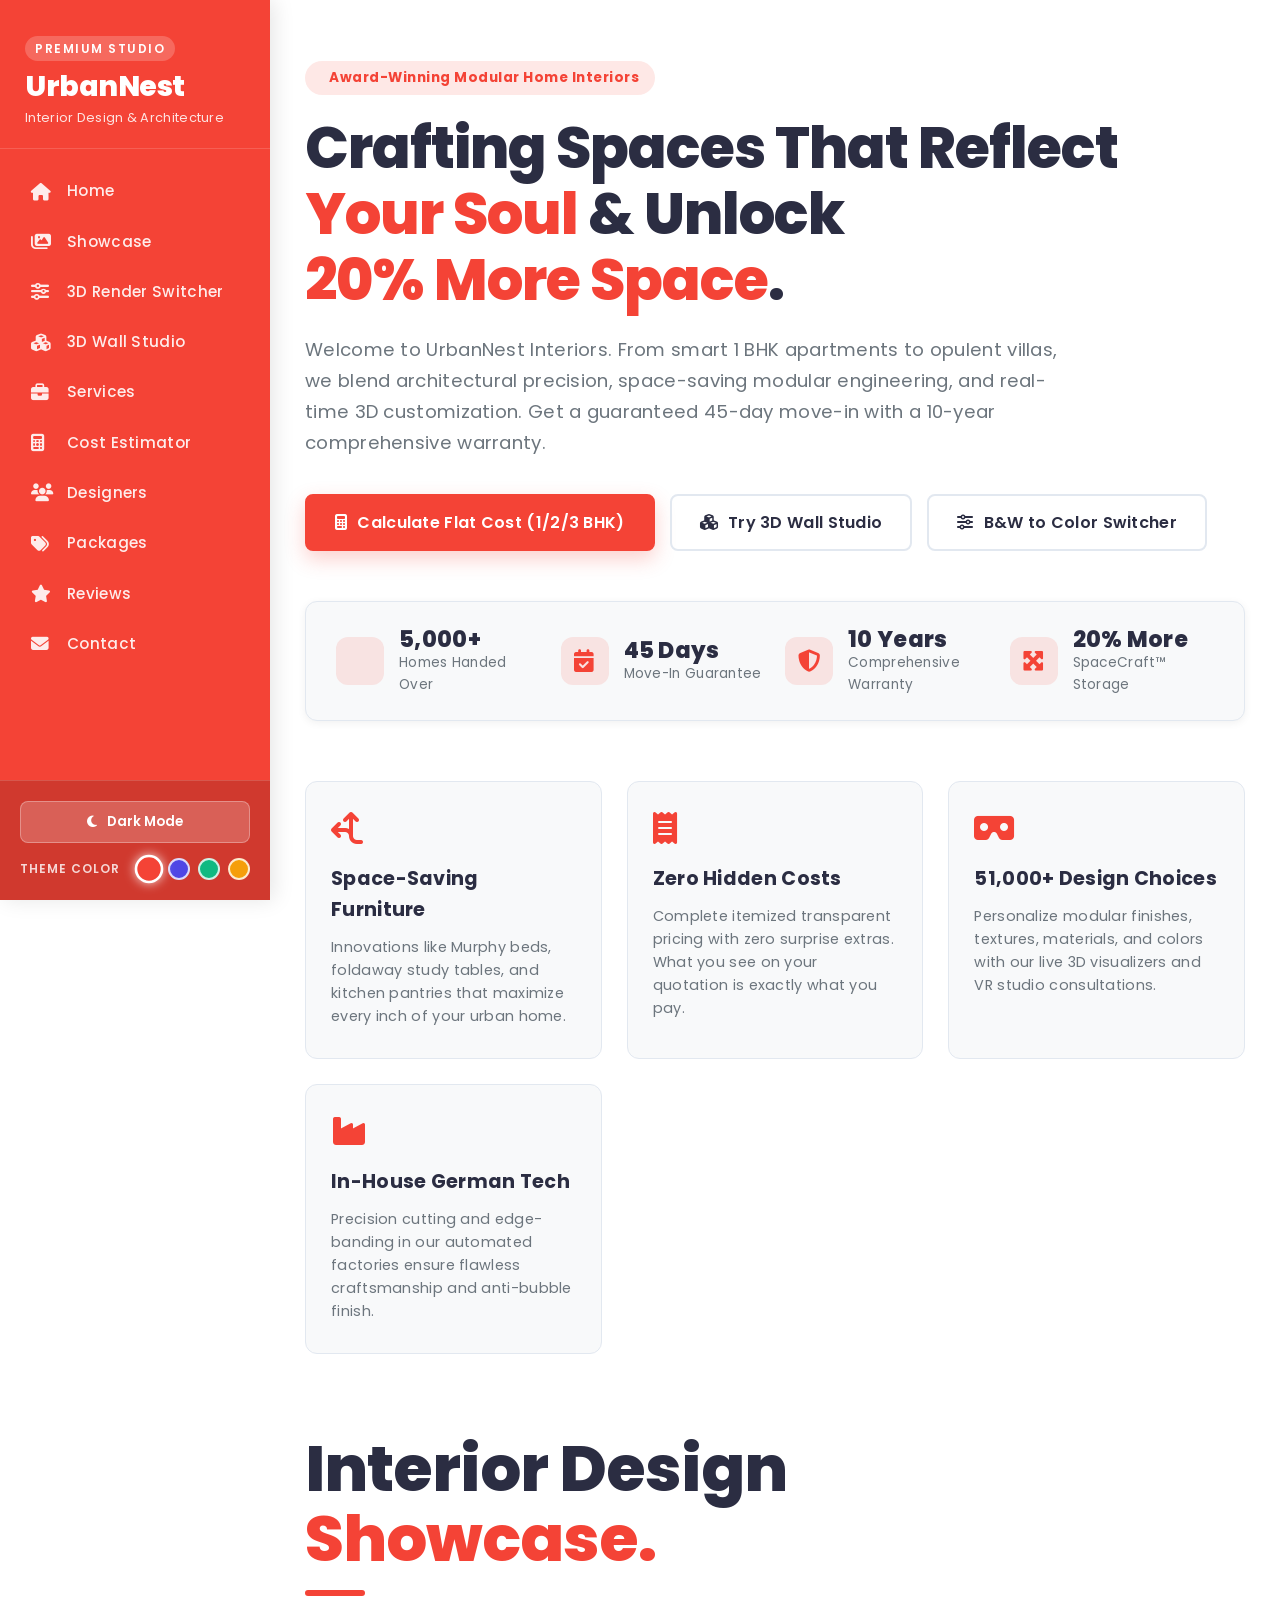
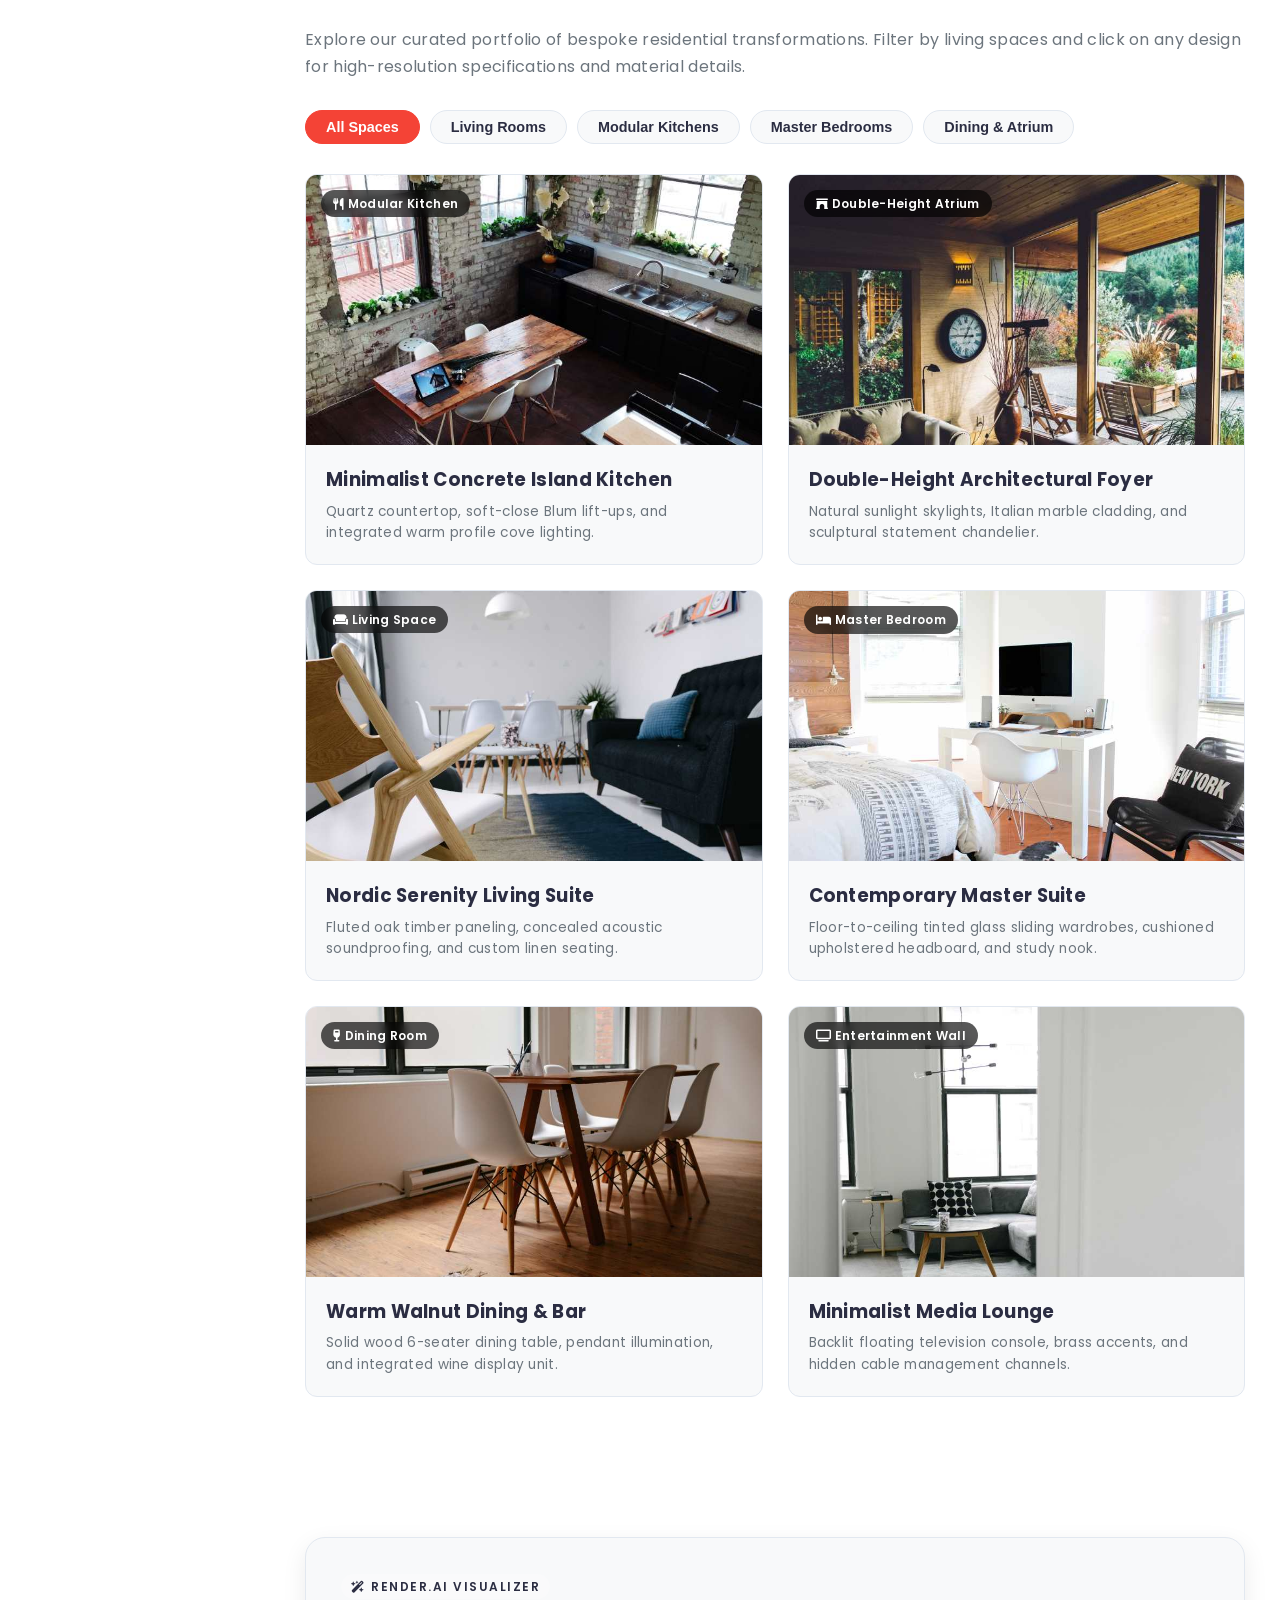
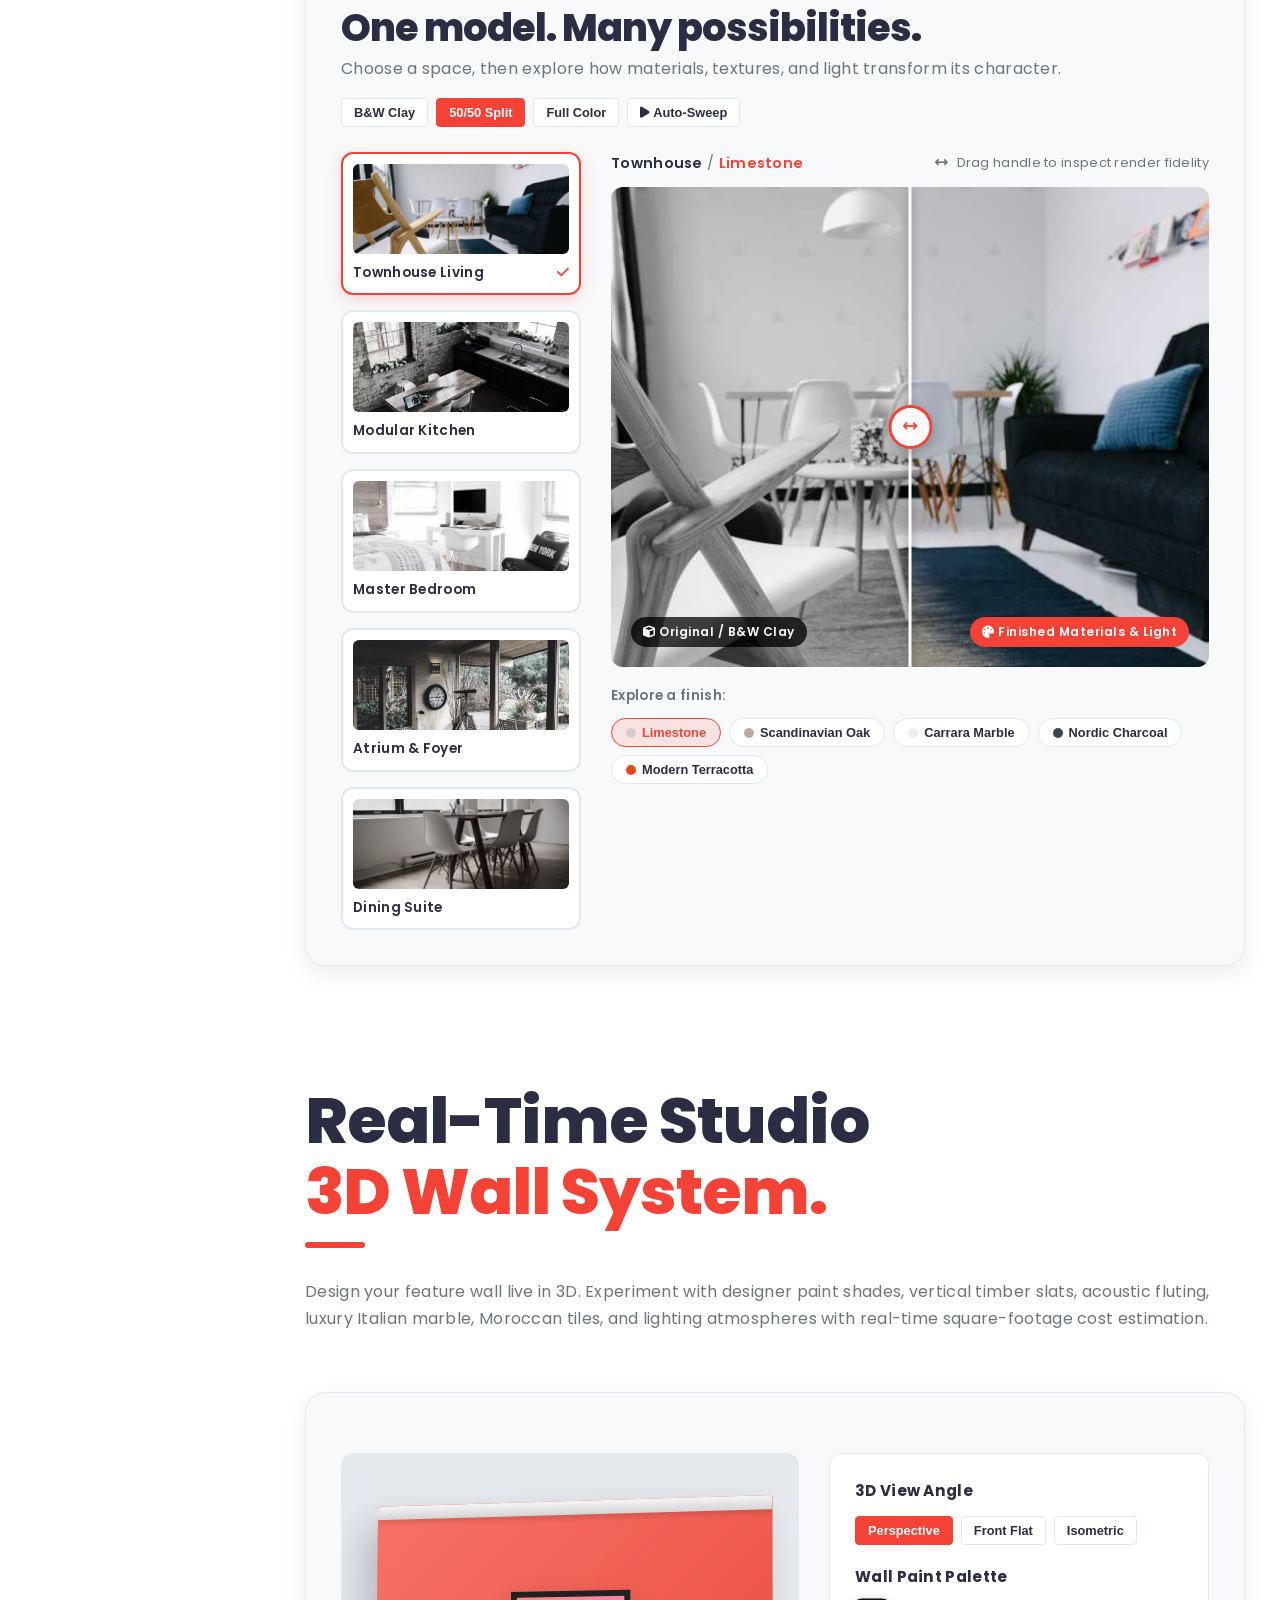
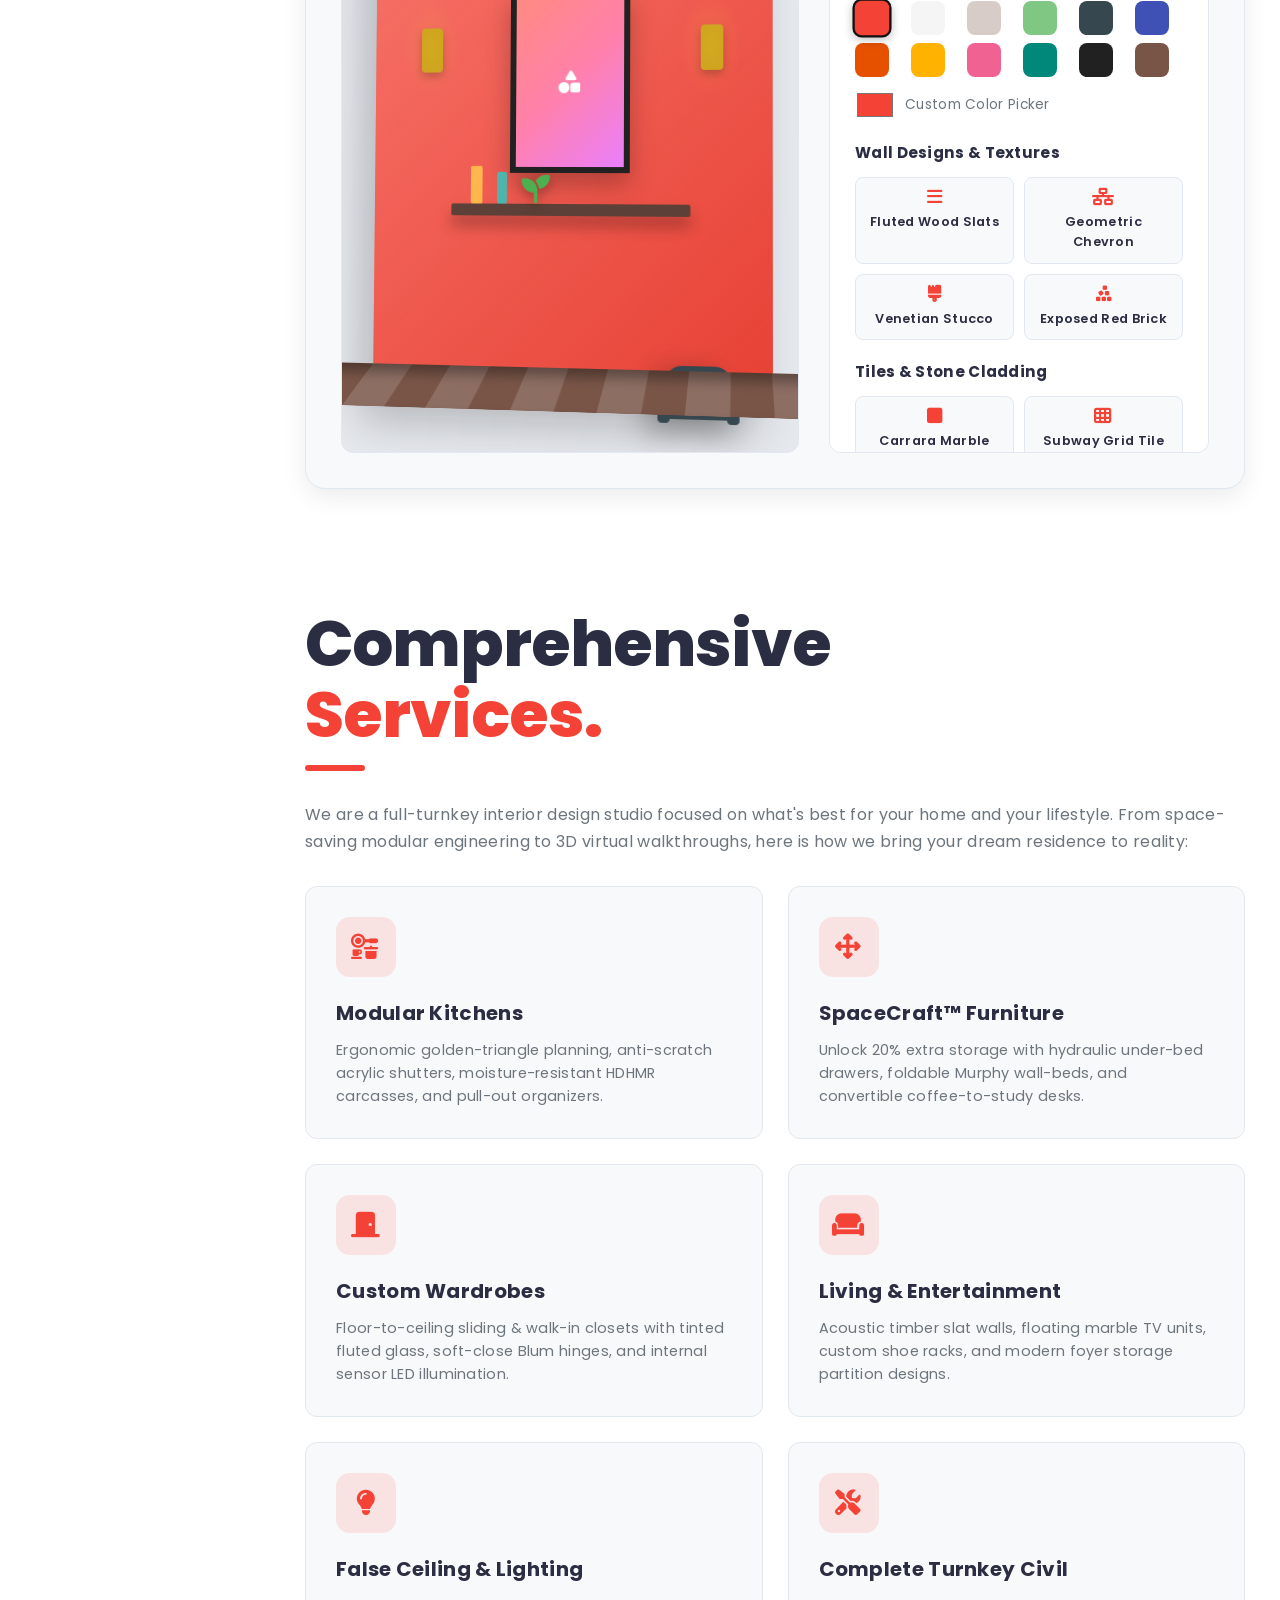
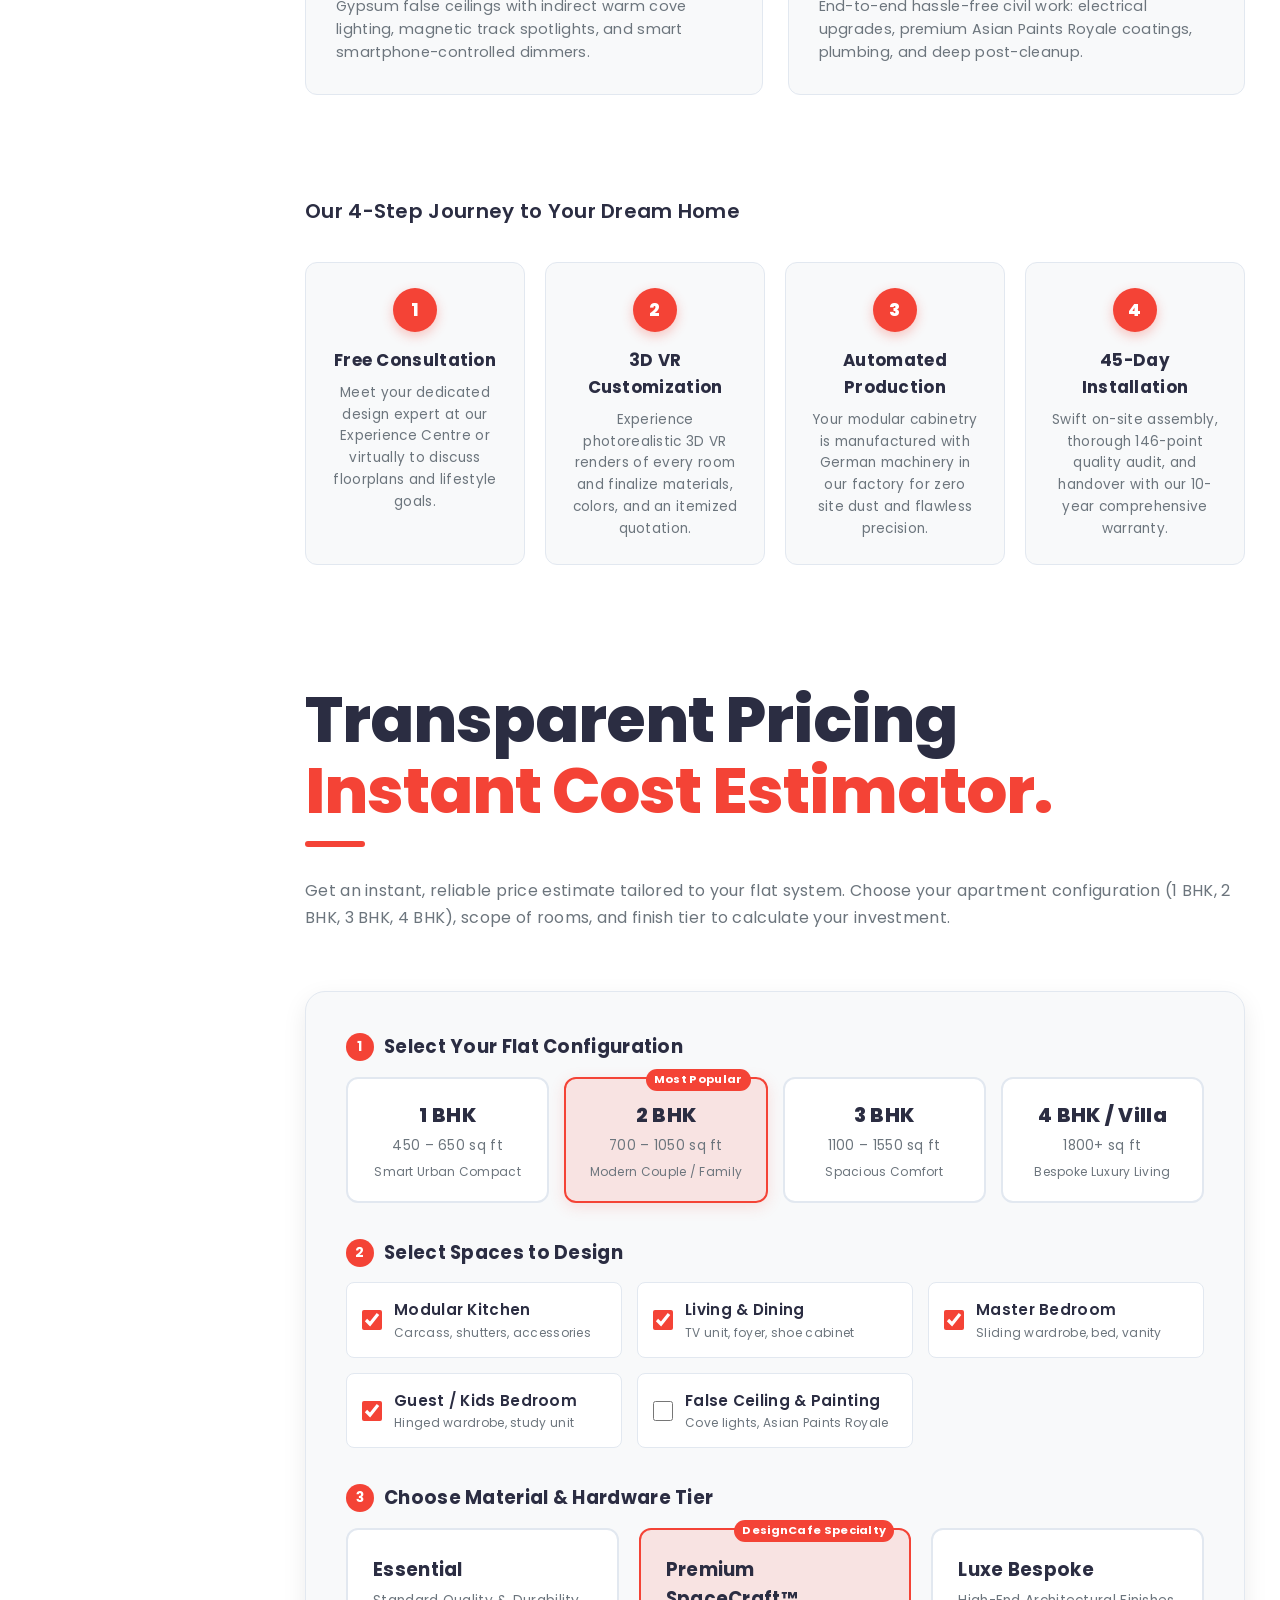
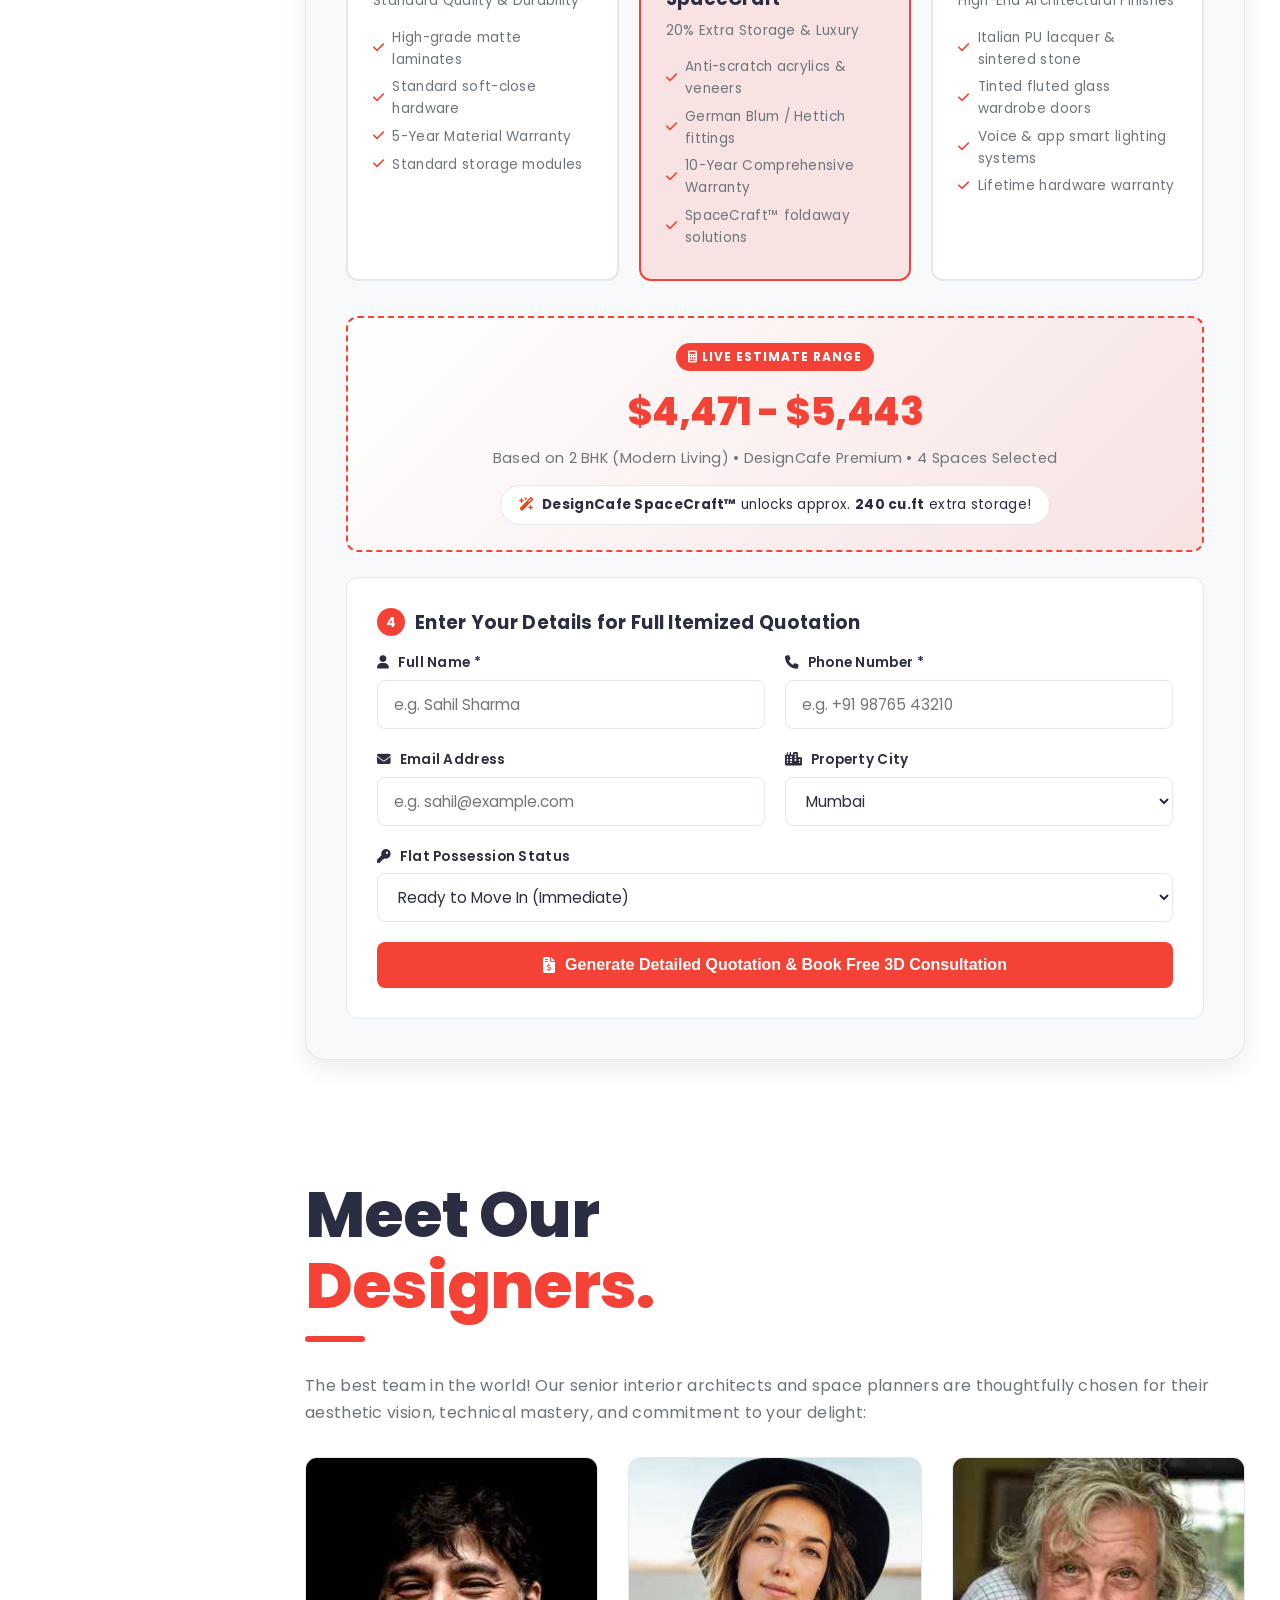
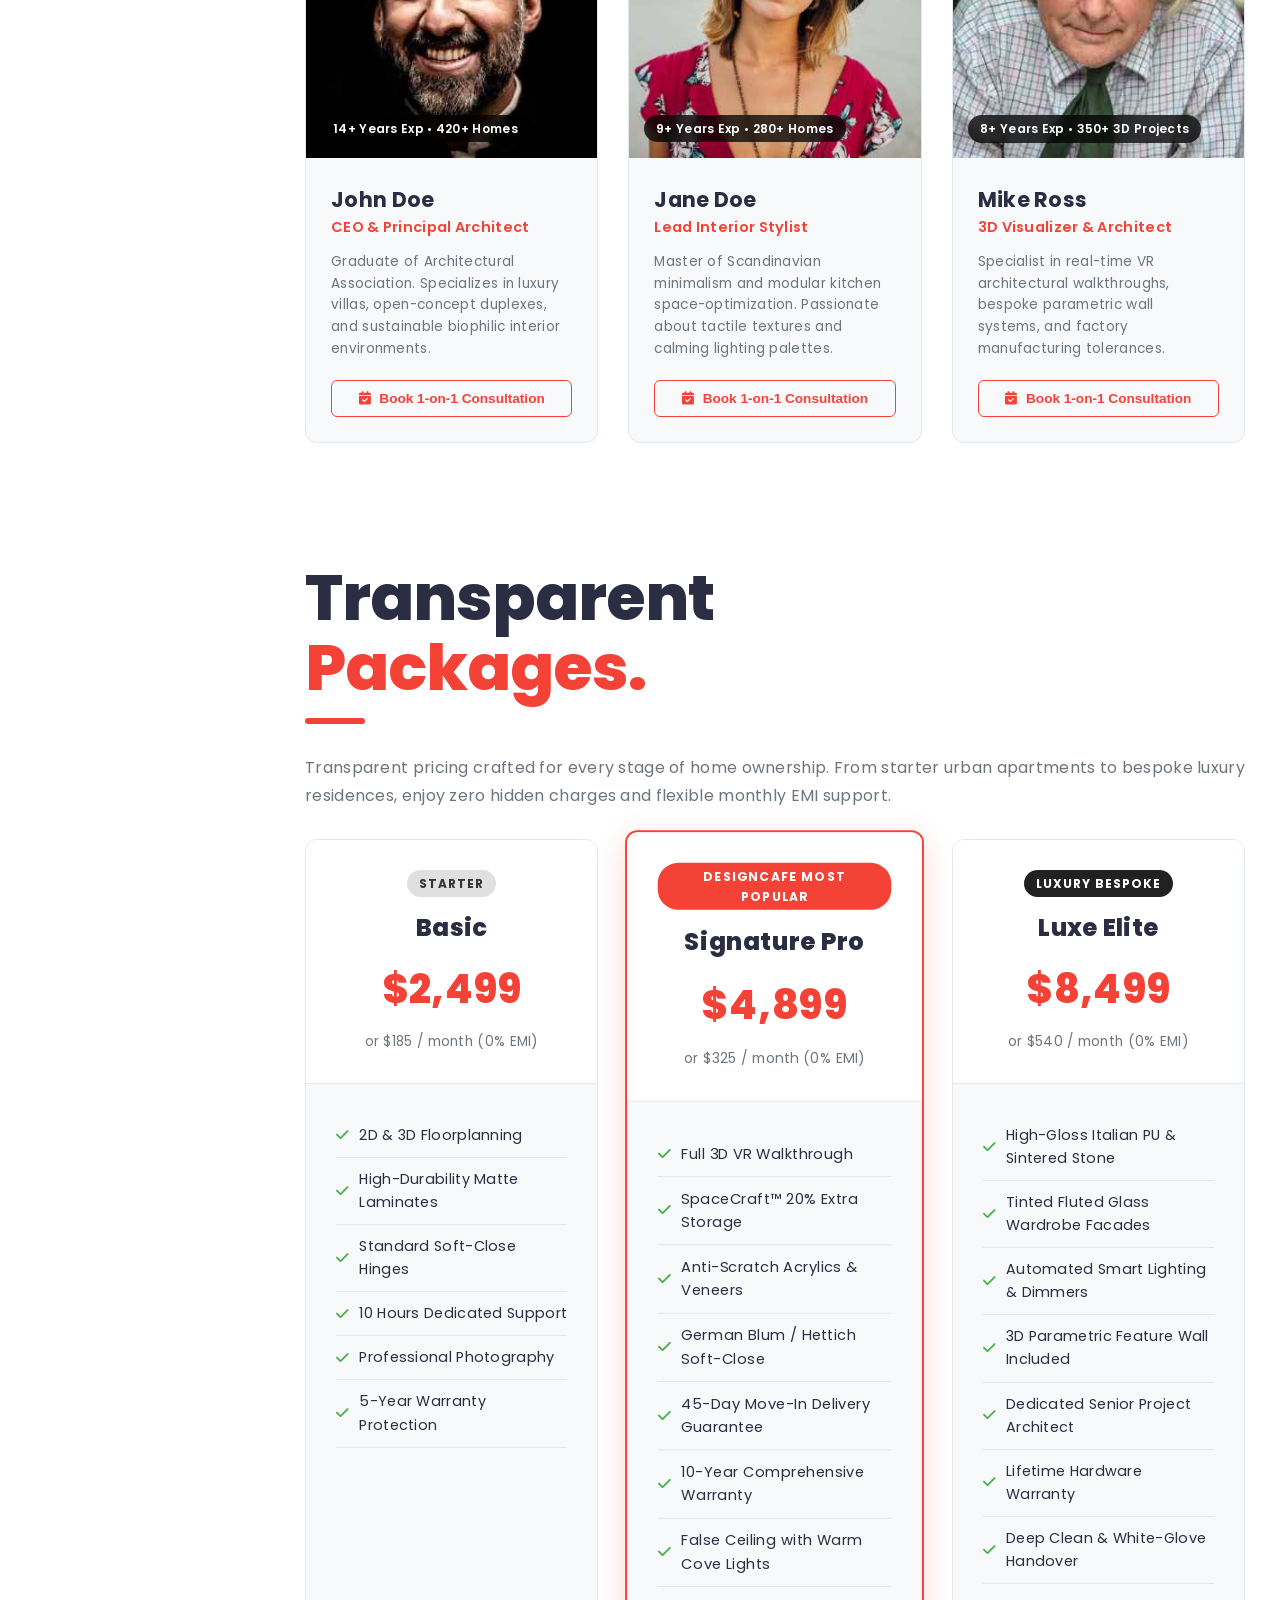
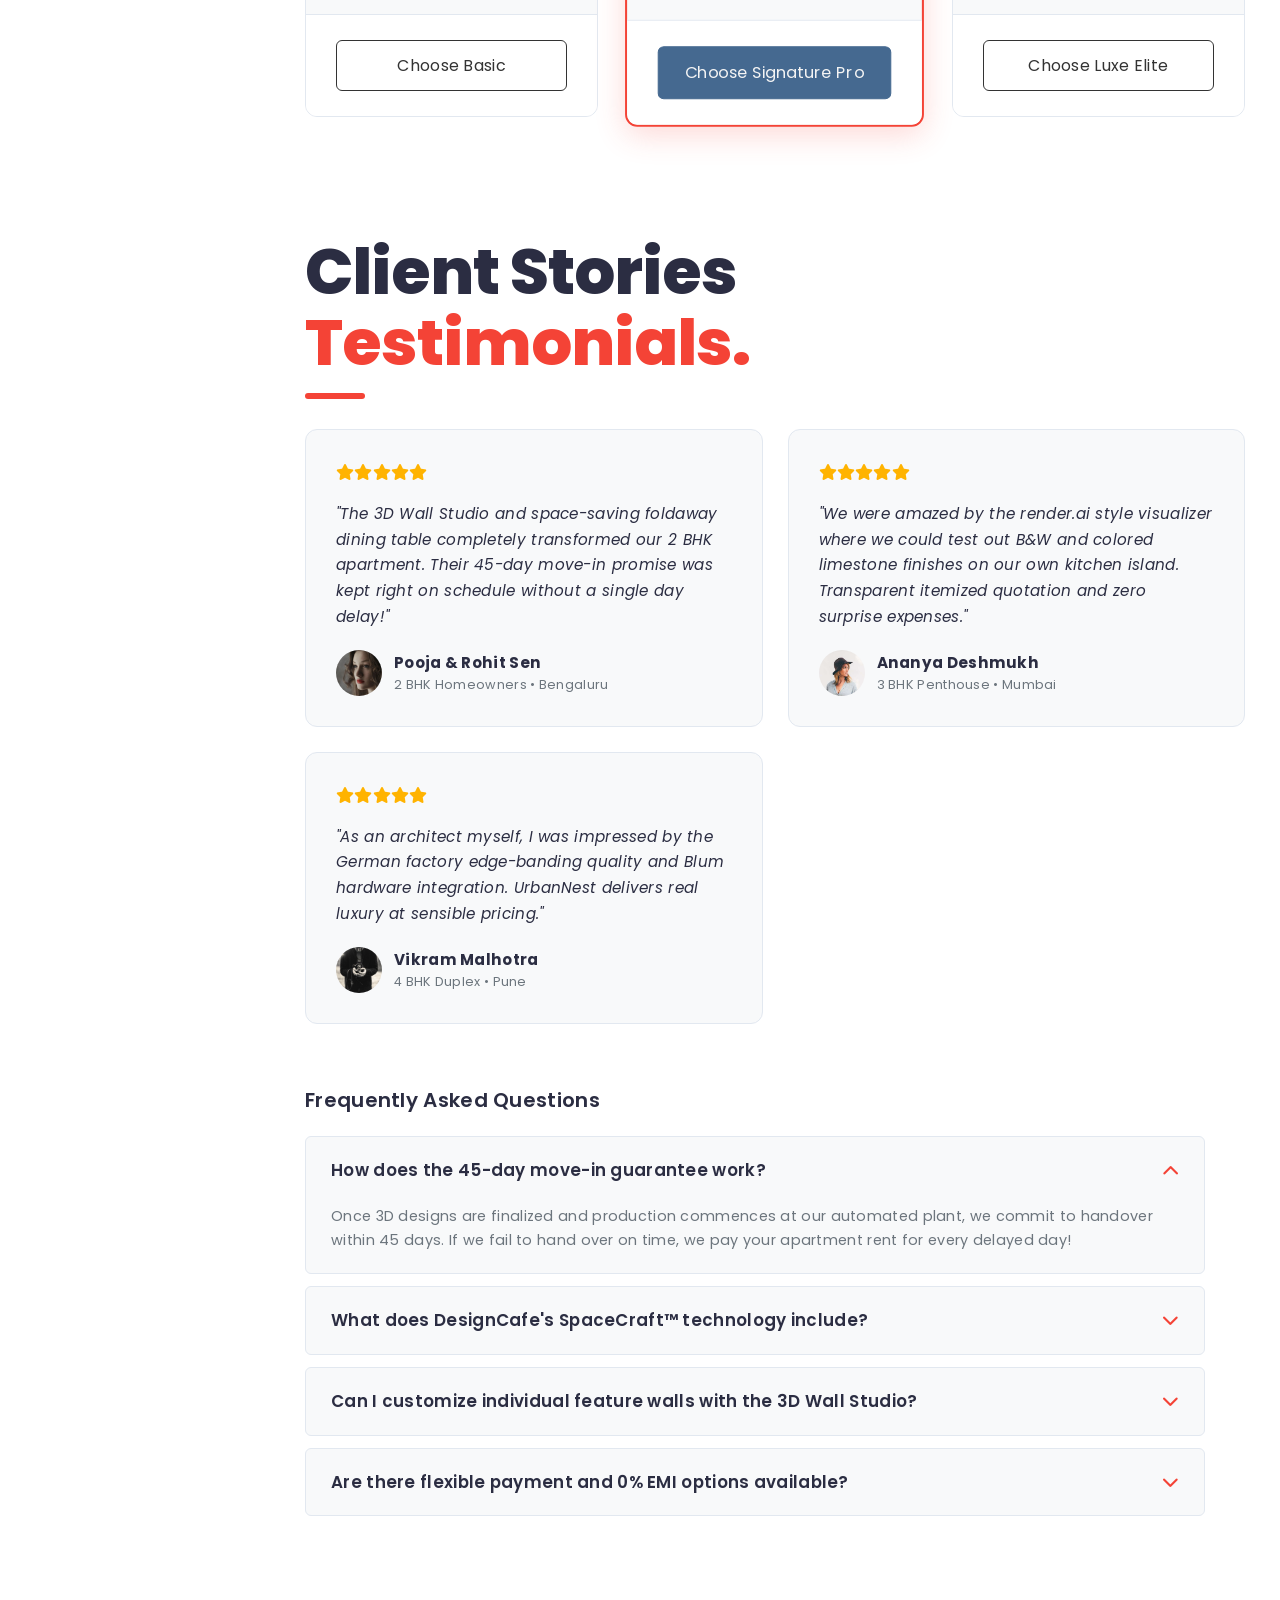
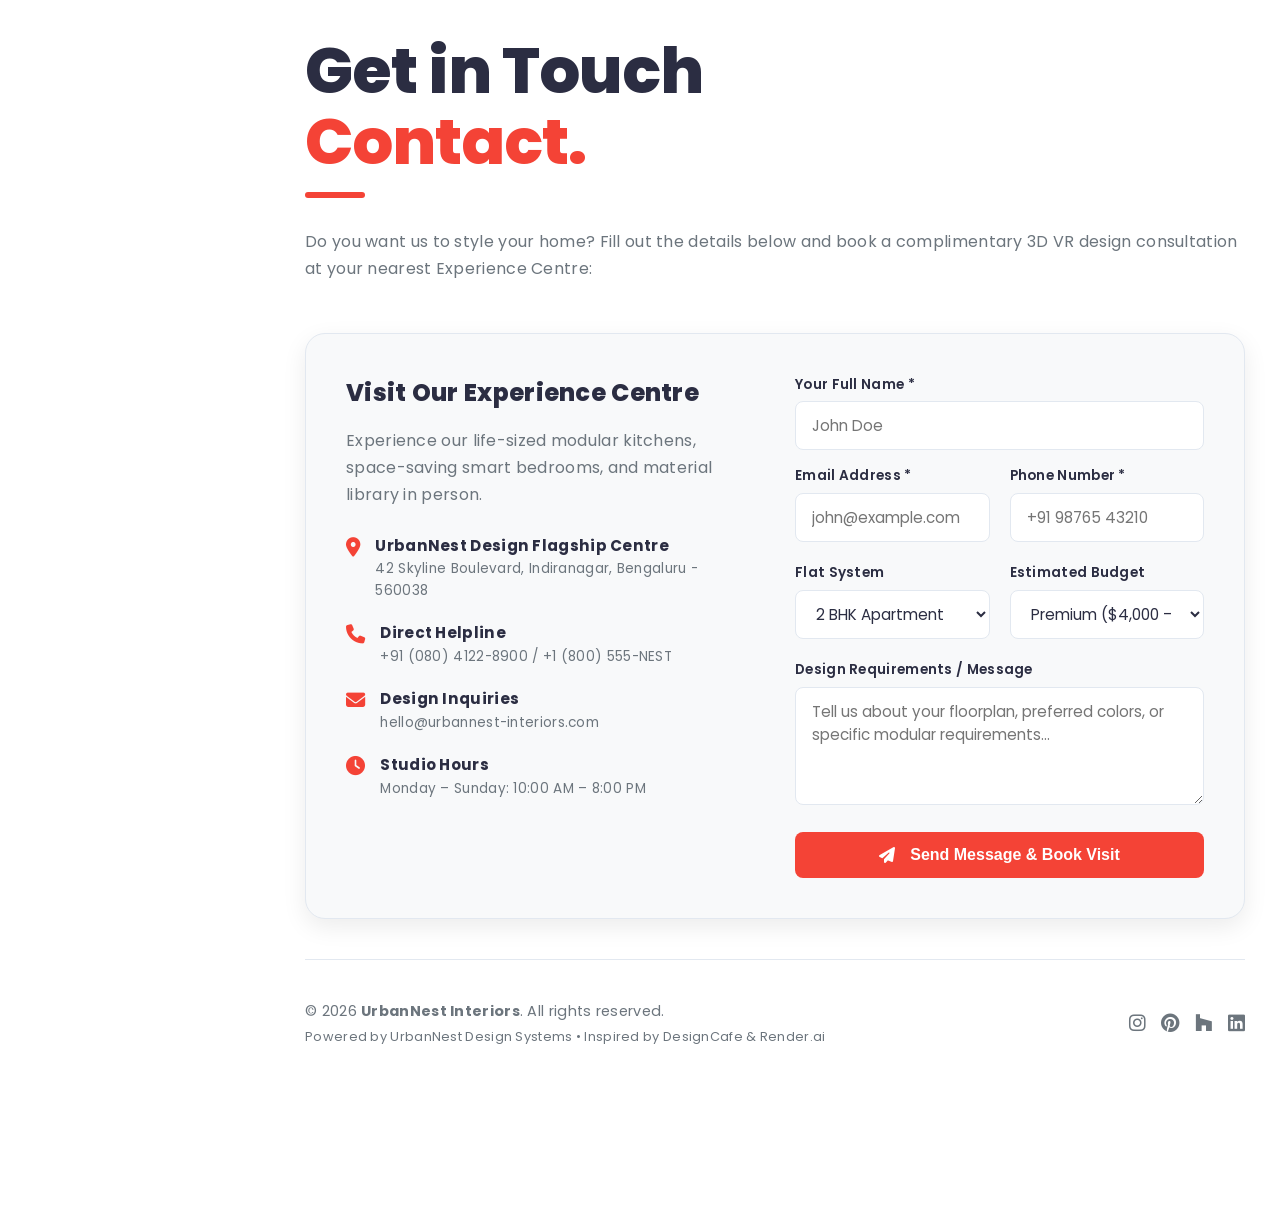
==== interior.html @ 292f7cc2 "added frint end" ====
<!DOCTYPE html>
<html lang="en">
<head>
    <meta charset="UTF-8">
    <meta name="viewport" content="width=device-width, initial-scale=1.0">
    <title>UrbanNest Interiors | Premium Home Interiors & 3D Wall Studio</title>
    
    <!-- Google Fonts -->
    <link rel="preconnect" href="https://fonts.googleapis.com">
    <link rel="preconnect" href="https://fonts.gstatic.com" crossorigin>
    <link href="https://fonts.googleapis.com/css2?family=Poppins:ital,wght@0,300;0,400;0,500;0,600;0,700;0,800;0,900;1,400;1,600&display=swap" rel="stylesheet">
    
    <!-- Font Awesome Icons -->
    <link rel="stylesheet" href="https://cdnjs.cloudflare.com/ajax/libs/font-awesome/6.5.1/css/all.min.css">
    
    <!-- Stylesheets -->
    <link href="./css/main.css" rel="stylesheet">
    <link href="./css/interior.css" rel="stylesheet">
</head>
<body>

    <!-- Mobile Top Navigation Bar -->
    <header class="mobile-nav-bar">
        <span class="section-title text-18" style="color: white; margin: 0;">UrbanNest</span>
        <button class="mobile-menu-btn" id="mobile-menu-toggle" aria-label="Toggle navigation menu">
            <i class="fa-solid fa-bars"></i>
        </button>
    </header>
    <div class="sidebar-overlay" id="sidebar-overlay"></div>

    <div class="row">
        <!-- ==========================================================================
             SIDEBAR NAVIGATION
             ========================================================================== -->
        <div class="col-2">
            <nav class="sidebar" id="main-sidebar">
                <div>
                    <div class="sidebar-header">
                        <span class="brand-badge">Premium Studio</span>
                        <p class="section-title">UrbanNest</p>
                        <p style="font-size: 0.8rem; opacity: 0.85; margin-top: 4px;">Interior Design & Architecture</p>
                    </div>

                    <ul class="sidebar-nav-list">
                        <li><a class="sidebar-link active" href="#home"><i class="fa-solid fa-house"></i> Home</a></li>
                        <li><a class="sidebar-link" href="#showcase"><i class="fa-solid fa-images"></i> Showcase</a></li>
                        <li><a class="sidebar-link" href="#render-switch"><i class="fa-solid fa-sliders"></i> 3D Render Switcher</a></li>
                        <li><a class="sidebar-link" href="#wall-studio"><i class="fa-solid fa-cubes"></i> 3D Wall Studio</a></li>
                        <li><a class="sidebar-link" href="#services"><i class="fa-solid fa-briefcase"></i> Services</a></li>
                        <li><a class="sidebar-link" href="#cost-estimator"><i class="fa-solid fa-calculator"></i> Cost Estimator</a></li>
                        <li><a class="sidebar-link" href="#designers"><i class="fa-solid fa-users"></i> Designers</a></li>
                        <li><a class="sidebar-link" href="#packages"><i class="fa-solid fa-tags"></i> Packages</a></li>
                        <li><a class="sidebar-link" href="#reviews"><i class="fa-solid fa-star"></i> Reviews</a></li>
                        <li><a class="sidebar-link" href="#contact"><i class="fa-solid fa-envelope"></i> Contact</a></li>
                    </ul>
                </div>

                <!-- Theme Customizer Panel in Sidebar -->
                <div class="sidebar-tools-panel">
                    <button class="theme-toggle-btn" id="theme-toggle-btn" type="button">
                        <i class="fa-solid fa-moon" id="theme-icon"></i>
                        <span id="theme-text">Dark Mode</span>
                    </button>
                    
                    <div class="accent-palette-picker">
                        <span class="accent-label">Theme Color</span>
                        <div class="accent-swatches">
                            <span class="accent-swatch active" style="background-color: #f44336;" data-color="#f44336" title="Scarlet Red (Default)"></span>
                            <span class="accent-swatch" style="background-color: #4f46e5;" data-color="#4f46e5" title="Royal Indigo"></span>
                            <span class="accent-swatch" style="background-color: #10b981;" data-color="#10b981" title="Emerald Luxe"></span>
                            <span class="accent-swatch" style="background-color: #f59e0b;" data-color="#f59e0b" title="Warm Amber"></span>
                        </div>
                    </div>
                </div>
            </nav>
        </div>

        <!-- ==========================================================================
             MAIN CONTENT COLUMN
             ========================================================================== -->
        <div class="col-10">

            <!-- 1. HOME / HERO SECTION -->
            <section id="home" class="hero-container">
                <div class="hero-pill-tag">
                    <i class="fa-solid fa-sparkles"></i>
                    <span>Award-Winning Modular Home Interiors</span>
                </div>
                <h1 class="hero-headline">
                    Crafting Spaces That Reflect <span class="highlight">Your Soul</span> &amp; Unlock <span class="highlight">20% More Space</span>.
                </h1>
                <p class="hero-subtitle">
                    Welcome to UrbanNest Interiors. From smart 1 BHK apartments to opulent villas, we blend architectural precision, space-saving modular engineering, and real-time 3D customization. Get a guaranteed 45-day move-in with a 10-year comprehensive warranty.
                </p>

                <div class="hero-cta-group">
                    <a href="#cost-estimator" class="btn-hero btn-hero-primary">
                        <i class="fa-solid fa-calculator"></i> Calculate Flat Cost (1/2/3 BHK)
                    </a>
                    <a href="#wall-studio" class="btn-hero btn-hero-outline">
                        <i class="fa-solid fa-cubes"></i> Try 3D Wall Studio
                    </a>
                    <a href="#render-switch" class="btn-hero btn-hero-outline">
                        <i class="fa-solid fa-sliders"></i> B&amp;W to Color Switcher
                    </a>
                </div>

                <!-- DesignCafe Style Trust Metrics Bar -->
                <div class="trust-metrics-grid">
                    <div class="metric-item">
                        <div class="metric-icon"><i class="fa-solid fa-house-chimney-check"></i></div>
                        <div>
                            <div class="metric-number">5,000+</div>
                            <div class="metric-label">Homes Handed Over</div>
                        </div>
                    </div>
                    <div class="metric-item">
                        <div class="metric-icon"><i class="fa-solid fa-calendar-check"></i></div>
                        <div>
                            <div class="metric-number">45 Days</div>
                            <div class="metric-label">Move-In Guarantee</div>
                        </div>
                    </div>
                    <div class="metric-item">
                        <div class="metric-icon"><i class="fa-solid fa-shield-halved"></i></div>
                        <div>
                            <div class="metric-number">10 Years</div>
                            <div class="metric-label">Comprehensive Warranty</div>
                        </div>
                    </div>
                    <div class="metric-item">
                        <div class="metric-icon"><i class="fa-solid fa-maximize"></i></div>
                        <div>
                            <div class="metric-number">20% More</div>
                            <div class="metric-label">SpaceCraft™ Storage</div>
                        </div>
                    </div>
                </div>

                <!-- DesignCafe Advantage 4-Column Feature Row -->
                <div class="dc-features-grid">
                    <div class="dc-card">
                        <i class="fa-solid fa-arrows-split-up-and-left dc-card-icon"></i>
                        <h3 class="dc-card-title">Space-Saving Furniture</h3>
                        <p class="dc-card-desc">Innovations like Murphy beds, foldaway study tables, and kitchen pantries that maximize every inch of your urban home.</p>
                    </div>
                    <div class="dc-card">
                        <i class="fa-solid fa-receipt dc-card-icon"></i>
                        <h3 class="dc-card-title">Zero Hidden Costs</h3>
                        <p class="dc-card-desc">Complete itemized transparent pricing with zero surprise extras. What you see on your quotation is exactly what you pay.</p>
                    </div>
                    <div class="dc-card">
                        <i class="fa-solid fa-vr-cardboard dc-card-icon"></i>
                        <h3 class="dc-card-title">51,000+ Design Choices</h3>
                        <p class="dc-card-desc">Personalize modular finishes, textures, materials, and colors with our live 3D visualizers and VR studio consultations.</p>
                    </div>
                    <div class="dc-card">
                        <i class="fa-solid fa-industry dc-card-icon"></i>
                        <h3 class="dc-card-title">In-House German Tech</h3>
                        <p class="dc-card-desc">Precision cutting and edge-banding in our automated factories ensure flawless craftsmanship and anti-bubble finish.</p>
                    </div>
                </div>
            </section>

            <!-- 2. SHOWCASE GALLERY SECTION -->
            <section id="showcase">
                <p class="section-big text-dark">Interior Design</p>
                <p class="section-big text-primary">Showcase.</p>
                <div class="pill-primary"></div>

                <p class="p pb-30">
                    Explore our curated portfolio of bespoke residential transformations. Filter by living spaces and click on any design for high-resolution specifications and material details.
                </p>

                <!-- Filter Controls -->
                <div class="gallery-filters-bar">
                    <button class="gallery-filter-btn active" data-filter="all">All Spaces</button>
                    <button class="gallery-filter-btn" data-filter="living">Living Rooms</button>
                    <button class="gallery-filter-btn" data-filter="kitchen">Modular Kitchens</button>
                    <button class="gallery-filter-btn" data-filter="bedroom">Master Bedrooms</button>
                    <button class="gallery-filter-btn" data-filter="dining">Dining &amp; Atrium</button>
                </div>

                <!-- Showcase Grid -->
                <div class="gallery-grid">
                    <div class="gallery-item" data-category="kitchen">
                        <div class="gallery-img-wrap">
                            <span class="gallery-tag-pill"><i class="fa-solid fa-utensils"></i> Modular Kitchen</span>
                            <img src="./images/kitchenconcrete (1).jpg" alt="Modular Concrete Island Kitchen">
                        </div>
                        <div class="gallery-info-block">
                            <h4 class="gallery-overlay-title">Minimalist Concrete Island Kitchen</h4>
                            <p class="gallery-overlay-desc">Quartz countertop, soft-close Blum lift-ups, and integrated warm profile cove lighting.</p>
                        </div>
                    </div>

                    <div class="gallery-item" data-category="dining">
                        <div class="gallery-img-wrap">
                            <span class="gallery-tag-pill"><i class="fa-solid fa-archway"></i> Double-Height Atrium</span>
                            <img src="./images/atrium.jpg" alt="Luxury Atrium Foyer">
                        </div>
                        <div class="gallery-info-block">
                            <h4 class="gallery-overlay-title">Double-Height Architectural Foyer</h4>
                            <p class="gallery-overlay-desc">Natural sunlight skylights, Italian marble cladding, and sculptural statement chandelier.</p>
                        </div>
                    </div>

                    <div class="gallery-item" data-category="living">
                        <div class="gallery-img-wrap">
                            <span class="gallery-tag-pill"><i class="fa-solid fa-couch"></i> Living Space</span>
                            <img src="./images/livingroom (1).jpg" alt="Nordic Living Room">
                        </div>
                        <div class="gallery-info-block">
                            <h4 class="gallery-overlay-title">Nordic Serenity Living Suite</h4>
                            <p class="gallery-overlay-desc">Fluted oak timber paneling, concealed acoustic soundproofing, and custom linen seating.</p>
                        </div>
                    </div>

                    <div class="gallery-item" data-category="bedroom">
                        <div class="gallery-img-wrap">
                            <span class="gallery-tag-pill"><i class="fa-solid fa-bed"></i> Master Bedroom</span>
                            <img src="./images/bedroom.jpg" alt="Contemporary Master Bedroom">
                        </div>
                        <div class="gallery-info-block">
                            <h4 class="gallery-overlay-title">Contemporary Master Suite</h4>
                            <p class="gallery-overlay-desc">Floor-to-ceiling tinted glass sliding wardrobes, cushioned upholstered headboard, and study nook.</p>
                        </div>
                    </div>

                    <div class="gallery-item" data-category="dining">
                        <div class="gallery-img-wrap">
                            <span class="gallery-tag-pill"><i class="fa-solid fa-wine-glass"></i> Dining Room</span>
                            <img src="./images/diningroom.jpg" alt="Walnut Dining Suite">
                        </div>
                        <div class="gallery-info-block">
                            <h4 class="gallery-overlay-title">Warm Walnut Dining &amp; Bar</h4>
                            <p class="gallery-overlay-desc">Solid wood 6-seater dining table, pendant illumination, and integrated wine display unit.</p>
                        </div>
                    </div>

                    <div class="gallery-item" data-category="living">
                        <div class="gallery-img-wrap">
                            <span class="gallery-tag-pill"><i class="fa-solid fa-tv"></i> Entertainment Wall</span>
                            <img src="./images/livingroom2.jpg" alt="Modern TV Lounge">
                        </div>
                        <div class="gallery-info-block">
                            <h4 class="gallery-overlay-title">Minimalist Media Lounge</h4>
                            <p class="gallery-overlay-desc">Backlit floating television console, brass accents, and hidden cable management channels.</p>
                        </div>
                    </div>
                </div>
            </section>

            <!-- 3. RENDER.AI COMPARISON SLIDER FEATURE (Black & White to Color Switch) -->
            <section id="render-switch">
                <div class="render-ai-wrapper">
                    <div class="render-ai-header">
                        <div>
                            <span class="brand-badge"><i class="fa-solid fa-wand-magic-sparkles"></i> Render.ai Visualizer</span>
                            <h2 class="section-big text-dark" style="font-size: 2.4rem;">One model. Many possibilities.</h2>
                            <p class="p" style="margin-top: 6px;">Choose a space, then explore how materials, textures, and light transform its character.</p>
                        </div>
                        <div class="render-view-presets">
                            <button class="render-preset-btn" data-render-view="bw">B&amp;W Clay</button>
                            <button class="render-preset-btn active" data-render-view="split">50/50 Split</button>
                            <button class="render-preset-btn" data-render-view="color">Full Color</button>
                            <button class="render-preset-btn" id="render-sweep-btn"><i class="fa-solid fa-play"></i> Auto-Sweep</button>
                        </div>
                    </div>

                    <div class="render-main-layout">
                        <!-- Left Room Selection Cards -->
                        <div class="render-room-selector">
                            <div class="render-room-item active" data-space="townhouse">
                                <img src="./images/livingroom (1).jpg" alt="Townhouse Living" class="render-room-thumb">
                                <div class="render-room-title">Townhouse Living</div>
                            </div>
                            <div class="render-room-item" data-space="kitchen">
                                <img src="./images/kitchenconcrete (1).jpg" alt="Island Kitchen" class="render-room-thumb">
                                <div class="render-room-title">Modular Kitchen</div>
                            </div>
                            <div class="render-room-item" data-space="bedroom">
                                <img src="./images/bedroom.jpg" alt="Master Bedroom" class="render-room-thumb">
                                <div class="render-room-title">Master Bedroom</div>
                            </div>
                            <div class="render-room-item" data-space="atrium">
                                <img src="./images/atrium.jpg" alt="Atrium" class="render-room-thumb">
                                <div class="render-room-title">Atrium &amp; Foyer</div>
                            </div>
                            <div class="render-room-item" data-space="dining">
                                <img src="./images/diningroom.jpg" alt="Contemporary Dining" class="render-room-thumb">
                                <div class="render-room-title">Dining Suite</div>
                            </div>
                        </div>

                        <!-- Center Viewport with Interactive Split Handle -->
                        <div class="render-viewport-container">
                            <div class="render-stage-topbar">
                                <div>
                                    <span class="render-breadcrumb" id="render-space-breadcrumb">Townhouse</span>
                                    <span> / </span>
                                    <span id="render-finish-breadcrumb" class="text-primary" style="font-weight: 600;">Limestone</span>
                                </div>
                                <div style="font-size: 0.8rem; color: var(--text-muted);">
                                    <i class="fa-solid fa-arrows-left-right mr-5"></i> Drag handle to inspect render fidelity
                                </div>
                            </div>

                            <div class="render-slider-box" id="render-slider-container">
                                <!-- Base Grayscale Layer -->
                                <div class="render-image-layer render-bw-layer">
                                    <img src="./images/livingroom (1).jpg" alt="Black and White Architectural Clay Render" id="render-bw-img">
                                    <span class="render-badge-bw"><i class="fa-solid fa-cube"></i> Original / B&amp;W Clay</span>
                                </div>

                                <!-- Overlay Full Color Layer (Clipped Dynamically) -->
                                <div class="render-image-layer render-color-layer" id="render-color-layer">
                                    <img src="./images/livingroom (1).jpg" alt="Photorealistic Color Material Render" id="render-color-img">
                                    <span class="render-badge-color"><i class="fa-solid fa-palette"></i> Finished Materials &amp; Light</span>
                                </div>

                                <!-- Draggable Splitter Handle -->
                                <div class="render-slider-handle" id="render-slider-handle">
                                    <div class="render-handle-knob">
                                        <i class="fa-solid fa-arrows-left-right"></i>
                                    </div>
                                </div>
                            </div>

                            <!-- Bottom Finish Selector Bar -->
                            <div class="render-finishes-bar">
                                <span class="finish-label">Explore a finish:</span>
                                <div class="finish-chips-list">
                                    <button class="finish-chip active" data-finish="limestone">
                                        <span class="finish-chip-dot" style="background-color: #d7ccc8;"></span> Limestone
                                    </button>
                                    <button class="finish-chip" data-finish="oak">
                                        <span class="finish-chip-dot" style="background-color: #bcaaa4;"></span> Scandinavian Oak
                                    </button>
                                    <button class="finish-chip" data-finish="marble">
                                        <span class="finish-chip-dot" style="background-color: #eceff1;"></span> Carrara Marble
                                    </button>
                                    <button class="finish-chip" data-finish="charcoal">
                                        <span class="finish-chip-dot" style="background-color: #37474f;"></span> Nordic Charcoal
                                    </button>
                                    <button class="finish-chip" data-finish="terracotta">
                                        <span class="finish-chip-dot" style="background-color: #e64a19;"></span> Modern Terracotta
                                    </button>
                                </div>
                            </div>
                        </div>
                    </div>
                </div>
            </section>

            <!-- 4. INTERACTIVE 3D WALL STUDIO SECTION -->
            <section id="wall-studio">
                <p class="section-big text-dark">Real-Time Studio</p>
                <p class="section-big text-primary">3D Wall System.</p>
                <div class="pill-primary"></div>
                <p class="p pb-30">
                    Design your feature wall live in 3D. Experiment with designer paint shades, vertical timber slats, acoustic fluting, luxury Italian marble, Moroccan tiles, and lighting atmospheres with real-time square-footage cost estimation.
                </p>

                <div class="wall-studio-wrapper">
                    <div class="wall-studio-layout">
                        <!-- 3D Viewport Visualizer -->
                        <div class="wall-visualizer-stage" id="wall-visualizer-box">
                            <div class="wall-3d-perspective-container angle-perspective" id="wall-3d-perspective-container">
                                <!-- The Interactive Wall -->
                                <div class="wall-surface" id="wall-stage-surface">
                                    <!-- Architectural Mouldings -->
                                    <div class="wall-crown-moulding" id="wall-element-baseboard"></div>
                                    <div class="wall-baseboard"></div>

                                    <!-- Accents: Art, Shelves, Sconces -->
                                    <div class="wall-accent-art" id="wall-element-art">
                                        <div class="art-canvas"><i class="fa-solid fa-shapes"></i></div>
                                    </div>

                                    <div class="wall-accent-shelf" id="wall-element-shelves">
                                        <div class="shelf-decor">
                                            <div class="decor-book"></div>
                                            <div class="decor-book-2"></div>
                                            <i class="fa-solid fa-seedling decor-plant"></i>
                                        </div>
                                    </div>

                                    <div class="wall-accent-sconce sconce-left" id="wall-element-sconces">
                                        <div class="sconce-light-beam"></div>
                                    </div>
                                    <div class="wall-accent-sconce sconce-right">
                                        <div class="sconce-light-beam"></div>
                                    </div>

                                    <!-- Lighting Atmosphere Filter Layer -->
                                    <div class="wall-lighting-overlay"></div>
                                </div>

                                <!-- Hardwood Floor Perspective -->
                                <div class="wall-floor"></div>

                                <!-- Foreground Spatial Decor Furniture -->
                                <i class="fa-solid fa-couch wall-furniture-chair"></i>
                            </div>
                        </div>

                        <!-- Wall Controls Sidebar -->
                        <div class="wall-controls-card">
                            <!-- 3D Perspective Angle Toggle -->
                            <div class="wall-ctrl-group">
                                <h4><span>3D View Angle</span></h4>
                                <div style="display: flex; gap: 8px;">
                                    <button class="render-preset-btn active" data-wall-angle="perspective">Perspective</button>
                                    <button class="render-preset-btn" data-wall-angle="front">Front Flat</button>
                                    <button class="render-preset-btn" data-wall-angle="isometric">Isometric</button>
                                </div>
                            </div>

                            <!-- Colors & Paints -->
                            <div class="wall-ctrl-group">
                                <h4><span>Wall Paint Palette</span></h4>
                                <div class="wall-color-grid">
                                    <span class="wall-color-swatch active" style="background-color: #f44336;" data-color="#f44336" title="Scarlet Red"></span>
                                    <span class="wall-color-swatch" style="background-color: #f5f5f5;" data-color="#f5f5f5" title="Alabaster White"></span>
                                    <span class="wall-color-swatch" style="background-color: #d7ccc8;" data-color="#d7ccc8" title="Cashmere Sand"></span>
                                    <span class="wall-color-swatch" style="background-color: #81c784;" data-color="#81c784" title="Sage Olive"></span>
                                    <span class="wall-color-swatch" style="background-color: #37474f;" data-color="#37474f" title="Slate Charcoal"></span>
                                    <span class="wall-color-swatch" style="background-color: #3f51b5;" data-color="#3f51b5" title="Deep Indigo"></span>
                                    <span class="wall-color-swatch" style="background-color: #e65100;" data-color="#e65100" title="Terracotta Earth"></span>
                                    <span class="wall-color-swatch" style="background-color: #ffb300;" data-color="#ffb300" title="Warm Ochre"></span>
                                    <span class="wall-color-swatch" style="background-color: #f06292;" data-color="#f06292" title="Blush Coral"></span>
                                    <span class="wall-color-swatch" style="background-color: #00897b;" data-color="#00897b" title="Emerald Pine"></span>
                                    <span class="wall-color-swatch" style="background-color: #212121;" data-color="#212121" title="Midnight Onyx"></span>
                                    <span class="wall-color-swatch" style="background-color: #795548;" data-color="#795548" title="Warm Walnut"></span>
                                </div>
                                <div class="wall-custom-color-row">
                                    <input type="color" id="wall-custom-color" value="#f44336" class="wall-color-input">
                                    <span>Custom Color Picker</span>
                                </div>
                            </div>

                            <!-- Wallpapers & Designs -->
                            <div class="wall-ctrl-group">
                                <h4><span>Wall Designs &amp; Textures</span></h4>
                                <div class="wall-options-grid">
                                    <div class="wall-option-pill wall-design-option" data-pattern="slats">
                                        <i class="fa-solid fa-bars"></i>
                                        <span>Fluted Wood Slats</span>
                                    </div>
                                    <div class="wall-option-pill wall-design-option" data-pattern="chevron">
                                        <i class="fa-solid fa-network-wired"></i>
                                        <span>Geometric Chevron</span>
                                    </div>
                                    <div class="wall-option-pill wall-design-option" data-pattern="stucco">
                                        <i class="fa-solid fa-brush"></i>
                                        <span>Venetian Stucco</span>
                                    </div>
                                    <div class="wall-option-pill wall-design-option" data-pattern="brick">
                                        <i class="fa-solid fa-cubes-stacked"></i>
                                        <span>Exposed Red Brick</span>
                                    </div>
                                </div>
                            </div>

                            <!-- Tiles & Stone Cladding -->
                            <div class="wall-ctrl-group">
                                <h4><span>Tiles &amp; Stone Cladding</span></h4>
                                <div class="wall-options-grid">
                                    <div class="wall-option-pill wall-tile-option" data-tile="carrara">
                                        <i class="fa-solid fa-square"></i>
                                        <span>Carrara Marble</span>
                                    </div>
                                    <div class="wall-option-pill wall-tile-option" data-tile="subway">
                                        <i class="fa-solid fa-table-cells"></i>
                                        <span>Subway Grid Tile</span>
                                    </div>
                                    <div class="wall-option-pill wall-tile-option" data-tile="hexagon">
                                        <i class="fa-solid fa-braille"></i>
                                        <span>Moroccan Mosaic</span>
                                    </div>
                                    <div class="wall-option-pill wall-tile-option" data-tile="slate">
                                        <i class="fa-solid fa-gem"></i>
                                        <span>Dark Slate Stone</span>
                                    </div>
                                </div>
                            </div>

                            <!-- Lighting Atmosphere Modes -->
                            <div class="wall-ctrl-group">
                                <h4><span>Lighting Atmosphere</span></h4>
                                <div class="wall-lighting-grid">
                                    <button class="wall-light-btn wall-lighting-option active" data-lighting="daylight"><i class="fa-solid fa-sun"></i><br>Daylight</button>
                                    <button class="wall-light-btn wall-lighting-option" data-lighting="warm"><i class="fa-solid fa-fire"></i><br>Warm Cove</button>
                                    <button class="wall-light-btn wall-lighting-option" data-lighting="spotlight"><i class="fa-solid fa-lightbulb"></i><br>Spotlight</button>
                                    <button class="wall-light-btn wall-lighting-option" data-lighting="night"><i class="fa-solid fa-moon"></i><br>Night Mood</button>
                                </div>
                            </div>

                            <!-- Architectural Accents -->
                            <div class="wall-ctrl-group">
                                <h4><span>Wall Elements &amp; Decor</span></h4>
                                <div class="wall-accents-list">
                                    <label class="wall-accent-check-item">
                                        <span>Floating Timber Shelves</span>
                                        <input type="checkbox" class="wall-accent-toggle" data-accent="shelves" checked>
                                    </label>
                                    <label class="wall-accent-check-item">
                                        <span>Framed Modern Artwork</span>
                                        <input type="checkbox" class="wall-accent-toggle" data-accent="art" checked>
                                    </label>
                                    <label class="wall-accent-check-item">
                                        <span>Brass Sconce Lamps</span>
                                        <input type="checkbox" class="wall-accent-toggle" data-accent="sconces" checked>
                                    </label>
                                    <label class="wall-accent-check-item">
                                        <span>Baseboard &amp; Crown Moulding</span>
                                        <input type="checkbox" class="wall-accent-toggle" data-accent="baseboard" checked>
                                    </label>
                                </div>
                            </div>

                            <!-- Live Dimensions & Cost Calculation -->
                            <div class="wall-ctrl-group">
                                <h4><span>Wall Dimensions &amp; Cost</span></h4>
                                <div class="wall-slider-row">
                                    <div class="wall-slider-header">
                                        <span>Wall Width</span>
                                        <strong id="wall-width-val">12 ft</strong>
                                    </div>
                                    <input type="range" min="8" max="24" value="12" class="wall-range-slider" id="wall-width-slider">
                                </div>

                                <div class="wall-slider-row">
                                    <div class="wall-slider-header">
                                        <span>Wall Height</span>
                                        <strong id="wall-height-val">10 ft</strong>
                                    </div>
                                    <input type="range" min="8" max="14" value="10" class="wall-range-slider" id="wall-height-slider">
                                </div>

                                <div class="wall-calc-result-box">
                                    <div class="wall-calc-sub">Area: <span id="wall-area-val">120 sq.ft</span> (Materials + Installation)</div>
                                    <div class="wall-calc-price" id="wall-cost-val">$795</div>
                                </div>

                                <div style="display: flex; gap: 10px; margin-top: 15px;">
                                    <button class="btn btn-primary" id="wall-save-design-btn" style="flex: 1;"><i class="fa-solid fa-bookmark mr-5"></i> Save Design</button>
                                    <button class="btn btn-hero-outline" id="wall-apply-to-quote-btn" style="flex: 1;"><i class="fa-solid fa-file-invoice mr-5"></i> Add to Quote</button>
                                </div>
                            </div>
                        </div>
                    </div>
                </div>
            </section>

            <!-- 5. SERVICES SECTION -->
            <section id="services">
                <p class="section-big text-dark">Comprehensive</p>
                <p class="section-big text-primary">Services.</p>
                <div class="pill-primary"></div>
                <div class="p">
                    <p>We are a full-turnkey interior design studio focused on what's best for your home and your lifestyle. From space-saving modular engineering to 3D virtual walkthroughs, here is how we bring your dream residence to reality:</p>
                </div>

                <div class="services-cards-grid">
                    <div class="service-card">
                        <div class="service-icon-wrap"><i class="fa-solid fa-kitchen-set"></i></div>
                        <h3 class="service-title">Modular Kitchens</h3>
                        <p class="service-desc">Ergonomic golden-triangle planning, anti-scratch acrylic shutters, moisture-resistant HDHMR carcasses, and pull-out organizers.</p>
                    </div>

                    <div class="service-card">
                        <div class="service-icon-wrap"><i class="fa-solid fa-arrows-up-down-left-right"></i></div>
                        <h3 class="service-title">SpaceCraft™ Furniture</h3>
                        <p class="service-desc">Unlock 20% extra storage with hydraulic under-bed drawers, foldable Murphy wall-beds, and convertible coffee-to-study desks.</p>
                    </div>

                    <div class="service-card">
                        <div class="service-icon-wrap"><i class="fa-solid fa-door-closed"></i></div>
                        <h3 class="service-title">Custom Wardrobes</h3>
                        <p class="service-desc">Floor-to-ceiling sliding &amp; walk-in closets with tinted fluted glass, soft-close Blum hinges, and internal sensor LED illumination.</p>
                    </div>

                    <div class="service-card">
                        <div class="service-icon-wrap"><i class="fa-solid fa-couch"></i></div>
                        <h3 class="service-title">Living &amp; Entertainment</h3>
                        <p class="service-desc">Acoustic timber slat walls, floating marble TV units, custom shoe racks, and modern foyer storage partition designs.</p>
                    </div>

                    <div class="service-card">
                        <div class="service-icon-wrap"><i class="fa-solid fa-lightbulb"></i></div>
                        <h3 class="service-title">False Ceiling &amp; Lighting</h3>
                        <p class="service-desc">Gypsum false ceilings with indirect warm cove lighting, magnetic track spotlights, and smart smartphone-controlled dimmers.</p>
                    </div>

                    <div class="service-card">
                        <div class="service-icon-wrap"><i class="fa-solid fa-screwdriver-wrench"></i></div>
                        <h3 class="service-title">Complete Turnkey Civil</h3>
                        <p class="service-desc">End-to-end hassle-free civil work: electrical upgrades, premium Asian Paints Royale coatings, plumbing, and deep post-cleanup.</p>
                    </div>
                </div>

                <!-- 4-Step Process Timeline -->
                <div class="pt-40">
                    <h3 class="section-subtitle mb-20">Our 4-Step Journey to Your Dream Home</h3>
                    <div class="process-timeline">
                        <div class="process-step-item">
                            <div class="process-step-badge">1</div>
                            <h4 class="process-step-name">Free Consultation</h4>
                            <p class="process-step-detail">Meet your dedicated design expert at our Experience Centre or virtually to discuss floorplans and lifestyle goals.</p>
                        </div>
                        <div class="process-step-item">
                            <div class="process-step-badge">2</div>
                            <h4 class="process-step-name">3D VR Customization</h4>
                            <p class="process-step-detail">Experience photorealistic 3D VR renders of every room and finalize materials, colors, and an itemized quotation.</p>
                        </div>
                        <div class="process-step-item">
                            <div class="process-step-badge">3</div>
                            <h4 class="process-step-name">Automated Production</h4>
                            <p class="process-step-detail">Your modular cabinetry is manufactured with German machinery in our factory for zero site dust and flawless precision.</p>
                        </div>
                        <div class="process-step-item">
                            <div class="process-step-badge">4</div>
                            <h4 class="process-step-name">45-Day Installation</h4>
                            <p class="process-step-detail">Swift on-site assembly, thorough 146-point quality audit, and handover with our 10-year comprehensive warranty.</p>
                        </div>
                    </div>
                </div>
            </section>

            <!-- 6. DESIGNCAFE STYLE INSTANT COST ESTIMATOR (1 BHK / 2 BHK / 3 BHK / 4 BHK) -->
            <section id="cost-estimator">
                <p class="section-big text-dark">Transparent Pricing</p>
                <p class="section-big text-primary">Instant Cost Estimator.</p>
                <div class="pill-primary"></div>
                <p class="p pb-30">
                    Get an instant, reliable price estimate tailored to your flat system. Choose your apartment configuration (1 BHK, 2 BHK, 3 BHK, 4 BHK), scope of rooms, and finish tier to calculate your investment.
                </p>

                <div class="cost-estimator-wrapper">
                    <!-- Step 1: Flat Type -->
                    <div class="estimator-step-block">
                        <h3 class="estimator-step-title">
                            <span class="estimator-step-num">1</span> Select Your Flat Configuration
                        </h3>
                        <div class="flat-selection-grid">
                            <div class="flat-pill" data-flat="1bhk">
                                <div class="flat-pill-title">1 BHK</div>
                                <div class="flat-pill-sqft">450 – 650 sq ft</div>
                                <p style="font-size: 0.75rem; color: var(--text-muted); margin-top: 5px;">Smart Urban Compact</p>
                            </div>

                            <div class="flat-pill active" data-flat="2bhk">
                                <span class="flat-pill-popular-badge">Most Popular</span>
                                <div class="flat-pill-title">2 BHK</div>
                                <div class="flat-pill-sqft">700 – 1050 sq ft</div>
                                <p style="font-size: 0.75rem; color: var(--text-muted); margin-top: 5px;">Modern Couple / Family</p>
                            </div>

                            <div class="flat-pill" data-flat="3bhk">
                                <div class="flat-pill-title">3 BHK</div>
                                <div class="flat-pill-sqft">1100 – 1550 sq ft</div>
                                <p style="font-size: 0.75rem; color: var(--text-muted); margin-top: 5px;">Spacious Comfort</p>
                            </div>

                            <div class="flat-pill" data-flat="4bhk">
                                <div class="flat-pill-title">4 BHK / Villa</div>
                                <div class="flat-pill-sqft">1800+ sq ft</div>
                                <p style="font-size: 0.75rem; color: var(--text-muted); margin-top: 5px;">Bespoke Luxury Living</p>
                            </div>
                        </div>
                    </div>

                    <!-- Step 2: Scope of Work -->
                    <div class="estimator-step-block">
                        <h3 class="estimator-step-title">
                            <span class="estimator-step-num">2</span> Select Spaces to Design
                        </h3>
                        <div class="room-scope-grid">
                            <label class="room-check-card">
                                <input type="checkbox" class="room-scope-check" value="Modular Kitchen" checked>
                                <div>
                                    <div class="room-check-title">Modular Kitchen</div>
                                    <div class="room-check-sub">Carcass, shutters, accessories</div>
                                </div>
                            </label>

                            <label class="room-check-card">
                                <input type="checkbox" class="room-scope-check" value="Living & Dining" checked>
                                <div>
                                    <div class="room-check-title">Living &amp; Dining</div>
                                    <div class="room-check-sub">TV unit, foyer, shoe cabinet</div>
                                </div>
                            </label>

                            <label class="room-check-card">
                                <input type="checkbox" class="room-scope-check" value="Master Bedroom" checked>
                                <div>
                                    <div class="room-check-title">Master Bedroom</div>
                                    <div class="room-check-sub">Sliding wardrobe, bed, vanity</div>
                                </div>
                            </label>

                            <label class="room-check-card">
                                <input type="checkbox" class="room-scope-check" value="Guest / Kids Bedroom" checked>
                                <div>
                                    <div class="room-check-title">Guest / Kids Bedroom</div>
                                    <div class="room-check-sub">Hinged wardrobe, study unit</div>
                                </div>
                            </label>

                            <label class="room-check-card">
                                <input type="checkbox" class="room-scope-check" value="False Ceiling & Painting">
                                <div>
                                    <div class="room-check-title">False Ceiling &amp; Painting</div>
                                    <div class="room-check-sub">Cove lights, Asian Paints Royale</div>
                                </div>
                            </label>
                        </div>
                    </div>

                    <!-- Step 3: Finish & Material Tier -->
                    <div class="estimator-step-block">
                        <h3 class="estimator-step-title">
                            <span class="estimator-step-num">3</span> Choose Material &amp; Hardware Tier
                        </h3>
                        <div class="tiers-grid">
                            <div class="tier-card" data-tier="essential">
                                <div class="tier-name">Essential</div>
                                <div style="font-size: 0.85rem; color: var(--text-muted);">Standard Quality &amp; Durability</div>
                                <ul class="tier-features-list">
                                    <li><i class="fa-solid fa-check"></i> High-grade matte laminates</li>
                                    <li><i class="fa-solid fa-check"></i> Standard soft-close hardware</li>
                                    <li><i class="fa-solid fa-check"></i> 5-Year Material Warranty</li>
                                    <li><i class="fa-solid fa-check"></i> Standard storage modules</li>
                                </ul>
                            </div>

                            <div class="tier-card active" data-tier="premium">
                                <span class="flat-pill-popular-badge">DesignCafe Specialty</span>
                                <div class="tier-name">Premium SpaceCraft™</div>
                                <div style="font-size: 0.85rem; color: var(--text-muted);">20% Extra Storage &amp; Luxury</div>
                                <ul class="tier-features-list">
                                    <li><i class="fa-solid fa-check"></i> Anti-scratch acrylics &amp; veneers</li>
                                    <li><i class="fa-solid fa-check"></i> German Blum / Hettich fittings</li>
                                    <li><i class="fa-solid fa-check"></i> 10-Year Comprehensive Warranty</li>
                                    <li><i class="fa-solid fa-check"></i> SpaceCraft™ foldaway solutions</li>
                                </ul>
                            </div>

                            <div class="tier-card" data-tier="luxe">
                                <div class="tier-name">Luxe Bespoke</div>
                                <div style="font-size: 0.85rem; color: var(--text-muted);">High-End Architectural Finishes</div>
                                <ul class="tier-features-list">
                                    <li><i class="fa-solid fa-check"></i> Italian PU lacquer &amp; sintered stone</li>
                                    <li><i class="fa-solid fa-check"></i> Tinted fluted glass wardrobe doors</li>
                                    <li><i class="fa-solid fa-check"></i> Voice &amp; app smart lighting systems</li>
                                    <li><i class="fa-solid fa-check"></i> Lifetime hardware warranty</li>
                                </ul>
                            </div>
                        </div>
                    </div>

                    <!-- Live Calculation Preview -->
                    <div id="estimator-live-preview"></div>

                    <!-- Step 4: Customer Details Intake Form -->
                    <div class="estimator-form-container">
                        <h3 class="estimator-step-title mb-20">
                            <span class="estimator-step-num">4</span> Enter Your Details for Full Itemized Quotation
                        </h3>
                        <form id="estimator-customer-form">
                            <div class="form-grid-2">
                                <div class="form-group">
                                    <label for="est-name"><i class="fa-solid fa-user mr-5"></i> Full Name *</label>
                                    <input type="text" id="est-name" class="form-control-custom" placeholder="e.g. Sahil Sharma" required>
                                </div>
                                <div class="form-group">
                                    <label for="est-phone"><i class="fa-solid fa-phone mr-5"></i> Phone Number *</label>
                                    <input type="tel" id="est-phone" class="form-control-custom" placeholder="e.g. +91 98765 43210" required>
                                </div>
                            </div>

                            <div class="form-grid-2">
                                <div class="form-group">
                                    <label for="est-email"><i class="fa-solid fa-envelope mr-5"></i> Email Address</label>
                                    <input type="email" id="est-email" class="form-control-custom" placeholder="e.g. sahil@example.com">
                                </div>
                                <div class="form-group">
                                    <label for="est-city"><i class="fa-solid fa-city mr-5"></i> Property City</label>
                                    <select id="est-city" class="form-control-custom">
                                        <option value="Mumbai">Mumbai</option>
                                        <option value="Bengaluru">Bengaluru</option>
                                        <option value="Delhi NCR">Delhi NCR</option>
                                        <option value="Pune">Pune</option>
                                        <option value="Hyderabad">Hyderabad</option>
                                        <option value="Chennai">Chennai</option>
                                        <option value="Kolkata">Kolkata</option>
                                        <option value="Other">Other City</option>
                                    </select>
                                </div>
                            </div>

                            <div class="form-group mb-20">
                                <label for="est-possession"><i class="fa-solid fa-key mr-5"></i> Flat Possession Status</label>
                                <select id="est-possession" class="form-control-custom">
                                    <option value="Ready to Move In">Ready to Move In (Immediate)</option>
                                    <option value="Within 1 to 3 Months">Within 1 to 3 Months</option>
                                    <option value="Within 3 to 6 Months">Within 3 to 6 Months</option>
                                    <option value="6+ Months / Planning Phase">6+ Months / Planning Phase</option>
                                </select>
                            </div>

                            <button type="submit" class="sendbtn" id="calculate-cost-btn">
                                <i class="fa-solid fa-file-invoice-dollar"></i> Generate Detailed Quotation &amp; Book Free 3D Consultation
                            </button>
                        </form>
                    </div>
                </div>
            </section>

            <!-- 7. DESIGNERS SECTION -->
            <section id="designers">
                <p class="section-big text-dark">Meet Our</p>
                <p class="section-big text-primary">Designers.</p>
                <div class="pill-primary"></div>
                <div class="p">
                    <p>The best team in the world! Our senior interior architects and space planners are thoughtfully chosen for their aesthetic vision, technical mastery, and commitment to your delight:</p>
                </div>

                <div class="designers-grid">
                    <div class="designer-card">
                        <div class="designer-img-box">
                            <img src="./images/ceo.jpg" alt="John Doe - CEO & Principal Architect">
                            <span class="designer-exp-tag">14+ Years Exp • 420+ Homes</span>
                        </div>
                        <div class="designer-info-wrap">
                            <h4 class="designer-name">John Doe</h4>
                            <p class="designer-role">CEO &amp; Principal Architect</p>
                            <p class="designer-bio">Graduate of Architectural Association. Specializes in luxury villas, open-concept duplexes, and sustainable biophilic interior environments.</p>
                            <button class="btn-book-consult book-designer-btn" data-designer="John Doe">
                                <i class="fa-solid fa-calendar-check mr-5"></i> Book 1-on-1 Consultation
                            </button>
                        </div>
                    </div>

                    <div class="designer-card">
                        <div class="designer-img-box">
                            <img src="./images/designer.jpg" alt="Jane Doe - Lead Interior Designer">
                            <span class="designer-exp-tag">9+ Years Exp • 280+ Homes</span>
                        </div>
                        <div class="designer-info-wrap">
                            <h4 class="designer-name">Jane Doe</h4>
                            <p class="designer-role">Lead Interior Stylist</p>
                            <p class="designer-bio">Master of Scandinavian minimalism and modular kitchen space-optimization. Passionate about tactile textures and calming lighting palettes.</p>
                            <button class="btn-book-consult book-designer-btn" data-designer="Jane Doe">
                                <i class="fa-solid fa-calendar-check mr-5"></i> Book 1-on-1 Consultation
                            </button>
                        </div>
                    </div>

                    <div class="designer-card">
                        <div class="designer-img-box">
                            <img src="./images/architect.jpg" alt="Mike Ross - 3D Visualizer & Technical Architect">
                            <span class="designer-exp-tag">8+ Years Exp • 350+ 3D Projects</span>
                        </div>
                        <div class="designer-info-wrap">
                            <h4 class="designer-name">Mike Ross</h4>
                            <p class="designer-role">3D Visualizer &amp; Architect</p>
                            <p class="designer-bio">Specialist in real-time VR architectural walkthroughs, bespoke parametric wall systems, and factory manufacturing tolerances.</p>
                            <button class="btn-book-consult book-designer-btn" data-designer="Mike Ross">
                                <i class="fa-solid fa-calendar-check mr-5"></i> Book 1-on-1 Consultation
                            </button>
                        </div>
                    </div>
                </div>
            </section>

            <!-- 8. PACKAGES SECTION -->
            <section id="packages">
                <p class="section-big text-dark">Transparent</p>
                <p class="section-big text-primary">Packages.</p>
                <div class="pill-primary"></div>
                <div class="p">
                    <p>Transparent pricing crafted for every stage of home ownership. From starter urban apartments to bespoke luxury residences, enjoy zero hidden charges and flexible monthly EMI support.</p>
                </div>

                <div class="packages-grid">
                    <!-- Basic / Essential Package -->
                    <div class="package-card">
                        <div class="package-header">
                            <span class="package-badge" style="background: #e0e0e0; color: #333;">Starter</span>
                            <h3 class="package-title">Basic</h3>
                            <div class="package-price">$2,499</div>
                            <div class="package-sub">or $185 / month (0% EMI)</div>
                        </div>
                        <ul class="package-features">
                            <li><i class="fa-solid fa-check"></i> 2D &amp; 3D Floorplanning</li>
                            <li><i class="fa-solid fa-check"></i> High-Durability Matte Laminates</li>
                            <li><i class="fa-solid fa-check"></i> Standard Soft-Close Hinges</li>
                            <li><i class="fa-solid fa-check"></i> 10 Hours Dedicated Support</li>
                            <li><i class="fa-solid fa-check"></i> Professional Photography</li>
                            <li><i class="fa-solid fa-check"></i> 5-Year Warranty Protection</li>
                        </ul>
                        <div class="package-footer">
                            <a href="#contact" class="btn btn-outline-dark w-100 text-center" style="display: block; padding: 12px; border-radius: 6px;">Choose Basic</a>
                        </div>
                    </div>

                    <!-- Pro / Signature Package (Highlighted) -->
                    <div class="package-card highlighted">
                        <div class="package-header">
                            <span class="package-badge" style="background: var(--primary-color); color: white;">DesignCafe Most Popular</span>
                            <h3 class="package-title">Signature Pro</h3>
                            <div class="package-price">$4,899</div>
                            <div class="package-sub">or $325 / month (0% EMI)</div>
                        </div>
                        <ul class="package-features">
                            <li><i class="fa-solid fa-check"></i> Full 3D VR Walkthrough</li>
                            <li><i class="fa-solid fa-check"></i> SpaceCraft™ 20% Extra Storage</li>
                            <li><i class="fa-solid fa-check"></i> Anti-Scratch Acrylics &amp; Veneers</li>
                            <li><i class="fa-solid fa-check"></i> German Blum / Hettich Soft-Close</li>
                            <li><i class="fa-solid fa-check"></i> 45-Day Move-In Delivery Guarantee</li>
                            <li><i class="fa-solid fa-check"></i> 10-Year Comprehensive Warranty</li>
                            <li><i class="fa-solid fa-check"></i> False Ceiling with Warm Cove Lights</li>
                        </ul>
                        <div class="package-footer">
                            <a href="#contact" class="btn btn-primary w-100 text-center" style="display: block; padding: 12px; border-radius: 6px;">Choose Signature Pro</a>
                        </div>
                    </div>

                    <!-- Luxury Bespoke Package -->
                    <div class="package-card">
                        <div class="package-header">
                            <span class="package-badge" style="background: #212121; color: white;">Luxury Bespoke</span>
                            <h3 class="package-title">Luxe Elite</h3>
                            <div class="package-price">$8,499</div>
                            <div class="package-sub">or $540 / month (0% EMI)</div>
                        </div>
                        <ul class="package-features">
                            <li><i class="fa-solid fa-check"></i> High-Gloss Italian PU &amp; Sintered Stone</li>
                            <li><i class="fa-solid fa-check"></i> Tinted Fluted Glass Wardrobe Facades</li>
                            <li><i class="fa-solid fa-check"></i> Automated Smart Lighting &amp; Dimmers</li>
                            <li><i class="fa-solid fa-check"></i> 3D Parametric Feature Wall Included</li>
                            <li><i class="fa-solid fa-check"></i> Dedicated Senior Project Architect</li>
                            <li><i class="fa-solid fa-check"></i> Lifetime Hardware Warranty</li>
                            <li><i class="fa-solid fa-check"></i> Deep Clean &amp; White-Glove Handover</li>
                        </ul>
                        <div class="package-footer">
                            <a href="#contact" class="btn btn-outline-dark w-100 text-center" style="display: block; padding: 12px; border-radius: 6px;">Choose Luxe Elite</a>
                        </div>
                    </div>
                </div>
            </section>

            <!-- 9. CUSTOMER REVIEWS & TESTIMONIALS -->
            <section id="reviews">
                <p class="section-big text-dark">Client Stories</p>
                <p class="section-big text-primary">Testimonials.</p>
                <div class="pill-primary"></div>

                <div class="testimonials-grid">
                    <div class="testimonial-card">
                        <div class="review-stars">
                            <i class="fa-solid fa-star"></i><i class="fa-solid fa-star"></i><i class="fa-solid fa-star"></i><i class="fa-solid fa-star"></i><i class="fa-solid fa-star"></i>
                        </div>
                        <p class="review-quote">"The 3D Wall Studio and space-saving foldaway dining table completely transformed our 2 BHK apartment. Their 45-day move-in promise was kept right on schedule without a single day delay!"</p>
                        <div class="reviewer-meta">
                            <img src="./images/avatar.jpg" alt="Pooja &amp; Rohit" class="reviewer-avatar">
                            <div>
                                <h4 class="reviewer-name">Pooja &amp; Rohit Sen</h4>
                                <p class="reviewer-flat">2 BHK Homeowners • Bengaluru</p>
                            </div>
                        </div>
                    </div>

                    <div class="testimonial-card">
                        <div class="review-stars">
                            <i class="fa-solid fa-star"></i><i class="fa-solid fa-star"></i><i class="fa-solid fa-star"></i><i class="fa-solid fa-star"></i><i class="fa-solid fa-star"></i>
                        </div>
                        <p class="review-quote">"We were amazed by the render.ai style visualizer where we could test out B&amp;W and colored limestone finishes on our own kitchen island. Transparent itemized quotation and zero surprise expenses."</p>
                        <div class="reviewer-meta">
                            <img src="./images/girl.jpg" alt="Ananya Deshmukh" class="reviewer-avatar">
                            <div>
                                <h4 class="reviewer-name">Ananya Deshmukh</h4>
                                <p class="reviewer-flat">3 BHK Penthouse • Mumbai</p>
                            </div>
                        </div>
                    </div>

                    <div class="testimonial-card">
                        <div class="review-stars">
                            <i class="fa-solid fa-star"></i><i class="fa-solid fa-star"></i><i class="fa-solid fa-star"></i><i class="fa-solid fa-star"></i><i class="fa-solid fa-star"></i>
                        </div>
                        <p class="review-quote">"As an architect myself, I was impressed by the German factory edge-banding quality and Blum hardware integration. UrbanNest delivers real luxury at sensible pricing."</p>
                        <div class="reviewer-meta">
                            <img src="./images/bandmem.jpg" alt="Vikram Malhotra" class="reviewer-avatar">
                            <div>
                                <h4 class="reviewer-name">Vikram Malhotra</h4>
                                <p class="reviewer-flat">4 BHK Duplex • Pune</p>
                            </div>
                        </div>
                    </div>
                </div>

                <!-- FAQ Accordion -->
                <div class="faq-container">
                    <h3 class="section-subtitle mb-20">Frequently Asked Questions</h3>
                    <div class="faq-item open">
                        <div class="faq-question">
                            <span>How does the 45-day move-in guarantee work?</span>
                            <i class="fa-solid fa-chevron-down"></i>
                        </div>
                        <div class="faq-answer">
                            <p>Once 3D designs are finalized and production commences at our automated plant, we commit to handover within 45 days. If we fail to hand over on time, we pay your apartment rent for every delayed day!</p>
                        </div>
                    </div>

                    <div class="faq-item">
                        <div class="faq-question">
                            <span>What does DesignCafe's SpaceCraft™ technology include?</span>
                            <i class="fa-solid fa-chevron-down"></i>
                        </div>
                        <div class="faq-answer">
                            <p>SpaceCraft™ is our proprietary space-saving engineering suite: hydraulic underbed storage, concealed foldaway Murphy beds, 2-in-1 coffee-cum-workstations, and corner pullout pantries that unlock up to 20% extra cubic storage.</p>
                        </div>
                    </div>

                    <div class="faq-item">
                        <div class="faq-question">
                            <span>Can I customize individual feature walls with the 3D Wall Studio?</span>
                            <i class="fa-solid fa-chevron-down"></i>
                        </div>
                        <div class="faq-answer">
                            <p>Yes! Our 3D Wall Studio allows you to mix and match paints, fluted timber acoustic slats, exposed bricks, and Carrara marble cladding. You can also calculate the exact square-footage material cost and add it to your quotation.</p>
                        </div>
                    </div>

                    <div class="faq-item">
                        <div class="faq-question">
                            <span>Are there flexible payment and 0% EMI options available?</span>
                            <i class="fa-solid fa-chevron-down"></i>
                        </div>
                        <div class="faq-answer">
                            <p>We partner with major leading financial institutions to provide 0% interest monthly installment plans spanning 12 to 36 months, with clear milestone-based payment disbursements.</p>
                        </div>
                    </div>
                </div>
            </section>

            <!-- 10. CONTACT SECTION -->
            <section id="contact">
                <p class="section-big text-dark">Get in Touch</p>
                <p class="section-big text-primary">Contact.</p>
                <div class="pill-primary"></div>
                <div class="p pb-20">
                    <p>Do you want us to style your home? Fill out the details below and book a complimentary 3D VR design consultation at your nearest Experience Centre:</p>
                </div>

                <div class="contact-wrapper">
                    <div class="contact-layout">
                        <!-- Left Details & Visiting info -->
                        <div class="contact-info-panel">
                            <h3>Visit Our Experience Centre</h3>
                            <p class="p">Experience our life-sized modular kitchens, space-saving smart bedrooms, and material library in person.</p>
                            
                            <ul class="contact-info-list">
                                <li>
                                    <i class="fa-solid fa-location-dot"></i>
                                    <div>
                                        <strong>UrbanNest Design Flagship Centre</strong>
                                        <p style="color: var(--text-muted); font-size: 0.85rem;">42 Skyline Boulevard, Indiranagar, Bengaluru - 560038</p>
                                    </div>
                                </li>
                                <li>
                                    <i class="fa-solid fa-phone"></i>
                                    <div>
                                        <strong>Direct Helpline</strong>
                                        <p style="color: var(--text-muted); font-size: 0.85rem;">+91 (080) 4122-8900 / +1 (800) 555-NEST</p>
                                    </div>
                                </li>
                                <li>
                                    <i class="fa-solid fa-envelope"></i>
                                    <div>
                                        <strong>Design Inquiries</strong>
                                        <p style="color: var(--text-muted); font-size: 0.85rem;">hello@urbannest-interiors.com</p>
                                    </div>
                                </li>
                                <li>
                                    <i class="fa-solid fa-clock"></i>
                                    <div>
                                        <strong>Studio Hours</strong>
                                        <p style="color: var(--text-muted); font-size: 0.85rem;">Monday – Sunday: 10:00 AM – 8:00 PM</p>
                                    </div>
                                </li>
                            </ul>
                        </div>

                        <!-- Right Contact Form -->
                        <div class="contact-form-panel">
                            <form id="contact-form">
                                <div class="form-group mb-15">
                                    <label for="contact-name">Your Full Name *</label>
                                    <input type="text" id="contact-name" placeholder="John Doe" class="form-control-custom" required>
                                </div>

                                <div class="form-grid-2 mb-15">
                                    <div class="form-group">
                                        <label for="contact-email">Email Address *</label>
                                        <input type="email" id="contact-email" placeholder="john@example.com" class="form-control-custom" required>
                                    </div>
                                    <div class="form-group">
                                        <label for="contact-phone">Phone Number *</label>
                                        <input type="tel" id="contact-phone" placeholder="+91 98765 43210" class="form-control-custom" required>
                                    </div>
                                </div>

                                <div class="form-grid-2 mb-15">
                                    <div class="form-group">
                                        <label for="contact-flat-type">Flat System</label>
                                        <select id="contact-flat-type" class="form-control-custom">
                                            <option value="1 BHK">1 BHK Apartment</option>
                                            <option value="2 BHK" selected>2 BHK Apartment</option>
                                            <option value="3 BHK">3 BHK Apartment</option>
                                            <option value="4+ BHK / Villa">4+ BHK / Villa</option>
                                            <option value="Commercial / Office">Commercial / Studio</option>
                                        </select>
                                    </div>
                                    <div class="form-group">
                                        <label for="contact-budget">Estimated Budget</label>
                                        <select id="contact-budget" class="form-control-custom">
                                            <option value="$2,000 - $4,000">Essential ($2,000 – $4,000)</option>
                                            <option value="$4,000 - $7,000" selected>Premium ($4,000 – $7,000)</option>
                                            <option value="$7,000 - $12,000">Luxury ($7,000 – $12,000)</option>
                                            <option value="$12,000+">Ultra Luxury ($12,000+)</option>
                                        </select>
                                    </div>
                                </div>

                                <div class="form-group mb-20">
                                    <label for="contact-message">Design Requirements / Message</label>
                                    <textarea id="contact-message" rows="4" placeholder="Tell us about your floorplan, preferred colors, or specific modular requirements..." class="form-control-custom"></textarea>
                                </div>

                                <button type="submit" class="sendbtn">
                                    <i class="fa-solid fa-paper-plane mr-5"></i> Send Message &amp; Book Visit
                                </button>
                            </form>
                        </div>
                    </div>
                </div>

                <!-- Footer -->
                <div class="footer-custom">
                    <div>
                        <p>&copy; 2026 <strong>UrbanNest Interiors</strong>. All rights reserved.</p>
                        <p style="font-size: 0.8rem; margin-top: 4px;">Powered by UrbanNest Design Systems • Inspired by DesignCafe &amp; Render.ai</p>
                    </div>
                    <div style="display: flex; gap: 15px; font-size: 1.2rem;">
                        <a href="#" style="color: var(--text-muted);"><i class="fa-brands fa-instagram"></i></a>
                        <a href="#" style="color: var(--text-muted);"><i class="fa-brands fa-pinterest"></i></a>
                        <a href="#" style="color: var(--text-muted);"><i class="fa-brands fa-houzz"></i></a>
                        <a href="#" style="color: var(--text-muted);"><i class="fa-brands fa-linkedin"></i></a>
                    </div>
                </div>
            </section>

        </div>
    </div>

    <!-- ==========================================================================
         MODALS (Instant Quotation & Showcase Lightbox)
         ========================================================================== -->

    <!-- Quotation Modal -->
    <div class="modal-overlay" id="quote-modal">
        <div class="modal-content-card">
            <button class="modal-close-btn" id="close-quote-modal-btn" aria-label="Close modal">&times;</button>
            <div id="quote-modal-body"></div>
        </div>
    </div>

    <!-- Showcase Lightbox Modal -->
    <div class="lightbox-modal" id="gallery-lightbox-modal">
        <button class="modal-close-btn" id="lightbox-close-btn" style="color: white; top: 30px; right: 40px; font-size: 2rem;">&times;</button>
        <div class="lightbox-img-box">
            <img src="" alt="Enlarged Project Showcase" id="lightbox-img">
            <div class="lightbox-caption" id="lightbox-caption"></div>
        </div>
    </div>

    <!-- Interactive Script -->
    <script src="./js/interior.js"></script>
</body>
</html>
---- css/main.css ----
/** Master reset**/
*{
    margin:0;
    padding:0;
    box-sizing:border-box;

}

img{
    max-width:100%;
    display: block;

}
a{
    text-decoration: none;
}
ul{
    list-style: none;
}
.p-0{padding:0px;}
.p-5{padding:5px;}
.p-10{padding:10px;}
.p-15{padding:15px;}
.p-20{padding:20px;}
.p-25{padding:25px;}
.p-30{padding:30px;}
.p-40{padding:40px;}

.pt-0  {padding-top:0px;}
.pt-5  {padding-top:5px;}
.pt-10 {padding-top:10px;}
.pt-15 {padding-top:15px;}
.pt-20 {padding-top:20px;}
.pt-25 {padding-top:25px;}
.pt-30 {padding-top:30px;}
.pt-40 {padding-top:40px;}

.pb-0  {padding-bottom:0px;}
.pb-5  {padding-bottom:5px;}
.pb-10 {padding-bottom:10px;}
.pb-15 {padding-bottom:15px;}
.pb-20 {padding-bottom:20px;}
.pb-25 {padding-bottom:25px;}
.pb-30 {padding-bottom:30px;}
.pb-40 {padding-bottom:40px;}

.pl-0  {padding-left:0px;}
.pl-5  {padding-left:5px;}
.pl-10 {padding-left:10px;}
.pl-15 {padding-left:15px;}
.pl-20 {padding-left:20px;}
.pl-25 {padding-left:25px;}
.pl-30 {padding-left:30px;}
.pl-40 {padding-left:40px;}

.pr-0  {padding-right:0px;}
.pr-5  {padding-right:5px;}
.pr-10 {padding-right:10px;}
.pr-15 {padding-right:15px;}
.pr-20 {padding-right:20px;}
.pr-25 {padding-right:25px;}
.pr-30 {padding-right:30px;}
.pr-40 {padding-right:40px;}

.px-0{
    padding-left: 0px;
    padding-right: 0px;
}

.px-5{
    padding-left: 5px;
    padding-right: 5px;
}

.px-10{
    padding-left: 10px;
    padding-right: 10px;
}

.px-15{
    padding-left: 15px;
    padding-right: 15px;
}

.px-20{
    padding-left: 20px;
    padding-right: 20px;
}

.px-25{
    padding-left: 25px;
    padding-right: 25px;
}

.px-30{
    padding-left: 30px;
    padding-right: 30px;
}

.px-40{
    padding-left: 40px;
    padding-right: 40px;
}

.py-0{
    padding-top: 0px;
    padding-bottom: 0px;
}

.py-5{
    padding-top: 5px;
    padding-bottom: 5px;
}

.py-10{
    padding-top: 10px;
    padding-bottom: 10px;
}

.py-15{
    padding-top: 15px;
    padding-bottom: 15px;
}

.py-20{
    padding-top: 20px;
    padding-bottom: 20px;
}

.py-25{
    padding-top: 25px;
    padding-bottom: 25px;
}

.py-30{
    padding-top: 30px;
    padding-bottom: 30px;
}

.py-40{
    padding-top: 40px;
    padding-bottom: 40px;
}

.m-0{margin:0px}
.m-5{margin:5px;}
.m-10{margin:10px;}
.m-15{margin:15px;}
.m-20{margin:20px;}
.m-25{margin:25px;}
.m-30{margin:30px;}
.m-40{margin:40px;}

.mt-0{margin-top:0px;}
.mt-5{margin-top:5px;}
.mt-10{margin-top:10px;}
.mt-15{margin-top:15px;}
.mt-20{margin-top:20px;}
.mt-25{margin-top:25px;}
.mt-30{margin-top:30px;}
.mt-40{margin-top:40px;}

.mb-0{margin-bottom:0px;}
.mb-5{margin-bottom:5px;}
.mb-10{margin-bottom:10px;}
.mb-15{margin-bottom:15px;}
.mb-20{margin-bottom:20px;}
.mb-25{margin-bottom:25px;}
.mb-30{margin-bottom:30px;}
.mb-40{margin-bottom:40px;}

.ml-0  {margin-left:0px;}
.ml-5  {margin-left:5px;}
.ml-10 {margin-left:10px;}
.ml-15 {margin-left:15px;}
.ml-20 {margin-left:20px;}
.ml-25 {margin-left:25px;}
.ml-30 {margin-left:30px;}
.ml-40 {margin-left:40px;}

.mr-0  {margin-right:0px;}
.mr-5  {margin-right:5px;}
.mr-10 {margin-right:10px;}
.mr-15 {margin-right:15px;}
.mr-20 {margin-right:20px;}
.mr-25 {margin-right:25px;}
.mr-30 {margin-right:30px;}
.mr-40 {margin-right:40px;}

.mx-0{
    margin-left: 0px;
    margin-right: 0px;
}
.mx-5{
    margin-left: 5px;
    margin-right: 5px;
}
.mx-0{
    margin-left: 10px;
    margin-right: 10px;
}
.mx-15{
    margin-left: 15px;
    margin-right: 15px;
}
.mx-20{
    margin-left: 20px;
    margin-right: 20px;
}
.mx-25{
    margin-left: 25px;
    margin-right: 25px;
}
.mx-30{
    margin-left: 30px;
    margin-right: 30px;
}
.mx-40{
    margin-left: 40px;
    margin-right: 40px;
}

.my-0{
    margin-top: 0px;
    margin-bottom: 0px;
}
.my-5{
    margin-top: 5px;
    margin-bottom: 5px;
}
.my-10{
    margin-top: 10px;
    margin-bottom:10px;
}
.my-15{
    margin-top: 15px;
    margin-bottom: 15px;
}
.my-20{
    margin-top: 20px;
    margin-bottom: 20px;
}
.my-25{
    margin-top: 25px;
    margin-bottom: 25px;
}
.my-30{
    margin-top: 30px;
    margin-bottom: 30px;
}
.my-40{
    margin-top: 40px;
    margin-bottom: 40px;
}   

.btn{
    padding:7px 15px;
    display:inline-block;
    background: none;
    border: none;
    color:#333;
    font-family: inherit;
    font: size 1rem;
    transition: all .4s;
}

.btn:hover{
    cursor:pointer;
}
.btn-primary{
    background-color: #456990;
    border: solid 1px #456990;
    color:#f4f4f4;
}
.btn-danger{
    background-color: #f45b69;
    border: solid 1px #f45b69;
    color:#f4f4f4;

}
.btn-success{
    background-color: #23ce6b;
    border: solid 1px #23ce6b;
    color:#f4f4f4;

}

.btn-warning{
    background-color: #dd4b1a;
    border: solid 1px #dd4b1a;
    color:#f4f4f4;

}
.btn-dark{
    background-color: #333;
    border: solid 1px #333;
    color:#f4f4f4;

}
.btn-light{
    background-color: white;
    border: solid 1px white;
    color:#333;

}
.btn-primary:hover{
    background-color: #f4f4f4;
    color:#456990;
}
.btn-danger:hover{
    background-color: #f4f4f4;
    color:#f45b69;
}
.btn-success:hover{
    background-color: #f4f4f4;
    color:#23ce6b;
}
.btn-warning:hover{
    background-color: #f4f4f4;
    color:#dd4b1a;
}

.btn-dark:hover{
    background-color: #f4f4f4;
    color:#333;
}
.btn-light:hover{
    background-color: #333;
    color:#f4f4f4;
}
.btn-rounded{border-radius:10px;}

.btn-outline-primary{
    background-color:inherit;
    border: solid 1px #456990;
    color:#456990;
}

.btn-outline-danger{
    background-color:inherit;
    border: solid 1px #f45b69;
    color:#f45b69;
}
.btn-outline-success{
    background-color:inherit;
    border: solid 1px #23ce6b;
    color:#23ce6b;
}

.btn-outline-warning{
    background-color:inherit;
    border: solid 1px #dd4b1a;
    color:#dd4b1a;
}
.btn-outline-dark{
    background-color:inherit;
    border: solid 1px #333;
    color:#333;
}
.btn-outline-light{
    background-color:inherit;
    border: solid 1px #f4f4f4;
    color: #F4F4F4;
}
.btn-outline-danger:hover{
    background-color: #f45b69;
    color:#f4f4f4;
}
.btn-outline-primary:hover{
    background-color: #456990;
    color:#f4f4f4;
}
.btn-outline-warning:hover{
    background-color: #dd4b1a;
    color:#F4F4F4;
}
.btn-outline-success:hover{
    background-color: #23ce6b;
    color:#333;
}
.btn-outline-dark:hover{
    background-color: #333;
    color:#f4f4f4;
}
.btn-outline-light:hover{
    background-color: #f4f4f4;
    color:#333;
}

.text-center{text-align: center;}
.text-left{text-align: left;}
.text-right{text-align: right;}
.text-justify{text-align: justify;}

.text-capitalize{text-transform: capitalize;}
.text-lowercase{text-transform: lowercase;}
.text-uppercase{text-transform: uppercase;}

.text-bold{font-weight:bold;}
.text-normal{font-weight: 500;}
.text-thin{font-weight: 200;}
.text-thinner{font-weight: 100;}

.text-underline{text-decoration: underline;}
.text-italics{font-style: italic;}
.text-non-italics{font-style:normal ;}

.text-primary{color:#456990;}
.text-danger{color:#f45b69;}
.text-success{color:#23ce6b;}
.text-warning{color:#dd4b1a;}
.text-dark{color:black;}
.text-light{color:#f4f4f4;}
.text-gray{
    color: #777777;
}

/* .bg-primary{
    background-color:#456990;
    color:#f4f4f4;
} */
.bg-danger{
    background-color:#f45b69;
    color:#f4f4f4;
}
.bg-warning{
    background-color:#dd4b1a;
    color:#f4f4f4;
}
.bg-success{
    background-color:#23ce6b;
    color:#333;
}
.bg-dark{
    background-color:#333;
    color:#f4f4f4;
}
.bg-light{
    background-color: #f4f4f4;
    color:#333;
}
.bg-lightgray{
    background-color:#f1f1f1;
    color:black;

}
.bg-gray{
    background-color: #616161;
    color:white;
}
.badge{
    padding: 3px 6px;
    display: inline-block;
}
.badge-rounded{border-radius: 5px;}
.badge-primary{
    background-color: #456990;
    color:#f4f4f4;
}
.badge-warning{
    background-color:#dd4b1a;
    color:#F4F4F4;
}
.badge-success{
    background-color:#23ce6b;
    color:#333;
}
.badge-danger{
    background-color: #f45b69;
    color:#F4F4F4;
}
.badge-light{
    background-color: #F4F4F4;
    color:#333;
}
.badge-dark{
    background-color: #333;
    color:#f4f4f4;
}

.pill{
    padding:5px 10px;
    display: inline-block;
    border-radius: 15px;
}

.pill-sm{
    padding: 3px 8px;
    font-size: .8rem;
}
.pill-primary{
    background-color: #456990;
    color:#F4F4F4;
}
.pill-danger{
    background-color: #f45b69;
    color:#F4F4F4;
}
.pill-success{
    background-color: #23ce6b;
    color:#333;
}
.pill-warning{
    background-color: #dd4b1a;
    color:#F4F4F4;
}
.pill-dark{
    background-color: #333;
    color:#f4f4f4;
}
.pill-light{
    background-color: #f4f4f4;
    color:#333;
}

.container{
    width:70%;
    margin: 0 auto;
}
.container-fluid{
    width:90%;
    margin:0 auto;
}
.row{
    margin-left: -15px;
    margin-right: -15px;
}
.row::after{
    content:'';
    display:block;
    clear:both;
}
[class^="col-"]{
    float:left;
    padding-left: 15px;
    padding-right: 15px;
}

.col-1{width:8.3333%;}
.col-2{width:16.6667%;}                                                   
.col-3{width:25%;}
.col-4{width:33.3333%;}
.col-5{width:41.6667%;}
.col-6{width:50%;}
.col-7{width:58.3333%;}
.col-8{width:66.6667%;}
.col-9{width:75%;}
.col-10{width:83.3333%;}
.col-11{width:91.6667%;}
.col-12{width:100%;}

.navbar{
    width:100%;
    background-color:whitesmoke;
    color:black;
    position: sticky;
    top:0;
    left: 0;
    
}

.navbar::after {
    content: '';
    display: block;
    clear: both;
}

.navbar-brand {
    float: left;
}

.navbar-nav {
    float: right;
}

.nav-item {
    display: inline-block;
    position: relative;
}

.nav-link{
    display:inline-block;
    padding:15px 15px;
    color:black;
    transition: all .4s;

}
.nav-link:hover{
    background-color: #999;

}
.nav-link:hover a{
    color:#333;
}
.nav-dropdown{
    display:none;
    position: absolute;
    left:0;
    width:150px;
    background-color: #fff;
    box-shadow: 10px 10px 10px -10px #777, -10px 5px 10px -10px #777;
}
.nav-item:hover{
    background-color: #999;
    color:#333;
}
.nav-item:hover .nav-dropdown{
    display: block;
}
.nav-dropdown li a{
    padding:10px 15px;
    color:#333;
    display: block;
    transition: all .4s;

}
.nav-dropdown li a:hover{
    background-color: #ccc;
}
@media(max-width: 582px){
    .container{
        width:90%;
    }
    section.p-40{
        padding:20px;
    }
    [class^="col-"]{
        width:100%;
        margin-bottom: 1rem;
    }
}
.text-over-image{
    position: relative;
}
.letter-spacing-more{
    letter-spacing:3px;
}
.pt-80{
    padding-top:80px;
}
---- css/interior.css ----
:root {
    --primary-color: #f44336;
    --primary-hover: #d32f2f;
    --primary-light: rgba(244, 67, 54, 0.12);
    --secondary-color: #ff9800;
    --light-color: #F8F9FA;
    --dark-color: #212529;
    --bg-body: #ffffff;
    --bg-card: #f8f9fa;
    --bg-input: #ffffff;
    --text-main: #2b2d42;
    --text-muted: #6c757d;
    --border-color: #e2e8f0;
    --sidebar-width: 270px;
    --shadow-sm: 0 2px 8px rgba(0, 0, 0, 0.06);
    --shadow-md: 0 8px 24px rgba(0, 0, 0, 0.08);
    --shadow-lg: 0 16px 40px rgba(0, 0, 0, 0.12);
    --radius-sm: 6px;
    --radius-md: 12px;
    --radius-lg: 20px;
    --transition: all 0.3s cubic-bezier(0.25, 0.8, 0.25, 1);
}

/* Dark Mode Overrides */
body.dark-mode {
    --bg-body: #111317;
    --bg-card: #1a1e24;
    --bg-input: #232830;
    --text-main: #f1f3f5;
    --text-muted: #9ba3af;
    --border-color: #2c323c;
    --light-color: #1e222a;
    --dark-color: #f8f9fa;
    --shadow-sm: 0 2px 8px rgba(0, 0, 0, 0.35);
    --shadow-md: 0 8px 24px rgba(0, 0, 0, 0.45);
    --shadow-lg: 0 16px 40px rgba(0, 0, 0, 0.55);
}

* {
    padding: 0;
    margin: 0;
    box-sizing: border-box;
}

html {
    scroll-behavior: smooth;
}

body {
    font-family: 'Poppins', -apple-system, BlinkMacSystemFont, "Segoe UI", Roboto, sans-serif;
    font-size: 1rem;
    line-height: 1.6;
    background-color: var(--bg-body);
    color: var(--text-main);
    letter-spacing: 0.3px;
    transition: background-color 0.3s ease, color 0.3s ease;
    overflow-x: hidden;
}

.p {
    line-height: 1.7;
    color: var(--text-muted);
}

/* Headings & Typography */
.section-title, .section-subtitle, .section-big {
    font-family: 'Poppins', sans-serif;
}

.section-title {
    font-weight: 800;
    font-size: 1.8rem;
    line-height: 1.2;
    letter-spacing: -0.5px;
}

.section-subtitle {
    font-weight: 600;
    font-size: 1.25rem;
}

.section-big {
    font-weight: 800;
    font-size: clamp(2.2rem, 5vw, 4rem);
    letter-spacing: -1px;
    line-height: 1.1;
}

.text-primary {
    color: var(--primary-color) !important;
}

.text-dark {
    color: var(--text-main) !important;
}

.text-gray {
    color: var(--text-muted) !important;
}

.pill-primary {
    background-color: var(--primary-color);
    width: 60px;
    height: 6px;
    border-radius: 10px;
    margin-top: 15px;
    margin-bottom: 30px;
    border: none;
}

/* ==========================================================================
   SIDEBAR NAVIGATION
   ========================================================================== */
.sidebar {
    background-color: var(--primary-color);
    position: fixed;
    top: 0;
    left: 0;
    font-family: 'Poppins', sans-serif;
    color: #fff;
    width: var(--sidebar-width);
    height: 100vh;
    z-index: 1000;
    overflow-y: auto;
    display: flex;
    flex-direction: column;
    justify-content: space-between;
    box-shadow: 4px 0 20px rgba(0, 0, 0, 0.1);
    transition: transform 0.35s ease, background-color 0.3s ease;
}

.sidebar::-webkit-scrollbar {
    width: 4px;
}
.sidebar::-webkit-scrollbar-thumb {
    background: rgba(255, 255, 255, 0.25);
    border-radius: 4px;
}

.sidebar-header {
    padding: 35px 25px 20px 25px;
    border-bottom: 1px solid rgba(255, 255, 255, 0.15);
}

.brand-badge {
    display: inline-block;
    font-size: 0.75rem;
    text-transform: uppercase;
    letter-spacing: 1.5px;
    background: rgba(255, 255, 255, 0.2);
    padding: 3px 10px;
    border-radius: 20px;
    margin-bottom: 8px;
    font-weight: 600;
}

.sidebar-nav-list {
    padding: 20px 15px;
    list-style: none;
    flex-grow: 1;
}

.sidebar-nav-list li {
    margin-bottom: 6px;
}

.sidebar-link {
    color: rgba(255, 255, 255, 0.9);
    text-decoration: none;
    padding: 10px 16px;
    display: flex;
    align-items: center;
    border-radius: 8px;
    font-size: 0.95rem;
    font-weight: 500;
    transition: var(--transition);
}

.sidebar-link i {
    width: 24px;
    font-size: 1.1rem;
    margin-right: 12px;
}

.sidebar-link:hover,
.sidebar-link.active {
    background-color: #ffffff;
    color: #111;
    transform: translateX(4px);
    font-weight: 600;
    box-shadow: 0 4px 12px rgba(0, 0, 0, 0.15);
}

.sidebar-link:hover i,
.sidebar-link.active i {
    color: var(--primary-color);
}

/* Sidebar Theme Switcher & Tools */
.sidebar-tools-panel {
    padding: 20px;
    background: rgba(0, 0, 0, 0.15);
    border-top: 1px solid rgba(255, 255, 255, 0.15);
}

.theme-toggle-btn {
    width: 100%;
    background: rgba(255, 255, 255, 0.2);
    color: #ffffff;
    border: 1px solid rgba(255, 255, 255, 0.3);
    padding: 10px 15px;
    border-radius: 8px;
    cursor: pointer;
    font-family: inherit;
    font-weight: 600;
    display: flex;
    align-items: center;
    justify-content: center;
    gap: 10px;
    transition: var(--transition);
    margin-bottom: 15px;
}

.theme-toggle-btn:hover {
    background: #ffffff;
    color: #111;
}

.accent-palette-picker {
    display: flex;
    align-items: center;
    justify-content: space-between;
    margin-top: 8px;
}

.accent-label {
    font-size: 0.75rem;
    text-transform: uppercase;
    letter-spacing: 1px;
    color: rgba(255, 255, 255, 0.8);
    font-weight: 600;
}

.accent-swatches {
    display: flex;
    gap: 8px;
}

.accent-swatch {
    width: 22px;
    height: 22px;
    border-radius: 50%;
    cursor: pointer;
    border: 2px solid rgba(255, 255, 255, 0.8);
    transition: transform 0.2s ease;
}

.accent-swatch:hover,
.accent-swatch.active {
    transform: scale(1.3);
    border-color: #ffffff;
    box-shadow: 0 0 8px rgba(255, 255, 255, 0.8);
}

/* Mobile Nav Toggle */
.mobile-nav-bar {
    display: none;
    position: fixed;
    top: 0;
    left: 0;
    width: 100%;
    height: 65px;
    background-color: var(--primary-color);
    color: white;
    z-index: 1050;
    padding: 0 20px;
    align-items: center;
    justify-content: space-between;
    box-shadow: 0 2px 10px rgba(0, 0, 0, 0.15);
}

.mobile-menu-btn {
    background: none;
    border: none;
    color: white;
    font-size: 1.5rem;
    cursor: pointer;
}

.sidebar-overlay {
    display: none;
    position: fixed;
    top: 0;
    left: 0;
    width: 100vw;
    height: 100vh;
    background: rgba(0, 0, 0, 0.5);
    z-index: 999;
}

.sidebar-overlay.active {
    display: block;
}

/* Main Content Area */
.col-10 {
    width: calc(100% - var(--sidebar-width));
    margin-left: var(--sidebar-width);
    padding: 0 50px 80px 50px;
    min-height: 100vh;
}

/* Generic Section Styles */
section {
    scroll-margin-top: 40px;
    padding-bottom: 60px;
}

/* ==========================================================================
   HERO / HOME SECTION (DesignCafe Style Value Props)
   ========================================================================== */
.hero-container {
    padding-top: 60px;
    padding-bottom: 40px;
}

.hero-pill-tag {
    display: inline-flex;
    align-items: center;
    gap: 8px;
    background: var(--primary-light);
    color: var(--primary-color);
    padding: 6px 16px;
    border-radius: 30px;
    font-size: 0.85rem;
    font-weight: 700;
    letter-spacing: 0.5px;
    margin-bottom: 20px;
}

.hero-headline {
    font-size: clamp(2.4rem, 4.5vw, 3.8rem);
    font-weight: 800;
    line-height: 1.15;
    letter-spacing: -1px;
    color: var(--text-main);
    margin-bottom: 20px;
}

.hero-headline span.highlight {
    color: var(--primary-color);
    position: relative;
    display: inline-block;
}

.hero-subtitle {
    font-size: 1.15rem;
    color: var(--text-muted);
    max-width: 780px;
    line-height: 1.7;
    margin-bottom: 35px;
}

.hero-cta-group {
    display: flex;
    flex-wrap: wrap;
    gap: 15px;
    margin-bottom: 50px;
}

.btn-hero {
    padding: 14px 28px;
    font-size: 1rem;
    font-weight: 600;
    border-radius: 8px;
    display: inline-flex;
    align-items: center;
    gap: 10px;
    text-decoration: none;
    cursor: pointer;
    transition: var(--transition);
}

.btn-hero-primary {
    background-color: var(--primary-color);
    color: white;
    border: 2px solid var(--primary-color);
    box-shadow: 0 8px 20px rgba(244, 67, 54, 0.25);
}

.btn-hero-primary:hover {
    background-color: var(--primary-hover);
    border-color: var(--primary-hover);
    transform: translateY(-2px);
    box-shadow: 0 12px 25px rgba(244, 67, 54, 0.35);
}

.btn-hero-outline {
    background: transparent;
    color: var(--text-main);
    border: 2px solid var(--border-color);
}

.btn-hero-outline:hover {
    border-color: var(--primary-color);
    color: var(--primary-color);
    background: var(--primary-light);
    transform: translateY(-2px);
}

/* DesignCafe Trust Metrics Bar */
.trust-metrics-grid {
    display: grid;
    grid-template-columns: repeat(auto-fit, minmax(200px, 1fr));
    gap: 20px;
    background: var(--bg-card);
    padding: 25px 30px;
    border-radius: var(--radius-md);
    border: 1px solid var(--border-color);
    box-shadow: var(--shadow-sm);
    margin-bottom: 60px;
}

.metric-item {
    display: flex;
    align-items: center;
    gap: 15px;
}

.metric-icon {
    width: 48px;
    height: 48px;
    border-radius: 12px;
    background: var(--primary-light);
    color: var(--primary-color);
    display: flex;
    align-items: center;
    justify-content: center;
    font-size: 1.4rem;
    flex-shrink: 0;
}

.metric-number {
    font-size: 1.4rem;
    font-weight: 800;
    color: var(--text-main);
    line-height: 1.1;
}

.metric-label {
    font-size: 0.85rem;
    color: var(--text-muted);
}

/* DesignCafe Advantage Pillars */
.dc-features-grid {
    display: grid;
    grid-template-columns: repeat(auto-fit, minmax(260px, 1fr));
    gap: 25px;
    margin-top: 30px;
    margin-bottom: 40px;
}

.dc-card {
    background: var(--bg-card);
    padding: 30px 25px;
    border-radius: var(--radius-md);
    border: 1px solid var(--border-color);
    transition: var(--transition);
}

.dc-card:hover {
    transform: translateY(-6px);
    box-shadow: var(--shadow-md);
    border-color: var(--primary-color);
}

.dc-card-icon {
    font-size: 2rem;
    color: var(--primary-color);
    margin-bottom: 20px;
}

.dc-card-title {
    font-size: 1.2rem;
    font-weight: 700;
    color: var(--text-main);
    margin-bottom: 10px;
}

.dc-card-desc {
    font-size: 0.9rem;
    color: var(--text-muted);
    line-height: 1.6;
}

/* ==========================================================================
   RENDER.AI COMPARISON SLIDER (Black & White to Color)
   ========================================================================== */
.render-ai-wrapper {
    background: var(--bg-card);
    border-radius: var(--radius-lg);
    border: 1px solid var(--border-color);
    box-shadow: var(--shadow-md);
    padding: 35px;
    margin-top: 30px;
    margin-bottom: 60px;
}

.render-ai-header {
    display: flex;
    justify-content: space-between;
    align-items: flex-start;
    margin-bottom: 25px;
    flex-wrap: wrap;
    gap: 15px;
}

.render-main-layout {
    display: grid;
    grid-template-columns: 240px 1fr;
    gap: 30px;
}

/* Left Room Thumbnails List */
.render-room-selector {
    display: flex;
    flex-direction: column;
    gap: 15px;
}

.render-room-item {
    background: var(--bg-body);
    border: 2px solid var(--border-color);
    border-radius: var(--radius-md);
    padding: 10px;
    cursor: pointer;
    transition: var(--transition);
    text-align: left;
    position: relative;
    overflow: hidden;
}

.render-room-item:hover {
    border-color: var(--primary-color);
    transform: translateY(-2px);
}

.render-room-item.active {
    border-color: var(--primary-color);
    box-shadow: 0 4px 15px rgba(244, 67, 54, 0.2);
}

.render-room-thumb {
    width: 100%;
    height: 90px;
    object-fit: cover;
    border-radius: 6px;
    filter: grayscale(80%);
    transition: var(--transition);
}

.render-room-item:hover .render-room-thumb,
.render-room-item.active .render-room-thumb {
    filter: grayscale(0%);
}

.render-room-title {
    font-size: 0.85rem;
    font-weight: 600;
    color: var(--text-main);
    margin-top: 8px;
    display: flex;
    justify-content: space-between;
    align-items: center;
}

.render-room-item.active .render-room-title::after {
    content: "\f00c";
    font-family: "Font Awesome 6 Free";
    font-weight: 900;
    color: var(--primary-color);
    font-size: 0.85rem;
}

/* Center Comparison Viewport */
.render-viewport-container {
    display: flex;
    flex-direction: column;
}

.render-stage-topbar {
    display: flex;
    justify-content: space-between;
    align-items: center;
    padding-bottom: 12px;
    font-size: 0.9rem;
    color: var(--text-muted);
}

.render-breadcrumb {
    font-weight: 600;
    color: var(--text-main);
}

.render-view-presets {
    display: flex;
    gap: 8px;
}

.render-preset-btn {
    background: var(--bg-body);
    border: 1px solid var(--border-color);
    color: var(--text-main);
    padding: 6px 12px;
    font-size: 0.8rem;
    font-weight: 600;
    border-radius: 4px;
    cursor: pointer;
    transition: var(--transition);
}

.render-preset-btn:hover,
.render-preset-btn.active {
    background: var(--primary-color);
    color: white;
    border-color: var(--primary-color);
}

/* Interactive Split Canvas */
.render-slider-box {
    position: relative;
    width: 100%;
    height: 480px;
    border-radius: var(--radius-md);
    overflow: hidden;
    user-select: none;
    cursor: ew-resize;
    box-shadow: inset 0 0 20px rgba(0, 0, 0, 0.1);
}

.render-image-layer {
    position: absolute;
    top: 0;
    left: 0;
    width: 100%;
    height: 100%;
}

.render-image-layer img {
    width: 100%;
    height: 100%;
    object-fit: cover;
    display: block;
}

/* Base B&W Render layer */
.render-bw-layer {
    z-index: 1;
    filter: grayscale(100%) contrast(1.1) brightness(0.95);
}

/* Top Color Render layer clipped */
.render-color-layer {
    z-index: 2;
    clip-path: polygon(50% 0%, 100% 0%, 100% 100%, 50% 100%);
    transition: clip-path 0.05s ease-out;
}

/* Draggable Splitter Handle */
.render-slider-handle {
    position: absolute;
    top: 0;
    left: 50%;
    width: 3px;
    height: 100%;
    background: #ffffff;
    z-index: 3;
    transform: translateX(-50%);
    cursor: ew-resize;
    box-shadow: 0 0 10px rgba(0, 0, 0, 0.4);
}

.render-handle-knob {
    position: absolute;
    top: 50%;
    left: 50%;
    transform: translate(-50%, -50%);
    width: 44px;
    height: 44px;
    border-radius: 50%;
    background: rgba(255, 255, 255, 0.95);
    border: 3px solid var(--primary-color);
    color: var(--primary-color);
    display: flex;
    align-items: center;
    justify-content: center;
    box-shadow: 0 4px 15px rgba(0, 0, 0, 0.3);
    font-size: 0.9rem;
    transition: transform 0.2s ease;
}

.render-slider-box:hover .render-handle-knob {
    transform: translate(-50%, -50%) scale(1.1);
}

/* Labels on slider */
.render-badge-bw {
    position: absolute;
    bottom: 20px;
    left: 20px;
    z-index: 4;
    background: rgba(0, 0, 0, 0.7);
    color: white;
    padding: 5px 12px;
    border-radius: 20px;
    font-size: 0.75rem;
    font-weight: 600;
    letter-spacing: 0.5px;
    pointer-events: none;
}

.render-badge-color {
    position: absolute;
    bottom: 20px;
    right: 20px;
    z-index: 4;
    background: var(--primary-color);
    color: white;
    padding: 5px 12px;
    border-radius: 20px;
    font-size: 0.75rem;
    font-weight: 600;
    letter-spacing: 0.5px;
    pointer-events: none;
}

/* Bottom Finish Chips Bar */
.render-finishes-bar {
    display: flex;
    align-items: center;
    justify-content: space-between;
    margin-top: 18px;
    flex-wrap: wrap;
    gap: 12px;
}

.finish-label {
    font-size: 0.85rem;
    font-weight: 600;
    color: var(--text-muted);
}

.finish-chips-list {
    display: flex;
    flex-wrap: wrap;
    gap: 8px;
}

.finish-chip {
    background: var(--bg-body);
    border: 1px solid var(--border-color);
    color: var(--text-main);
    padding: 6px 14px;
    border-radius: 20px;
    font-size: 0.8rem;
    font-weight: 600;
    cursor: pointer;
    transition: var(--transition);
    display: inline-flex;
    align-items: center;
    gap: 6px;
}

.finish-chip-dot {
    width: 10px;
    height: 10px;
    border-radius: 50%;
    display: inline-block;
}

.finish-chip:hover,
.finish-chip.active {
    border-color: var(--primary-color);
    background: var(--primary-light);
    color: var(--primary-color);
}

/* ==========================================================================
   3D WALL STUDIO CONFIGURATOR
   ========================================================================== */
.wall-studio-wrapper {
    background: var(--bg-card);
    border-radius: var(--radius-lg);
    border: 1px solid var(--border-color);
    box-shadow: var(--shadow-md);
    padding: 35px;
    margin-top: 30px;
    margin-bottom: 60px;
}

.wall-studio-layout {
    display: grid;
    grid-template-columns: 1fr 380px;
    gap: 30px;
    margin-top: 25px;
}

/* 3D Visualizer Stage Container */
.wall-visualizer-stage {
    background: #e5e8ed;
    border-radius: var(--radius-md);
    min-height: 480px;
    position: relative;
    overflow: hidden;
    perspective: 1200px;
    display: flex;
    align-items: center;
    justify-content: center;
    border: 1px solid var(--border-color);
}

body.dark-mode .wall-visualizer-stage {
    background: #0f1115;
}

.wall-3d-perspective-container {
    width: 88%;
    height: 85%;
    position: relative;
    transform-style: preserve-3d;
    transform: rotateY(-8deg) rotateX(2deg);
    transition: transform 0.6s cubic-bezier(0.25, 0.8, 0.25, 1);
}

/* Angles */
.wall-3d-perspective-container.angle-front {
    transform: rotateY(0deg) rotateX(0deg);
}

.wall-3d-perspective-container.angle-isometric {
    transform: rotateY(-18deg) rotateX(6deg);
}

.wall-3d-perspective-container.angle-perspective {
    transform: rotateY(-8deg) rotateX(2deg);
}

/* The Interactive Wall Surface */
.wall-surface {
    width: 100%;
    height: 100%;
    background-color: var(--primary-color);
    border-radius: 4px;
    position: relative;
    box-shadow: -15px 20px 40px rgba(0, 0, 0, 0.2);
    transition: background 0.3s ease, box-shadow 0.3s ease;
    overflow: hidden;
}

/* Architectural Crown & Baseboard */
.wall-crown-moulding {
    position: absolute;
    top: 0;
    left: 0;
    width: 100%;
    height: 14px;
    background: linear-gradient(180deg, #f5f5f5 0%, #d4d4d4 100%);
    box-shadow: 0 3px 6px rgba(0, 0, 0, 0.15);
    z-index: 10;
}

.wall-baseboard {
    position: absolute;
    bottom: 0;
    left: 0;
    width: 100%;
    height: 18px;
    background: linear-gradient(180deg, #e0e0e0 0%, #ffffff 100%);
    border-top: 1px solid #ccc;
    box-shadow: 0 -2px 5px rgba(0, 0, 0, 0.1);
    z-index: 10;
}

/* Floor Stage */
.wall-floor {
    position: absolute;
    bottom: -60px;
    left: -20%;
    width: 140%;
    height: 100px;
    background: repeating-linear-gradient(90deg, #8d6e63 0px, #8d6e63 40px, #795548 41px, #795548 80px);
    transform: rotateX(75deg);
    transform-origin: top;
    box-shadow: inset 0 20px 30px rgba(0, 0, 0, 0.35);
    z-index: 1;
}

/* Lighting Overlays */
.wall-lighting-overlay {
    position: absolute;
    top: 0;
    left: 0;
    width: 100%;
    height: 100%;
    pointer-events: none;
    z-index: 8;
    transition: background 0.4s ease;
}

.lighting-daylight .wall-lighting-overlay {
    background: linear-gradient(135deg, rgba(255, 255, 255, 0.25) 0%, rgba(0, 0, 0, 0.05) 100%);
}

.lighting-warm .wall-lighting-overlay {
    background: radial-gradient(circle at 50% 25%, rgba(255, 183, 77, 0.35) 0%, rgba(183, 28, 28, 0.1) 80%);
}

.lighting-spotlight .wall-lighting-overlay {
    background: radial-gradient(ellipse at 50% 30%, rgba(255, 255, 255, 0.5) 0%, rgba(0, 0, 0, 0.45) 85%);
}

.lighting-night .wall-lighting-overlay {
    background: rgba(10, 15, 30, 0.65);
}

/* Accents (Floating Shelf, Canvas Art, Wall Sconces) */
.wall-accent-shelf {
    position: absolute;
    top: 60%;
    left: 20%;
    width: 60%;
    height: 12px;
    background: #5d4037;
    border-radius: 2px;
    box-shadow: 0 10px 15px rgba(0, 0, 0, 0.3);
    z-index: 12;
}

.shelf-decor {
    position: absolute;
    bottom: 12px;
    left: 20px;
    display: flex;
    gap: 15px;
    align-items: flex-end;
}

.decor-book {
    width: 12px;
    height: 38px;
    background: #ffb74d;
    border-radius: 2px;
}

.decor-book-2 {
    width: 10px;
    height: 32px;
    background: #4db6ac;
    border-radius: 2px;
}

.decor-plant {
    font-size: 1.8rem;
    color: #4caf50;
    filter: drop-shadow(0 4px 6px rgba(0,0,0,0.3));
}

.wall-accent-art {
    position: absolute;
    top: 18%;
    left: 35%;
    width: 30%;
    height: 36%;
    background: #ffffff;
    border: 6px solid #212121;
    box-shadow: 0 12px 24px rgba(0, 0, 0, 0.25);
    z-index: 11;
    overflow: hidden;
}

.art-canvas {
    width: 100%;
    height: 100%;
    background: linear-gradient(135deg, #ff8a80 0%, #ff80ab 50%, #ea80fc 100%);
    display: flex;
    align-items: center;
    justify-content: center;
    color: white;
    font-size: 1.4rem;
}

.wall-accent-sconce {
    position: absolute;
    top: 25%;
    width: 22px;
    height: 45px;
    background: #cca01d; /* Brass */
    border-radius: 4px;
    z-index: 13;
    box-shadow: 0 4px 10px rgba(0, 0, 0, 0.25);
}

.sconce-left { left: 12%; }
.sconce-right { right: 12%; }

.sconce-light-beam {
    position: absolute;
    top: -30px;
    left: -20px;
    width: 60px;
    height: 100px;
    background: radial-gradient(ellipse at center, rgba(255, 235, 59, 0.6) 0%, rgba(255, 235, 59, 0) 70%);
    pointer-events: none;
    opacity: 0.3;
    transition: opacity 0.3s ease;
}

/* Foreground Furniture for spatial depth */
.wall-furniture-chair {
    position: absolute;
    bottom: -15px;
    right: 8%;
    font-size: 4rem;
    color: #37474f;
    z-index: 20;
    filter: drop-shadow(-10px 10px 15px rgba(0, 0, 0, 0.4));
}

/* CSS Patterns for Wall Designs & Tiles */
.wall-pattern-slats {
    background-image: repeating-linear-gradient(90deg, 
        rgba(93, 64, 55, 0.9) 0px, 
        rgba(93, 64, 55, 0.9) 24px, 
        rgba(38, 24, 20, 0.95) 25px, 
        rgba(38, 24, 20, 0.95) 30px) !important;
}

.wall-pattern-chevron {
    background-color: #f7f3ee;
    background-image: repeating-linear-gradient(45deg, #dfd7cc 25%, transparent 25%, transparent 75%, #dfd7cc 75%, #dfd7cc), repeating-linear-gradient(45deg, #dfd7cc 25%, #f7f3ee 25%, #f7f3ee 75%, #dfd7cc 75%, #dfd7cc);
    background-position: 0 0, 20px 20px;
    background-size: 40px 40px;
}

.wall-pattern-stucco {
    background-color: #d7ccc8;
    background-image: radial-gradient(#bcaaa4 15%, transparent 16%), radial-gradient(#a1887f 15%, transparent 16%);
    background-size: 16px 16px;
    background-position: 0 0, 8px 8px;
}

.wall-pattern-brick {
    background-color: #b71c1c;
    background-image: linear-gradient(335deg, #7f0000 23px, transparent 23px),
                      linear-gradient(155deg, #880e4f 23px, transparent 23px),
                      linear-gradient(335deg, #5c0000 23px, transparent 23px),
                      linear-gradient(155deg, #4a0000 23px, transparent 23px);
    background-size: 58px 58px;
    background-position: 0px 2px, 4px 35px, 29px 31px, 34px 6px;
}

/* Tile Textures */
.wall-tile-carrara {
    background-color: #f5f5f5;
    background-image: radial-gradient(at 20% 30%, #e0e0e0 0px, transparent 50%),
                      radial-gradient(at 80% 70%, #d6d6d6 0px, transparent 50%),
                      radial-gradient(at 40% 80%, #eeeeee 0px, transparent 50%);
    box-shadow: inset 0 0 0 2px rgba(200, 200, 200, 0.4);
}

.wall-tile-subway {
    background-color: #ffffff;
    background-image: linear-gradient(#e0e0e0 2px, transparent 2px), linear-gradient(90deg, #e0e0e0 2px, transparent 2px);
    background-size: 80px 40px;
}

.wall-tile-hexagon {
    background: radial-gradient(circle farthest-side at 0% 50%,#fb8c00 23.5%,rgba(240,166,17,0) 0)21px 30px,
                radial-gradient(circle farthest-side at 0% 50%,#f57c00 24%,rgba(240,166,17,0) 0)19px 30px,
                linear-gradient(#fb8c00 14%,rgba(240,166,17,0) 0, rgba(240,166,17,0) 85%,#fb8c00 0)0 0,
                linear-gradient(150deg,#fb8c00 24%,#f57c00 0,#f57c00 26%,rgba(240,166,17,0) 0,rgba(240,166,17,0) 74%,#f57c00 0,#f57c00 76%,#fb8c00 0)0 0,
                linear-gradient(30deg,#fb8c00 24%,#f57c00 0,#f57c00 26%,rgba(240,166,17,0) 0,rgba(240,166,17,0) 74%,#f57c00 0,#f57c00 76%,#fb8c00 0)0 0,
                linear-gradient(90deg,#f57c00 2%,#fb8c00 0,#fb8c00 98%,#f57c00 0%)0 0 #fb8c00;
    background-size: 40px 70px;
}

.wall-tile-slate {
    background-color: #263238;
    background-image: linear-gradient(rgba(255,255,255,0.05) 1px, transparent 1px),
                      linear-gradient(90deg, rgba(255,255,255,0.05) 1px, transparent 1px);
    background-size: 100px 50px;
}

/* Wall Studio Controls Sidebar */
.wall-controls-card {
    background: var(--bg-body);
    border: 1px solid var(--border-color);
    border-radius: var(--radius-md);
    padding: 25px;
    display: flex;
    flex-direction: column;
    gap: 20px;
    max-height: 600px;
    overflow-y: auto;
}

.wall-controls-card::-webkit-scrollbar {
    width: 4px;
}
.wall-controls-card::-webkit-scrollbar-thumb {
    background: var(--border-color);
    border-radius: 4px;
}

.wall-ctrl-group h4 {
    font-size: 0.95rem;
    font-weight: 700;
    color: var(--text-main);
    margin-bottom: 12px;
    display: flex;
    justify-content: space-between;
    align-items: center;
}

/* Palette Swatches */
.wall-color-grid {
    display: grid;
    grid-template-columns: repeat(6, 1fr);
    gap: 8px;
    margin-bottom: 12px;
}

.wall-color-swatch {
    width: 34px;
    height: 34px;
    border-radius: 8px;
    cursor: pointer;
    border: 2px solid transparent;
    transition: transform 0.2s ease, border-color 0.2s ease;
}

.wall-color-swatch:hover,
.wall-color-swatch.active {
    transform: scale(1.15);
    border-color: #111;
    box-shadow: 0 2px 8px rgba(0, 0, 0, 0.25);
}

.wall-custom-color-row {
    display: flex;
    align-items: center;
    gap: 10px;
    font-size: 0.85rem;
    color: var(--text-muted);
}

.wall-color-input {
    width: 40px;
    height: 32px;
    border: none;
    border-radius: 4px;
    cursor: pointer;
    background: none;
}

/* Options Grid for Designs & Tiles */
.wall-options-grid {
    display: grid;
    grid-template-columns: 1fr 1fr;
    gap: 10px;
}

.wall-option-pill {
    background: var(--bg-card);
    border: 1px solid var(--border-color);
    padding: 10px;
    border-radius: 8px;
    font-size: 0.8rem;
    font-weight: 600;
    color: var(--text-main);
    cursor: pointer;
    text-align: center;
    transition: var(--transition);
    display: flex;
    flex-direction: column;
    align-items: center;
    gap: 6px;
}

.wall-option-pill i {
    font-size: 1.1rem;
    color: var(--primary-color);
}

.wall-option-pill:hover,
.wall-option-pill.active {
    border-color: var(--primary-color);
    background: var(--primary-light);
    color: var(--primary-color);
}

/* Lighting Mode selector */
.wall-lighting-grid {
    display: grid;
    grid-template-columns: repeat(4, 1fr);
    gap: 8px;
}

.wall-light-btn {
    background: var(--bg-card);
    border: 1px solid var(--border-color);
    padding: 8px 4px;
    border-radius: 6px;
    font-size: 0.75rem;
    font-weight: 600;
    color: var(--text-main);
    cursor: pointer;
    text-align: center;
    transition: var(--transition);
}

.wall-light-btn:hover,
.wall-light-btn.active {
    background: var(--primary-color);
    color: white;
    border-color: var(--primary-color);
}

/* Wall Accents Checkboxes */
.wall-accents-list {
    display: flex;
    flex-direction: column;
    gap: 8px;
}

.wall-accent-check-item {
    display: flex;
    align-items: center;
    justify-content: space-between;
    font-size: 0.85rem;
    color: var(--text-main);
}

/* Dimensions & Price Summary */
.wall-slider-row {
    margin-bottom: 12px;
}

.wall-slider-header {
    display: flex;
    justify-content: space-between;
    font-size: 0.8rem;
    color: var(--text-muted);
    margin-bottom: 4px;
}

.wall-range-slider {
    width: 100%;
    accent-color: var(--primary-color);
    cursor: pointer;
}

.wall-calc-result-box {
    background: var(--primary-light);
    border: 1px solid var(--primary-color);
    border-radius: 8px;
    padding: 15px;
    text-align: center;
}

.wall-calc-price {
    font-size: 1.6rem;
    font-weight: 800;
    color: var(--primary-color);
}

.wall-calc-sub {
    font-size: 0.75rem;
    color: var(--text-muted);
}

/* ==========================================================================
   DESIGNCAFE COST ESTIMATOR (1 BHK / 2 BHK / 3 BHK / 4 BHK)
   ========================================================================== */
.cost-estimator-wrapper {
    background: var(--bg-card);
    border-radius: var(--radius-lg);
    border: 1px solid var(--border-color);
    box-shadow: var(--shadow-md);
    padding: 40px;
    margin-top: 30px;
    margin-bottom: 60px;
}

.estimator-step-block {
    margin-bottom: 35px;
}

.estimator-step-title {
    font-size: 1.15rem;
    font-weight: 700;
    color: var(--text-main);
    margin-bottom: 15px;
    display: flex;
    align-items: center;
    gap: 10px;
}

.estimator-step-num {
    width: 28px;
    height: 28px;
    border-radius: 50%;
    background: var(--primary-color);
    color: white;
    display: inline-flex;
    align-items: center;
    justify-content: center;
    font-size: 0.85rem;
    font-weight: 700;
}

/* Flat Selection Pills */
.flat-selection-grid {
    display: grid;
    grid-template-columns: repeat(auto-fit, minmax(200px, 1fr));
    gap: 15px;
}

.flat-pill {
    background: var(--bg-body);
    border: 2px solid var(--border-color);
    border-radius: var(--radius-md);
    padding: 20px;
    cursor: pointer;
    text-align: center;
    transition: var(--transition);
    position: relative;
}

.flat-pill:hover {
    border-color: var(--primary-color);
    transform: translateY(-3px);
    box-shadow: var(--shadow-sm);
}

.flat-pill.active {
    border-color: var(--primary-color);
    background: var(--primary-light);
    box-shadow: 0 4px 15px rgba(244, 67, 54, 0.15);
}

.flat-pill-popular-badge {
    position: absolute;
    top: -10px;
    right: 15px;
    background: var(--primary-color);
    color: white;
    font-size: 0.7rem;
    font-weight: 700;
    padding: 2px 8px;
    border-radius: 12px;
}

.flat-pill-title {
    font-size: 1.25rem;
    font-weight: 800;
    color: var(--text-main);
}

.flat-pill-sqft {
    font-size: 0.85rem;
    color: var(--text-muted);
    margin-top: 4px;
}

/* Scope Selection Checkboxes */
.room-scope-grid {
    display: grid;
    grid-template-columns: repeat(auto-fit, minmax(220px, 1fr));
    gap: 15px;
}

.room-check-card {
    background: var(--bg-body);
    border: 1px solid var(--border-color);
    border-radius: 8px;
    padding: 15px;
    display: flex;
    align-items: center;
    gap: 12px;
    cursor: pointer;
    transition: var(--transition);
}

.room-check-card:hover {
    border-color: var(--primary-color);
}

.room-check-card input[type="checkbox"] {
    width: 20px;
    height: 20px;
    accent-color: var(--primary-color);
    cursor: pointer;
}

.room-check-title {
    font-size: 0.95rem;
    font-weight: 600;
    color: var(--text-main);
}

.room-check-sub {
    font-size: 0.75rem;
    color: var(--text-muted);
}

/* Tier Selection Cards */
.tiers-grid {
    display: grid;
    grid-template-columns: repeat(auto-fit, minmax(260px, 1fr));
    gap: 20px;
}

.tier-card {
    background: var(--bg-body);
    border: 2px solid var(--border-color);
    border-radius: var(--radius-md);
    padding: 25px;
    cursor: pointer;
    transition: var(--transition);
    position: relative;
}

.tier-card:hover {
    border-color: var(--primary-color);
    transform: translateY(-3px);
}

.tier-card.active {
    border-color: var(--primary-color);
    background: var(--primary-light);
}

.tier-name {
    font-size: 1.15rem;
    font-weight: 700;
    color: var(--text-main);
    margin-bottom: 6px;
}

.tier-features-list {
    list-style: none;
    margin-top: 15px;
    font-size: 0.85rem;
    color: var(--text-muted);
}

.tier-features-list li {
    margin-bottom: 6px;
    display: flex;
    align-items: center;
    gap: 8px;
}

.tier-features-list li i {
    color: var(--primary-color);
    font-size: 0.8rem;
}

/* Customer Intake Form in Estimator */
.estimator-form-container {
    background: var(--bg-body);
    border: 1px solid var(--border-color);
    border-radius: var(--radius-md);
    padding: 30px;
    margin-top: 25px;
}

.form-grid-2 {
    display: grid;
    grid-template-columns: 1fr 1fr;
    gap: 20px;
    margin-bottom: 20px;
}

.form-group label {
    display: block;
    font-size: 0.85rem;
    font-weight: 600;
    color: var(--text-main);
    margin-bottom: 6px;
}

.form-control-custom {
    width: 100%;
    padding: 12px 16px;
    border: 1px solid var(--border-color);
    border-radius: 8px;
    font-family: inherit;
    font-size: 0.95rem;
    background-color: var(--bg-input);
    color: var(--text-main);
    transition: border-color 0.2s ease;
}

.form-control-custom:focus {
    outline: none;
    border-color: var(--primary-color);
    box-shadow: 0 0 0 3px var(--primary-light);
}

/* Live Estimate Preview Banner */
.est-preview-card {
    background: linear-gradient(135deg, var(--bg-body) 0%, var(--primary-light) 100%);
    border: 2px dashed var(--primary-color);
    border-radius: var(--radius-md);
    padding: 25px;
    text-align: center;
    margin-bottom: 25px;
}

.est-badge {
    background: var(--primary-color);
    color: white;
    font-size: 0.75rem;
    font-weight: 700;
    text-transform: uppercase;
    letter-spacing: 1px;
    padding: 4px 12px;
    border-radius: 20px;
    display: inline-block;
    margin-bottom: 10px;
}

.est-cost-headline {
    font-size: 2.4rem;
    font-weight: 800;
    color: var(--primary-color);
    letter-spacing: -0.5px;
}

.est-details-note {
    font-size: 0.9rem;
    color: var(--text-muted);
    margin-top: 5px;
}

.space-saved-pill {
    display: inline-flex;
    align-items: center;
    gap: 8px;
    background: var(--bg-body);
    border: 1px solid var(--border-color);
    padding: 8px 18px;
    border-radius: 20px;
    margin-top: 15px;
    font-size: 0.85rem;
    color: var(--text-main);
}

/* ==========================================================================
   SHOWCASE GALLERY & LIGHTBOX
   ========================================================================== */
.gallery-filters-bar {
    display: flex;
    flex-wrap: wrap;
    gap: 10px;
    margin-bottom: 30px;
}

.gallery-filter-btn {
    background: var(--bg-card);
    border: 1px solid var(--border-color);
    color: var(--text-main);
    padding: 8px 20px;
    border-radius: 30px;
    font-size: 0.9rem;
    font-weight: 600;
    cursor: pointer;
    transition: var(--transition);
}

.gallery-filter-btn:hover,
.gallery-filter-btn.active {
    background: var(--primary-color);
    color: white;
    border-color: var(--primary-color);
}

.gallery-grid {
    display: grid;
    grid-template-columns: repeat(auto-fill, minmax(360px, 1fr));
    gap: 25px;
    margin-bottom: 50px;
}

.gallery-item {
    background: var(--bg-card);
    border-radius: var(--radius-md);
    overflow: hidden;
    border: 1px solid var(--border-color);
    position: relative;
    cursor: pointer;
    transition: var(--transition);
}

.gallery-item:hover {
    transform: translateY(-6px);
    box-shadow: var(--shadow-lg);
}

.gallery-img-wrap {
    position: relative;
    height: 270px;
    overflow: hidden;
}

.gallery-img-wrap img {
    width: 100%;
    height: 100%;
    object-fit: cover;
    transition: transform 0.5s ease;
}

.gallery-item:hover .gallery-img-wrap img {
    transform: scale(1.08);
}

.gallery-tag-pill {
    position: absolute;
    top: 15px;
    left: 15px;
    background: rgba(0, 0, 0, 0.65);
    backdrop-filter: blur(4px);
    color: white;
    font-size: 0.75rem;
    font-weight: 600;
    padding: 4px 12px;
    border-radius: 20px;
    z-index: 2;
}

.gallery-info-block {
    padding: 20px;
}

.gallery-overlay-title {
    font-size: 1.15rem;
    font-weight: 700;
    color: var(--text-main);
    margin-bottom: 6px;
}

.gallery-overlay-desc {
    font-size: 0.85rem;
    color: var(--text-muted);
}

/* ==========================================================================
   SERVICES & STEP-BY-STEP PROCESS
   ========================================================================== */
.services-cards-grid {
    display: grid;
    grid-template-columns: repeat(auto-fit, minmax(300px, 1fr));
    gap: 25px;
    margin-top: 30px;
    margin-bottom: 60px;
}

.service-card {
    background: var(--bg-card);
    border: 1px solid var(--border-color);
    border-radius: var(--radius-md);
    padding: 30px;
    transition: var(--transition);
}

.service-card:hover {
    border-color: var(--primary-color);
    transform: translateY(-5px);
    box-shadow: var(--shadow-md);
}

.service-icon-wrap {
    width: 60px;
    height: 60px;
    border-radius: 14px;
    background: var(--primary-light);
    color: var(--primary-color);
    display: flex;
    align-items: center;
    justify-content: center;
    font-size: 1.6rem;
    margin-bottom: 20px;
}

.service-title {
    font-size: 1.25rem;
    font-weight: 700;
    color: var(--text-main);
    margin-bottom: 10px;
}

.service-desc {
    font-size: 0.9rem;
    color: var(--text-muted);
    line-height: 1.6;
}

/* 4-Step Process Timeline */
.process-timeline {
    display: grid;
    grid-template-columns: repeat(auto-fit, minmax(220px, 1fr));
    gap: 20px;
    margin-top: 35px;
    margin-bottom: 60px;
    position: relative;
}

.process-step-item {
    background: var(--bg-card);
    border: 1px solid var(--border-color);
    border-radius: var(--radius-md);
    padding: 25px;
    text-align: center;
    position: relative;
}

.process-step-badge {
    width: 44px;
    height: 44px;
    border-radius: 50%;
    background: var(--primary-color);
    color: white;
    font-size: 1.1rem;
    font-weight: 800;
    display: flex;
    align-items: center;
    justify-content: center;
    margin: 0 auto 15px auto;
    box-shadow: 0 4px 12px rgba(244, 67, 54, 0.3);
}

.process-step-name {
    font-size: 1.05rem;
    font-weight: 700;
    color: var(--text-main);
    margin-bottom: 8px;
}

.process-step-detail {
    font-size: 0.85rem;
    color: var(--text-muted);
}

/* ==========================================================================
   DESIGNERS TEAM CARDS
   ========================================================================== */
.designers-grid {
    display: grid;
    grid-template-columns: repeat(auto-fit, minmax(280px, 1fr));
    gap: 30px;
    margin-top: 30px;
    margin-bottom: 60px;
}

.designer-card {
    background: var(--bg-card);
    border: 1px solid var(--border-color);
    border-radius: var(--radius-md);
    overflow: hidden;
    transition: var(--transition);
}

.designer-card:hover {
    transform: translateY(-6px);
    box-shadow: var(--shadow-lg);
    border-color: var(--primary-color);
}

.designer-img-box {
    height: 300px;
    overflow: hidden;
    position: relative;
}

.designer-img-box img {
    width: 100%;
    height: 100%;
    object-fit: cover;
    transition: transform 0.5s ease;
}

.designer-card:hover .designer-img-box img {
    transform: scale(1.05);
}

.designer-exp-tag {
    position: absolute;
    bottom: 15px;
    left: 15px;
    background: rgba(0, 0, 0, 0.75);
    backdrop-filter: blur(4px);
    color: white;
    font-size: 0.75rem;
    font-weight: 600;
    padding: 4px 12px;
    border-radius: 20px;
}

.designer-info-wrap {
    padding: 25px;
}

.designer-name {
    font-size: 1.3rem;
    font-weight: 700;
    color: var(--text-main);
}

.designer-role {
    font-size: 0.9rem;
    color: var(--primary-color);
    font-weight: 600;
    margin-bottom: 12px;
}

.designer-bio {
    font-size: 0.85rem;
    color: var(--text-muted);
    margin-bottom: 20px;
    line-height: 1.6;
}

.btn-book-consult {
    width: 100%;
    background: transparent;
    border: 1px solid var(--primary-color);
    color: var(--primary-color);
    padding: 10px;
    border-radius: 6px;
    font-weight: 600;
    font-size: 0.85rem;
    cursor: pointer;
    transition: var(--transition);
}

.btn-book-consult:hover {
    background: var(--primary-color);
    color: white;
}

/* ==========================================================================
   PACKAGES PRICING TIERS
   ========================================================================== */
.packages-grid {
    display: grid;
    grid-template-columns: repeat(auto-fit, minmax(280px, 1fr));
    gap: 30px;
    margin-top: 30px;
    margin-bottom: 60px;
}

.package-card {
    background: var(--bg-card);
    border: 1px solid var(--border-color);
    border-radius: var(--radius-md);
    overflow: hidden;
    transition: var(--transition);
    position: relative;
    display: flex;
    flex-direction: column;
}

.package-card.highlighted {
    border: 2px solid var(--primary-color);
    box-shadow: 0 8px 30px rgba(244, 67, 54, 0.2);
    transform: scale(1.02);
}

.package-card:hover {
    transform: translateY(-6px);
    box-shadow: var(--shadow-lg);
}

.package-header {
    padding: 30px;
    text-align: center;
    background: var(--bg-body);
    border-bottom: 1px solid var(--border-color);
}

.package-badge {
    display: inline-block;
    font-size: 0.75rem;
    font-weight: 700;
    text-transform: uppercase;
    letter-spacing: 1px;
    padding: 4px 12px;
    border-radius: 20px;
    margin-bottom: 12px;
}

.package-title {
    font-size: 1.5rem;
    font-weight: 800;
    color: var(--text-main);
}

.package-price {
    font-size: 2.5rem;
    font-weight: 800;
    color: var(--primary-color);
    margin: 10px 0;
}

.package-sub {
    font-size: 0.85rem;
    color: var(--text-muted);
}

.package-features {
    padding: 30px;
    list-style: none;
    flex-grow: 1;
}

.package-features li {
    padding: 10px 0;
    border-bottom: 1px solid var(--border-color);
    font-size: 0.9rem;
    color: var(--text-main);
    display: flex;
    align-items: center;
    gap: 10px;
}

.package-features li i.fa-check {
    color: #4caf50;
}

.package-features li i.fa-xmark {
    color: #9e9e9e;
}

.package-footer {
    padding: 25px 30px;
    background: var(--bg-body);
    border-top: 1px solid var(--border-color);
}

/* ==========================================================================
   CUSTOMER REVIEWS & TESTIMONIALS
   ========================================================================== */
.testimonials-grid {
    display: grid;
    grid-template-columns: repeat(auto-fit, minmax(320px, 1fr));
    gap: 25px;
    margin-top: 30px;
    margin-bottom: 60px;
}

.testimonial-card {
    background: var(--bg-card);
    border: 1px solid var(--border-color);
    border-radius: var(--radius-md);
    padding: 30px;
}

.review-stars {
    color: #ffb300;
    font-size: 1rem;
    margin-bottom: 15px;
}

.review-quote {
    font-size: 0.95rem;
    font-style: italic;
    color: var(--text-main);
    line-height: 1.7;
    margin-bottom: 20px;
}

.reviewer-meta {
    display: flex;
    align-items: center;
    gap: 12px;
}

.reviewer-avatar {
    width: 46px;
    height: 46px;
    border-radius: 50%;
    object-fit: cover;
}

.reviewer-name {
    font-size: 0.95rem;
    font-weight: 700;
    color: var(--text-main);
}

.reviewer-flat {
    font-size: 0.8rem;
    color: var(--text-muted);
}

/* ==========================================================================
   FAQ ACCORDION
   ========================================================================== */
.faq-container {
    max-width: 900px;
    margin-top: 30px;
    margin-bottom: 60px;
}

.faq-item {
    background: var(--bg-card);
    border: 1px solid var(--border-color);
    border-radius: var(--radius-sm);
    margin-bottom: 12px;
    overflow: hidden;
    transition: var(--transition);
}

.faq-question {
    padding: 20px 25px;
    font-size: 1.05rem;
    font-weight: 600;
    color: var(--text-main);
    cursor: pointer;
    display: flex;
    justify-content: space-between;
    align-items: center;
}

.faq-question i {
    transition: transform 0.3s ease;
    color: var(--primary-color);
}

.faq-item.open .faq-question i {
    transform: rotate(180deg);
}

.faq-answer {
    max-height: 0;
    overflow: hidden;
    transition: max-height 0.35s ease;
    padding: 0 25px;
}

.faq-item.open .faq-answer {
    max-height: 300px;
    padding-bottom: 20px;
}

.faq-answer p {
    font-size: 0.9rem;
    color: var(--text-muted);
    line-height: 1.7;
}

/* ==========================================================================
   CONTACT SECTION
   ========================================================================== */
.contact-wrapper {
    background: var(--bg-card);
    border: 1px solid var(--border-color);
    border-radius: var(--radius-lg);
    padding: 40px;
    box-shadow: var(--shadow-md);
    margin-top: 30px;
    margin-bottom: 40px;
}

.contact-layout {
    display: grid;
    grid-template-columns: 1fr 1fr;
    gap: 40px;
}

.contact-info-panel h3 {
    font-size: 1.5rem;
    font-weight: 800;
    color: var(--text-main);
    margin-bottom: 15px;
}

.contact-info-list {
    list-style: none;
    margin-top: 25px;
}

.contact-info-list li {
    display: flex;
    gap: 15px;
    margin-bottom: 20px;
    font-size: 0.95rem;
    color: var(--text-main);
}

.contact-info-list li i {
    color: var(--primary-color);
    font-size: 1.2rem;
    margin-top: 4px;
}

.sendbtn {
    background-color: var(--primary-color);
    color: white;
    border: none;
    border-radius: 8px;
    padding: 14px 25px;
    font-size: 1rem;
    font-weight: 700;
    cursor: pointer;
    width: 100%;
    transition: var(--transition);
    display: flex;
    align-items: center;
    justify-content: center;
    gap: 10px;
}

.sendbtn:hover {
    background-color: var(--primary-hover);
    transform: translateY(-2px);
    box-shadow: 0 8px 20px rgba(244, 67, 54, 0.3);
}

/* Footer */
.footer-custom {
    padding: 40px 0;
    border-top: 1px solid var(--border-color);
    display: flex;
    justify-content: space-between;
    align-items: center;
    color: var(--text-muted);
    font-size: 0.9rem;
    flex-wrap: wrap;
    gap: 20px;
}

/* ==========================================================================
   MODALS (Quote Result & Lightbox)
   ========================================================================== */
.modal-overlay {
    display: none;
    position: fixed;
    top: 0;
    left: 0;
    width: 100vw;
    height: 100vh;
    background: rgba(0, 0, 0, 0.7);
    backdrop-filter: blur(5px);
    z-index: 2000;
    align-items: center;
    justify-content: center;
    padding: 20px;
}

.modal-overlay.active {
    display: flex;
}

.modal-content-card {
    background: var(--bg-body);
    border-radius: var(--radius-lg);
    max-width: 650px;
    width: 100%;
    max-height: 90vh;
    overflow-y: auto;
    padding: 35px;
    position: relative;
    box-shadow: var(--shadow-lg);
    animation: modalPop 0.3s cubic-bezier(0.25, 0.8, 0.25, 1);
}

@keyframes modalPop {
    from { transform: scale(0.9); opacity: 0; }
    to { transform: scale(1); opacity: 1; }
}

.modal-close-btn {
    position: absolute;
    top: 20px;
    right: 20px;
    background: none;
    border: none;
    font-size: 1.5rem;
    color: var(--text-muted);
    cursor: pointer;
    transition: color 0.2s;
}

.modal-close-btn:hover {
    color: var(--primary-color);
}

.quote-list {
    list-style: none;
    border: 1px solid var(--border-color);
    border-radius: 8px;
    padding: 15px;
}

.quote-list li {
    display: flex;
    justify-content: space-between;
    padding: 8px 0;
    border-bottom: 1px solid var(--border-color);
    font-size: 0.9rem;
}

.quote-list li:last-child {
    border-bottom: none;
}

/* Lightbox Modal */
.lightbox-modal {
    display: none;
    position: fixed;
    top: 0;
    left: 0;
    width: 100vw;
    height: 100vh;
    background: rgba(0, 0, 0, 0.9);
    z-index: 2100;
    align-items: center;
    justify-content: center;
    flex-direction: column;
}

.lightbox-modal.active {
    display: flex;
}

.lightbox-img-box {
    max-width: 85vw;
    max-height: 80vh;
    position: relative;
}

.lightbox-img-box img {
    max-width: 100%;
    max-height: 80vh;
    object-fit: contain;
    border-radius: 8px;
    box-shadow: 0 10px 40px rgba(0, 0, 0, 0.5);
}

.lightbox-caption {
    color: white;
    font-size: 1rem;
    margin-top: 15px;
    font-weight: 600;
}

/* ==========================================================================
   TOAST NOTIFICATION SYSTEM
   ========================================================================== */
#toast-container {
    position: fixed;
    bottom: 25px;
    right: 25px;
    z-index: 3000;
    display: flex;
    flex-direction: column;
    gap: 10px;
}

.toast-item {
    background: #212529;
    color: white;
    padding: 14px 22px;
    border-radius: 8px;
    box-shadow: 0 8px 25px rgba(0, 0, 0, 0.25);
    font-size: 0.9rem;
    font-weight: 500;
    display: flex;
    align-items: center;
    opacity: 0;
    transform: translateY(20px);
    transition: all 0.3s cubic-bezier(0.25, 0.8, 0.25, 1);
}

.toast-item.show {
    opacity: 1;
    transform: translateY(0);
}

.toast-success { border-left: 5px solid #4caf50; }
.toast-info { border-left: 5px solid var(--primary-color); }
.toast-error { border-left: 5px solid #f44336; }

/* ==========================================================================
   RESPONSIVE MEDIA QUERIES
   ========================================================================== */
@media (max-width: 1100px) {
    .render-main-layout {
        grid-template-columns: 1fr;
    }
    .render-room-selector {
        flex-direction: row;
        overflow-x: auto;
        padding-bottom: 10px;
    }
    .render-room-item {
        min-width: 160px;
    }
    .wall-studio-layout {
        grid-template-columns: 1fr;
    }
    .contact-layout {
        grid-template-columns: 1fr;
    }
}

@media (max-width: 992px) {
    .mobile-nav-bar {
        display: flex;
    }
    .sidebar {
        transform: translateX(-100%);
        width: 280px;
    }
    .sidebar.open {
        transform: translateX(0);
    }
    .col-10 {
        width: 100%;
        margin-left: 0;
        padding: 90px 20px 40px 20px;
    }
}

@media (max-width: 600px) {
    .render-slider-box {
        height: 320px;
    }
    .form-grid-2 {
        grid-template-columns: 1fr;
    }
    .hero-headline {
        font-size: 2.2rem;
    }
}
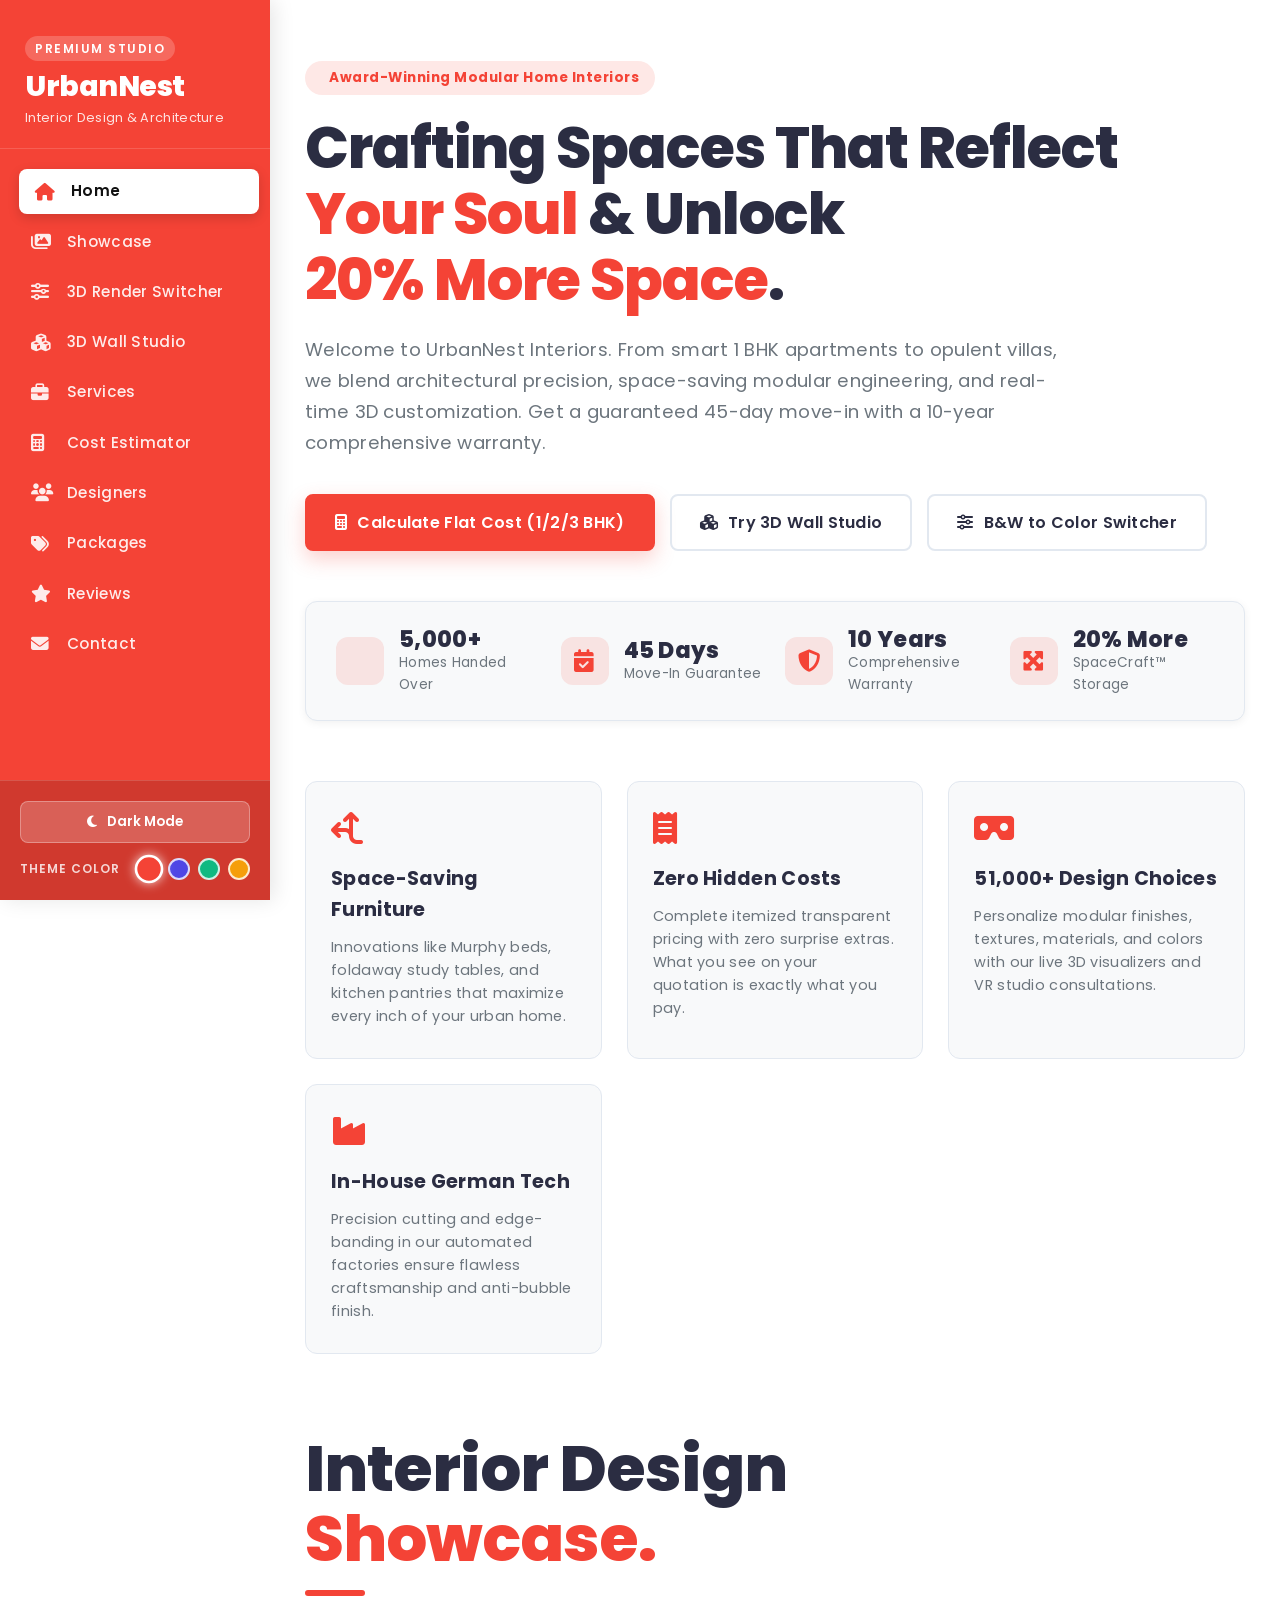
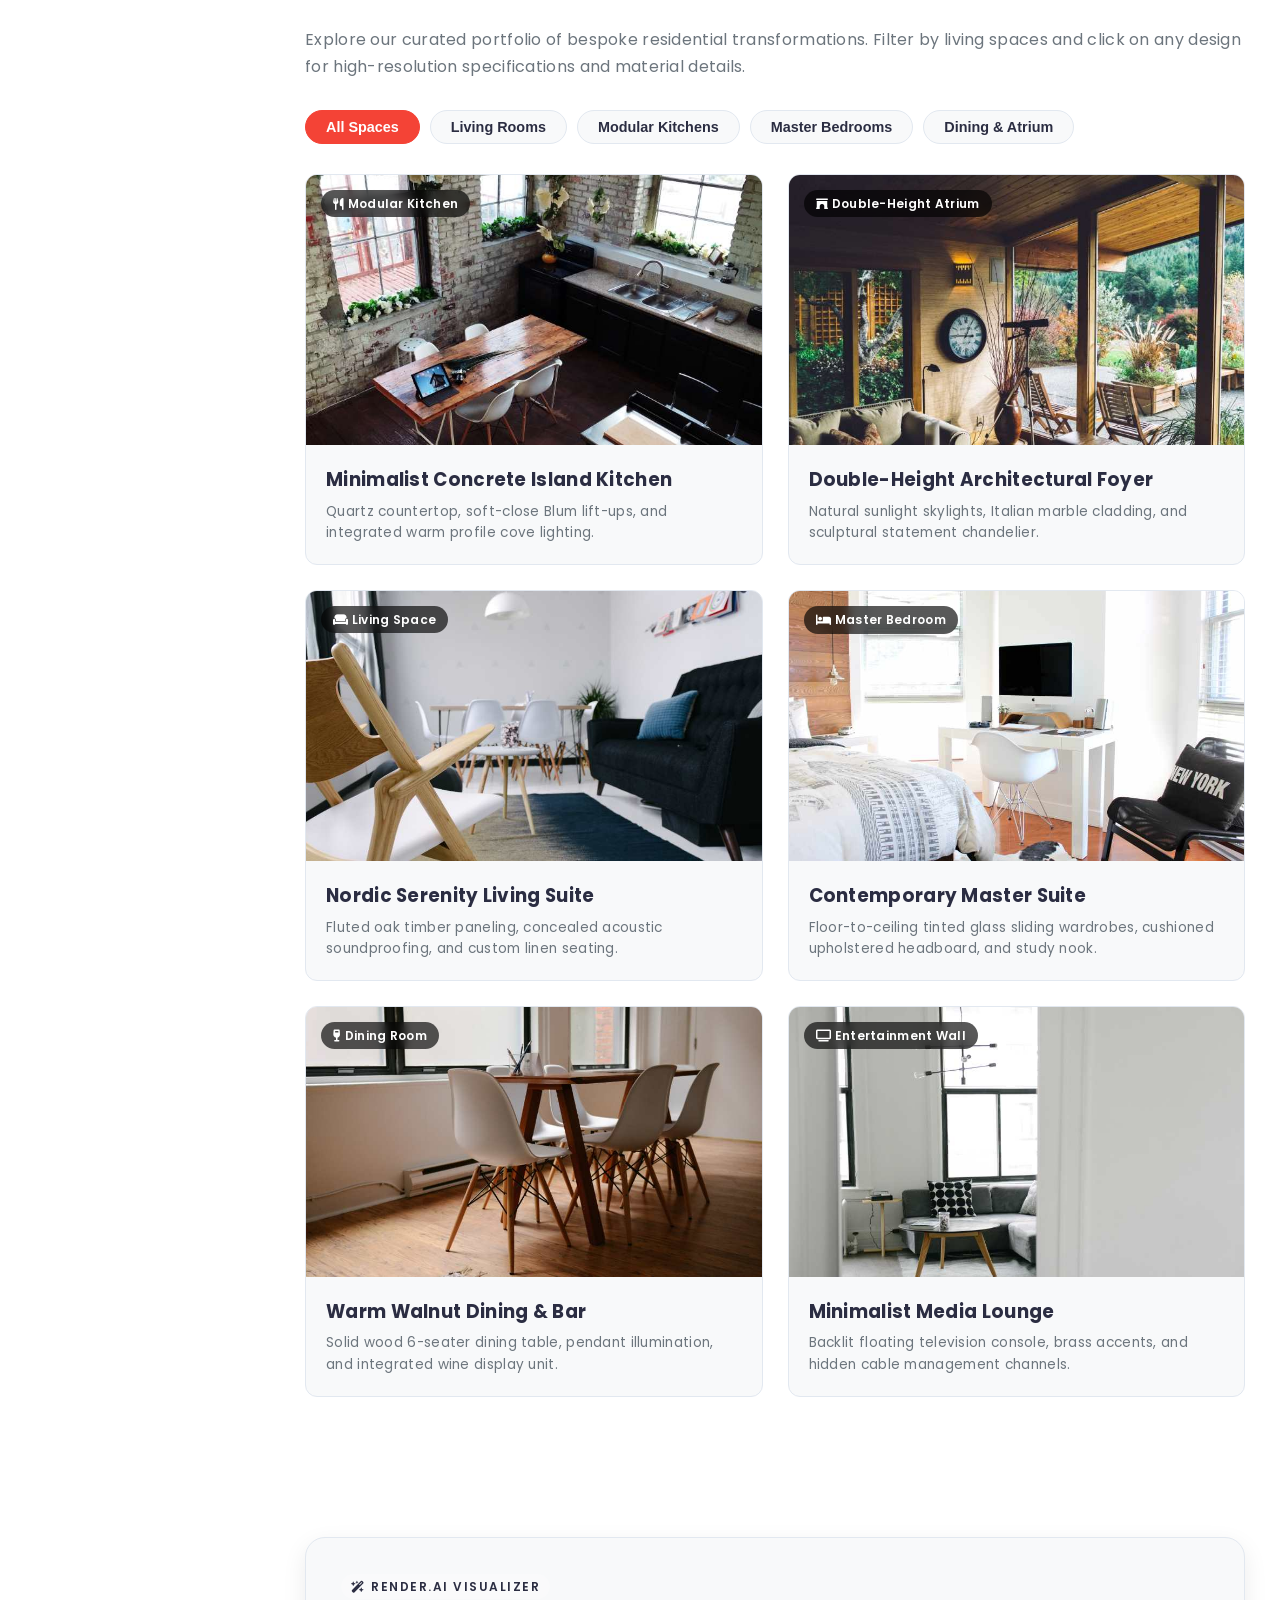
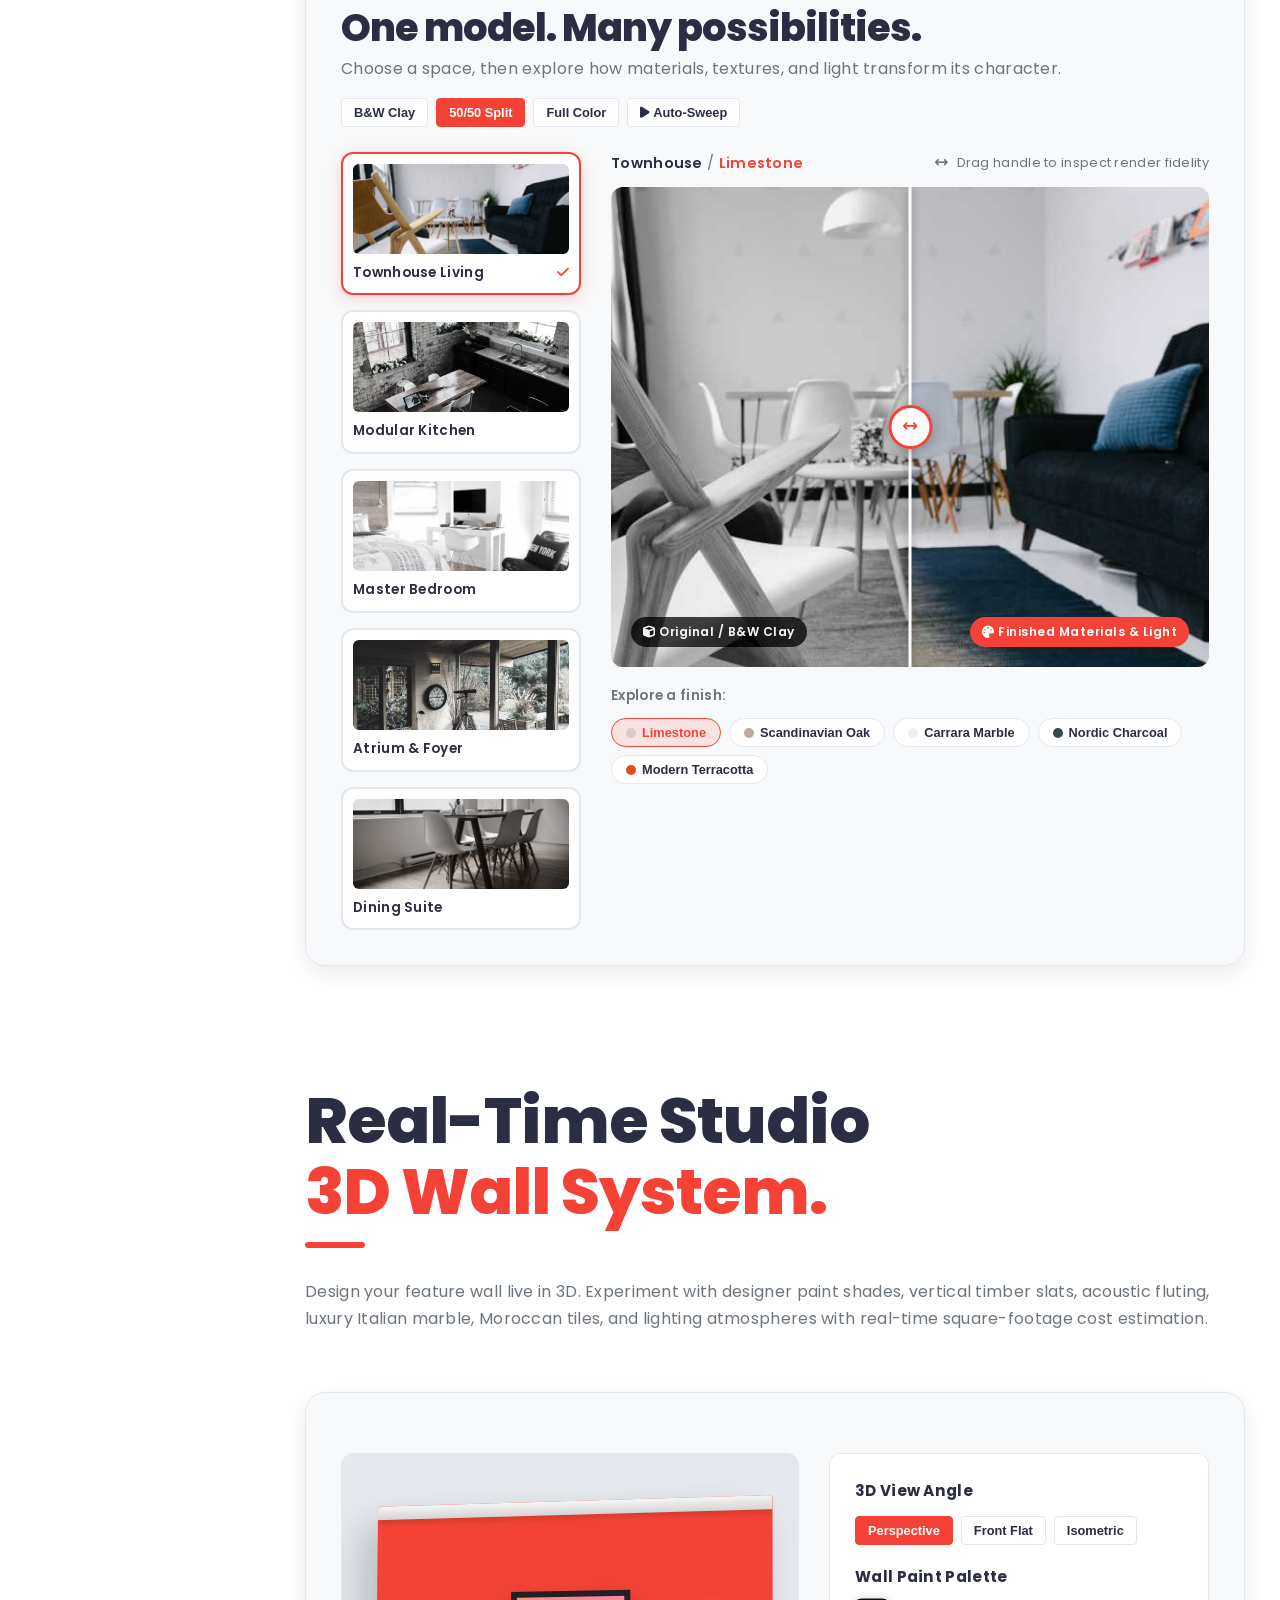
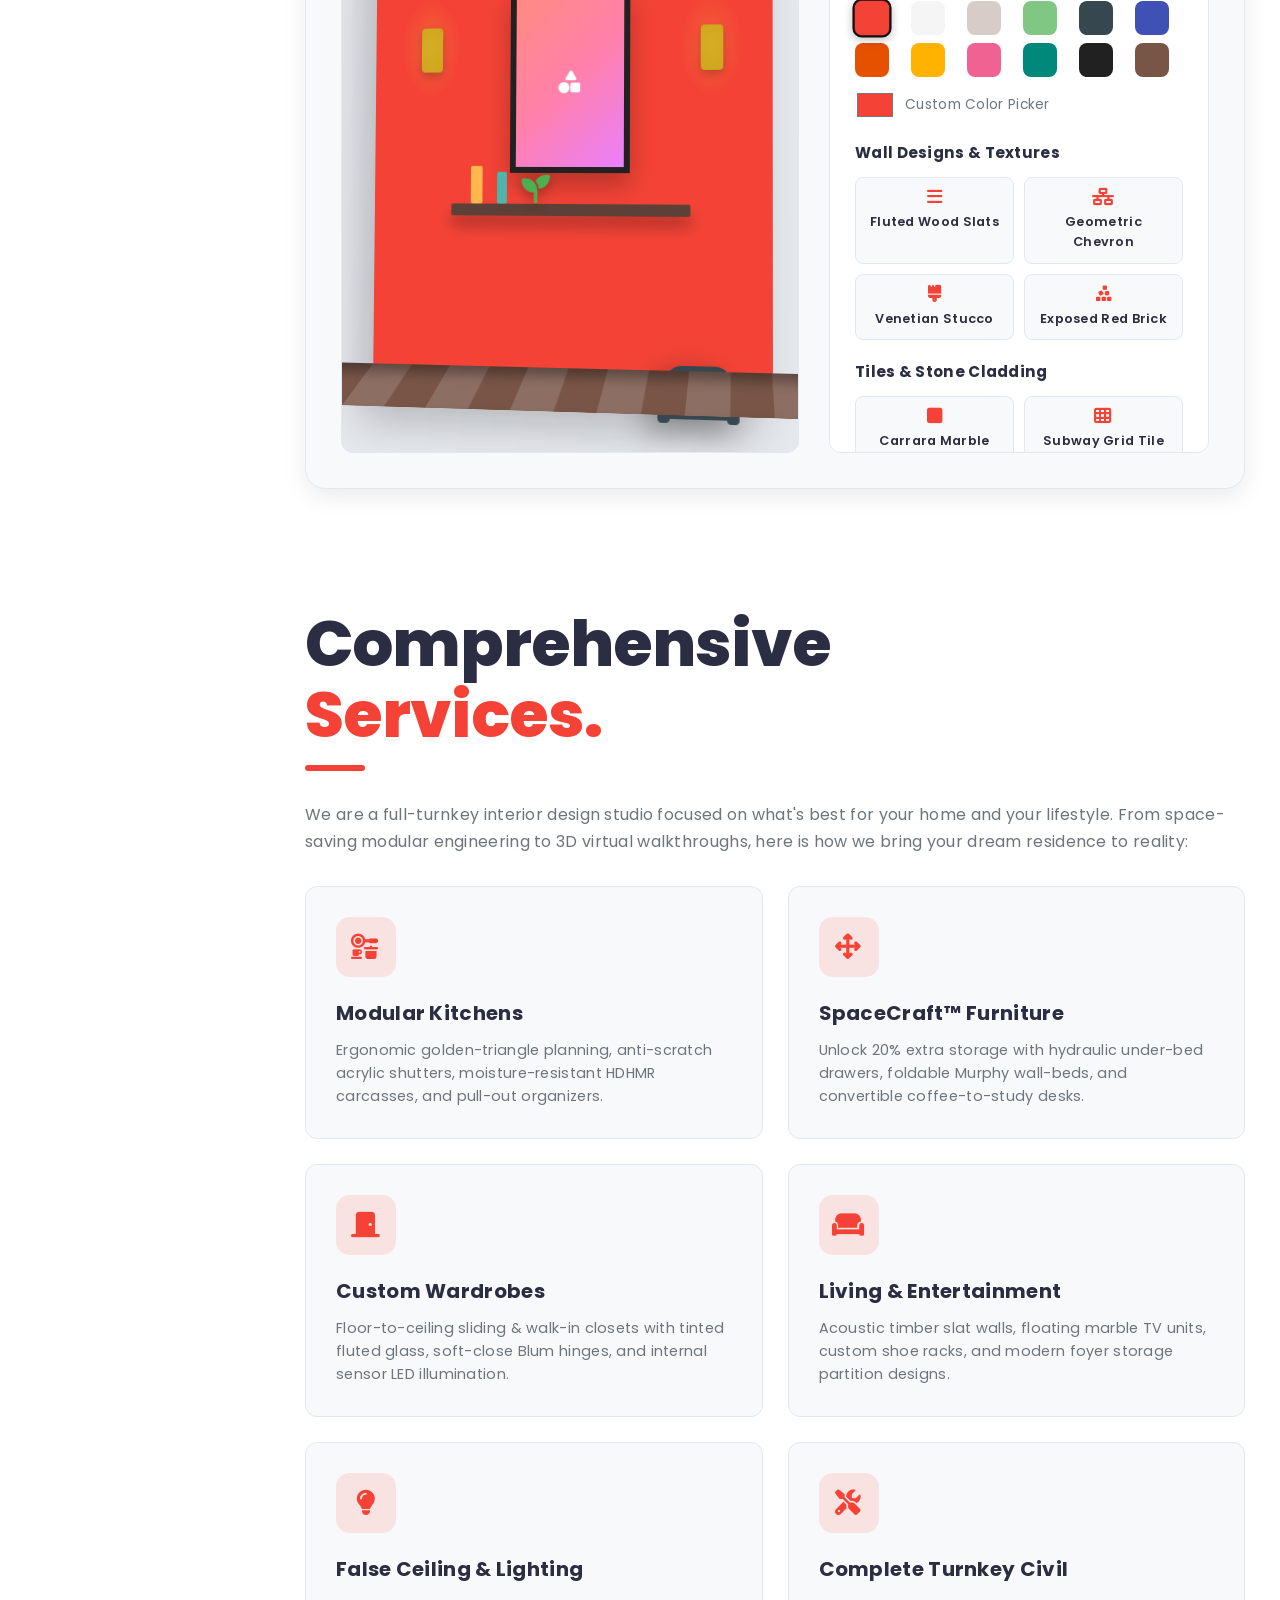
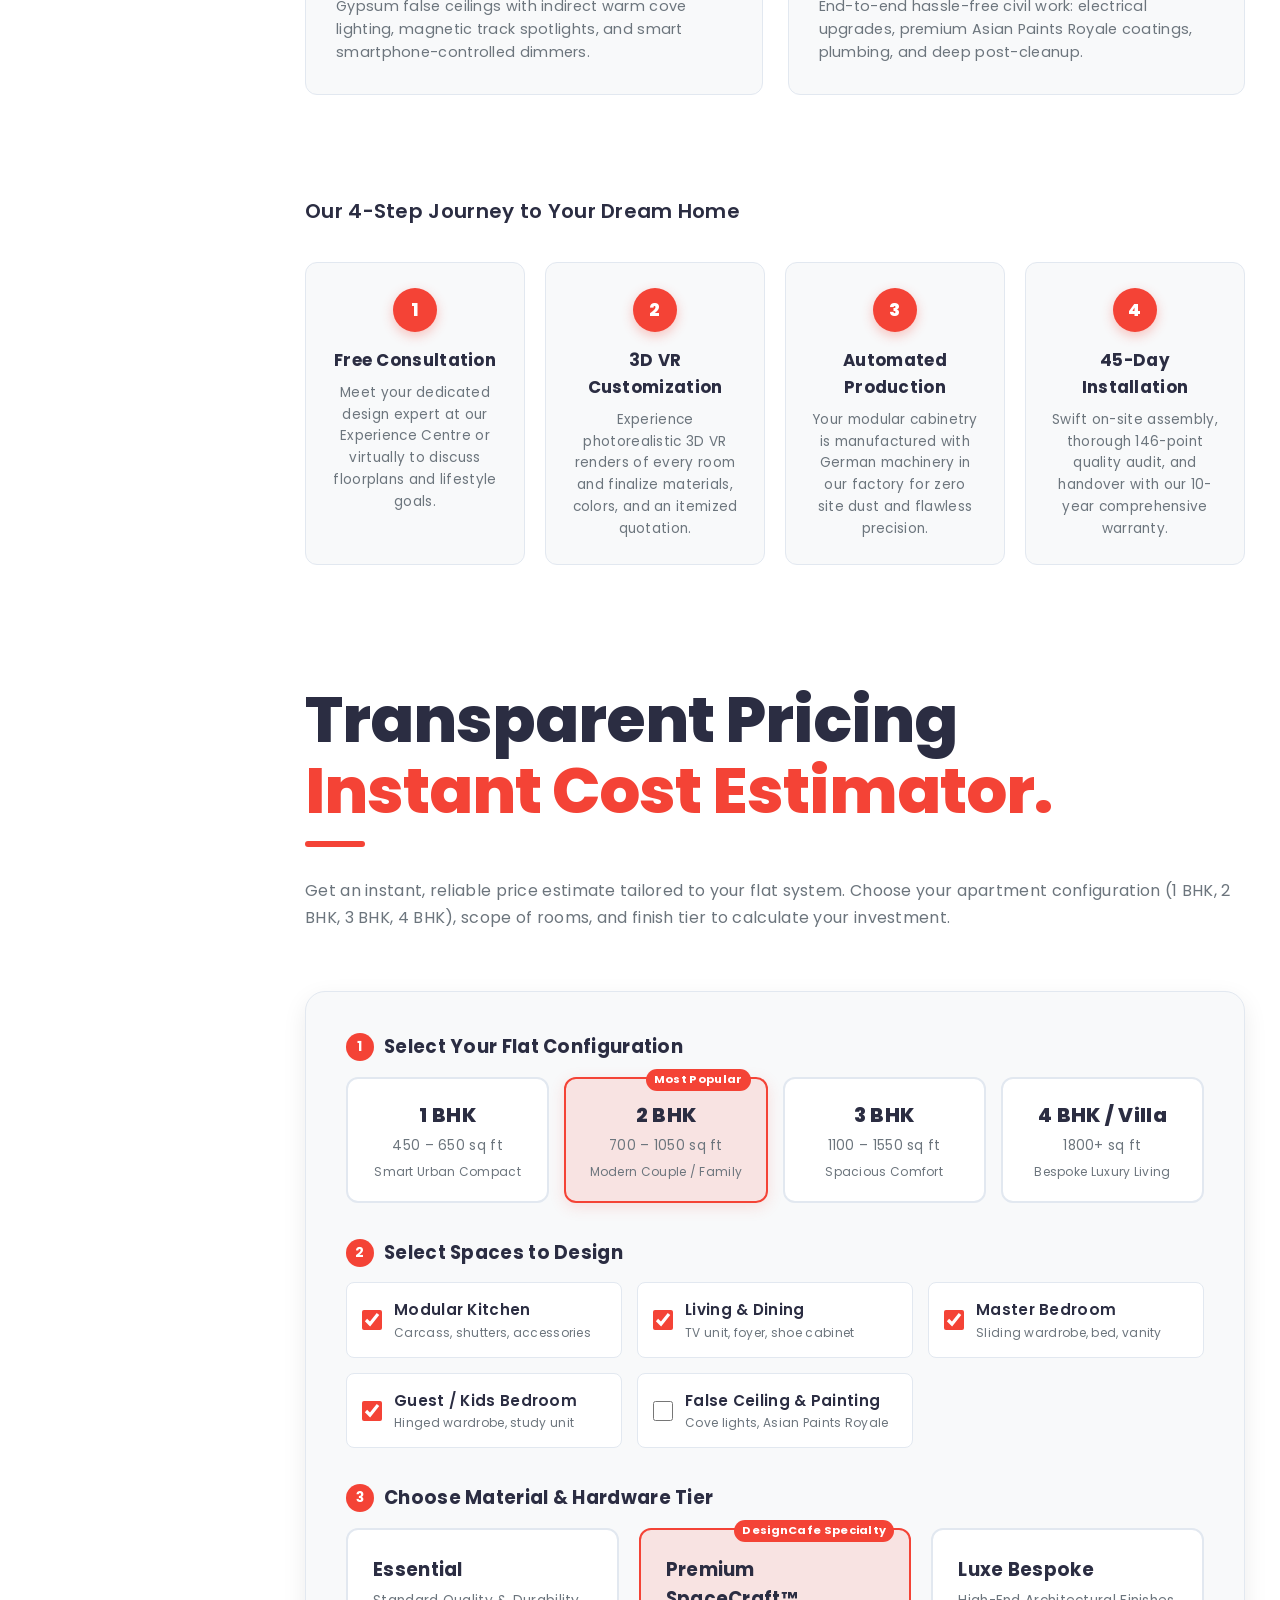
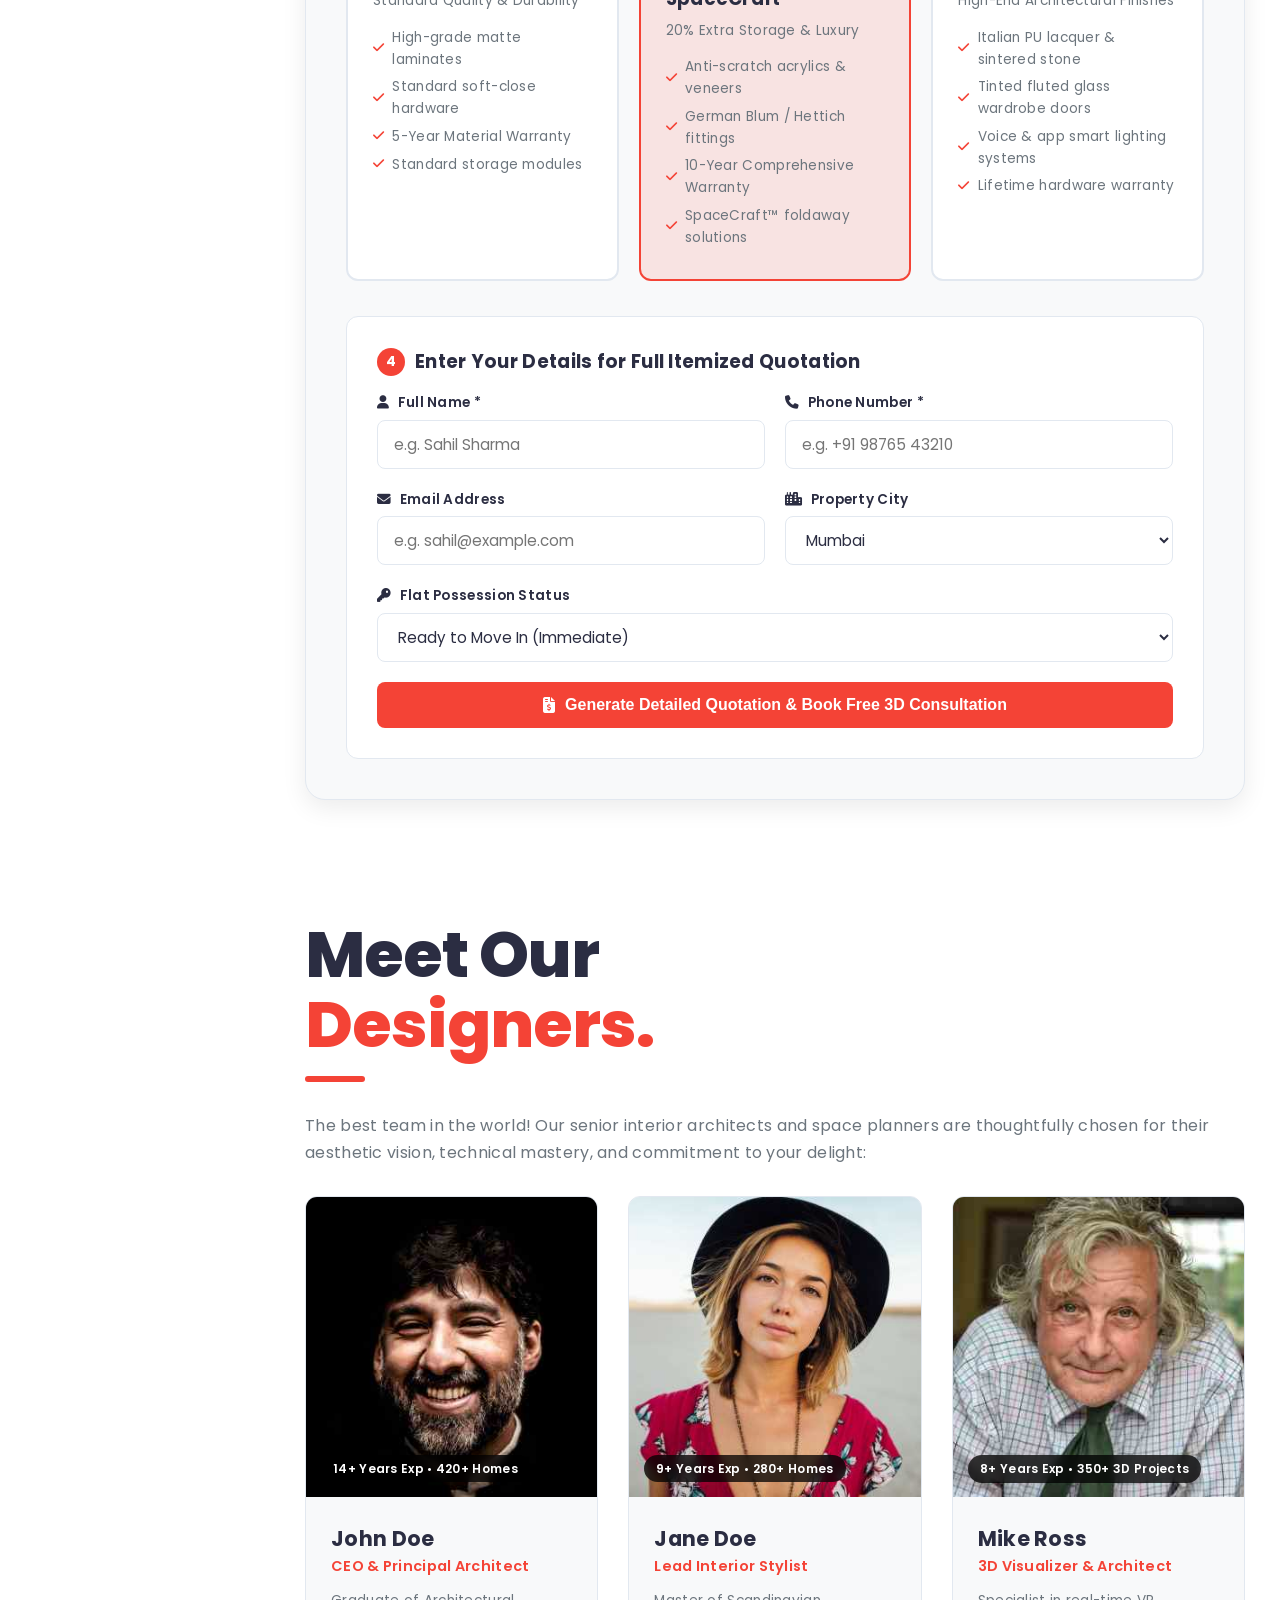
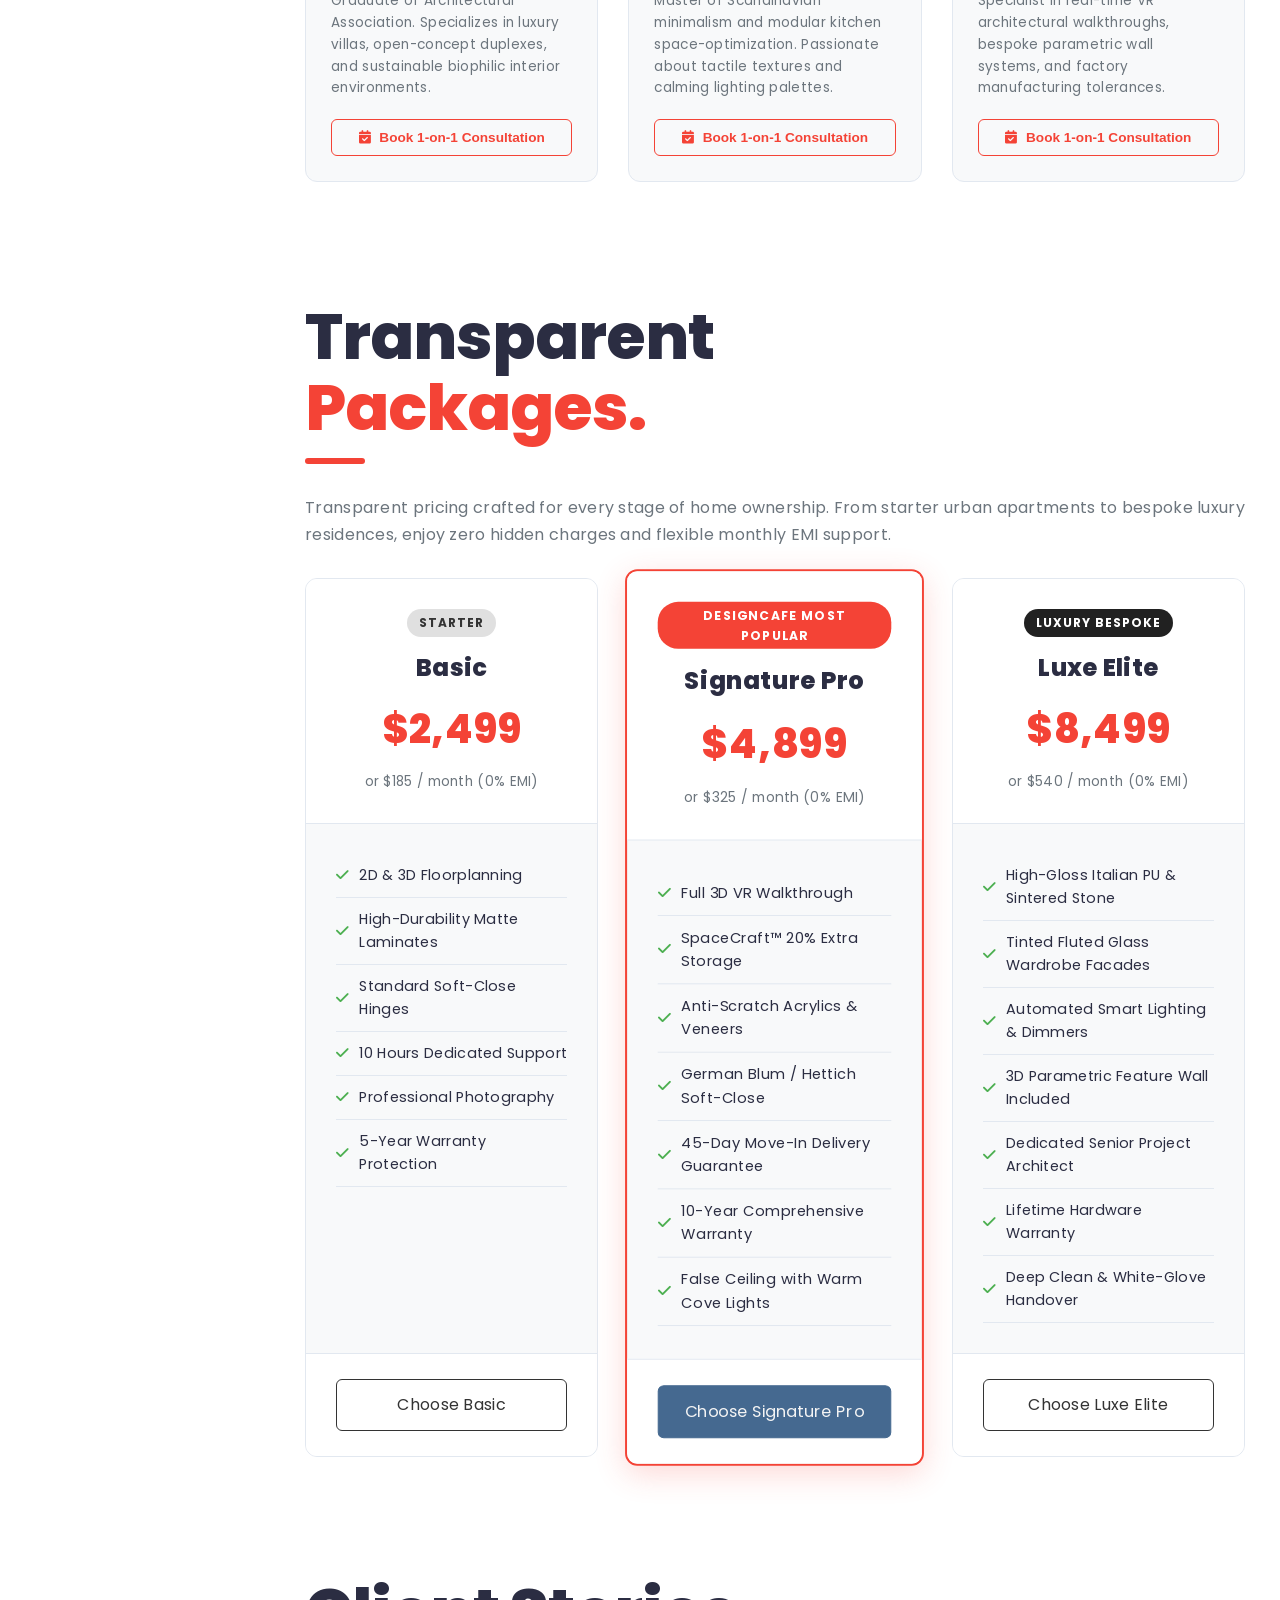
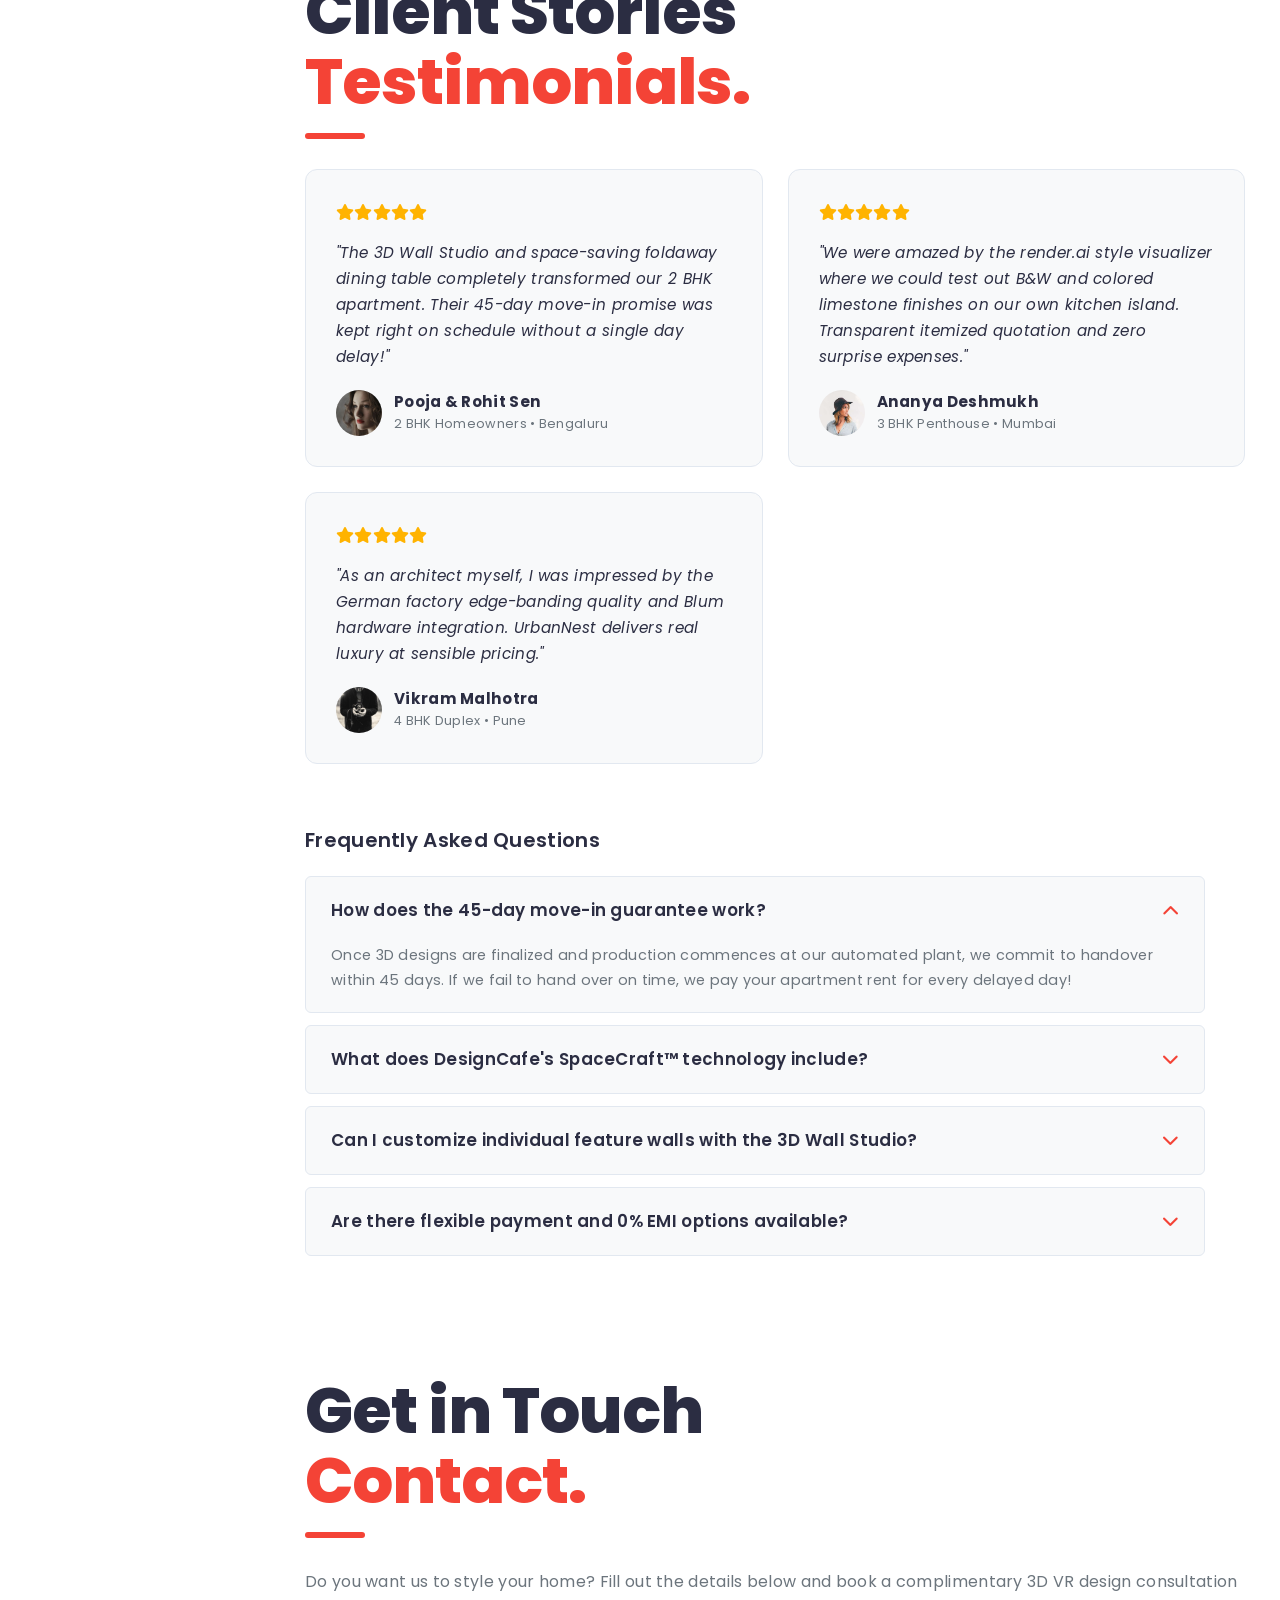
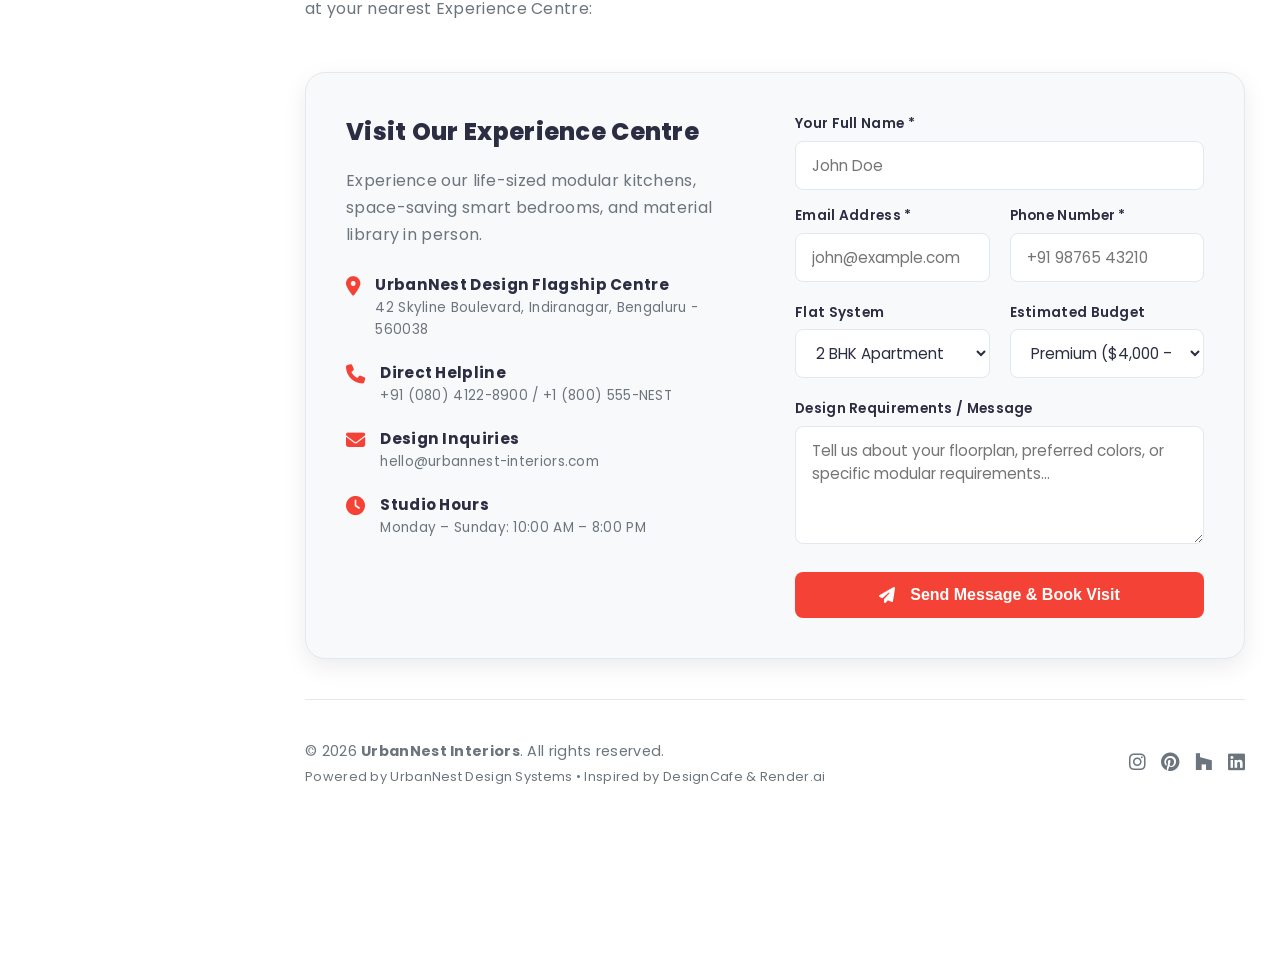
==== commit 0a3891b4: "all files" ====
--- a/interior.html
+++ b/interior.html
@@ -1191,6 +1191,6 @@
     </div>
 
     <!-- Interactive Script -->
-    <script src="./js/interior.js"></script>
+    <script type="module" src="./js/interior.js"></script>
 </body>
 </html>
